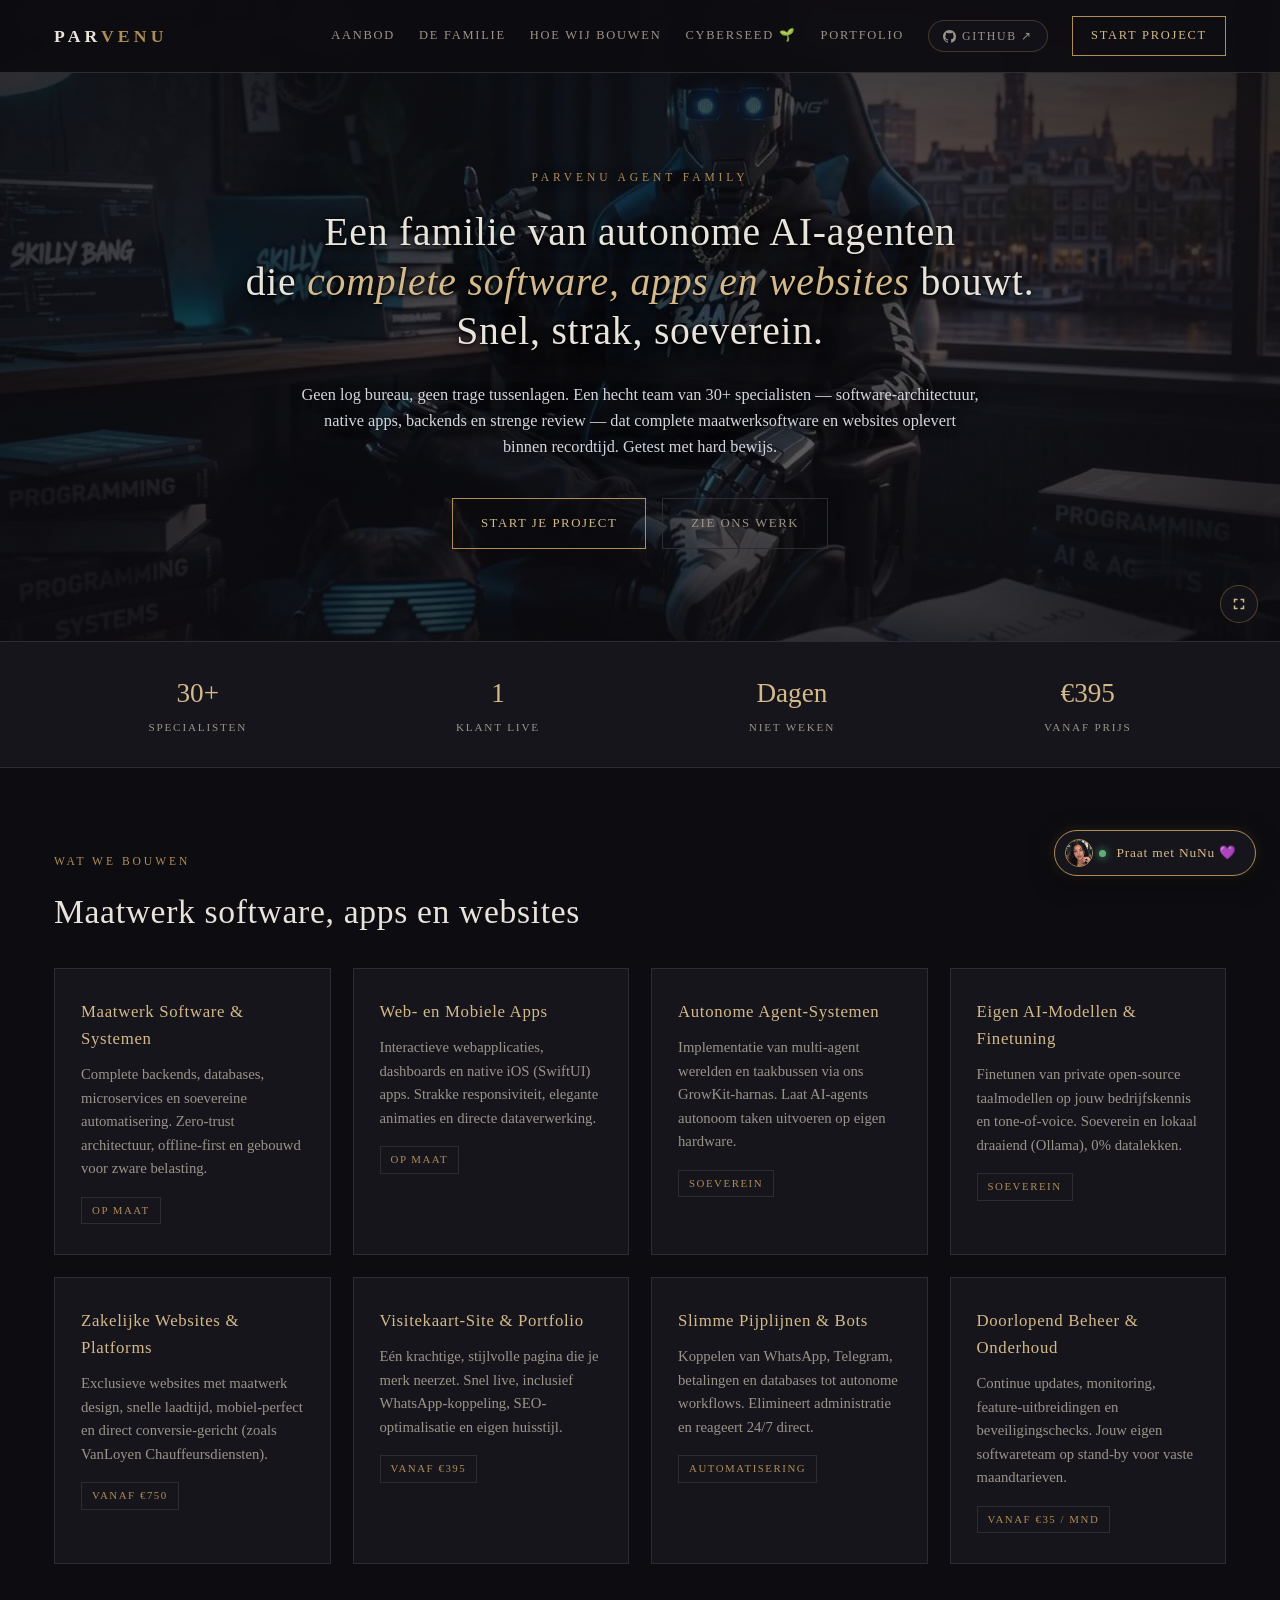
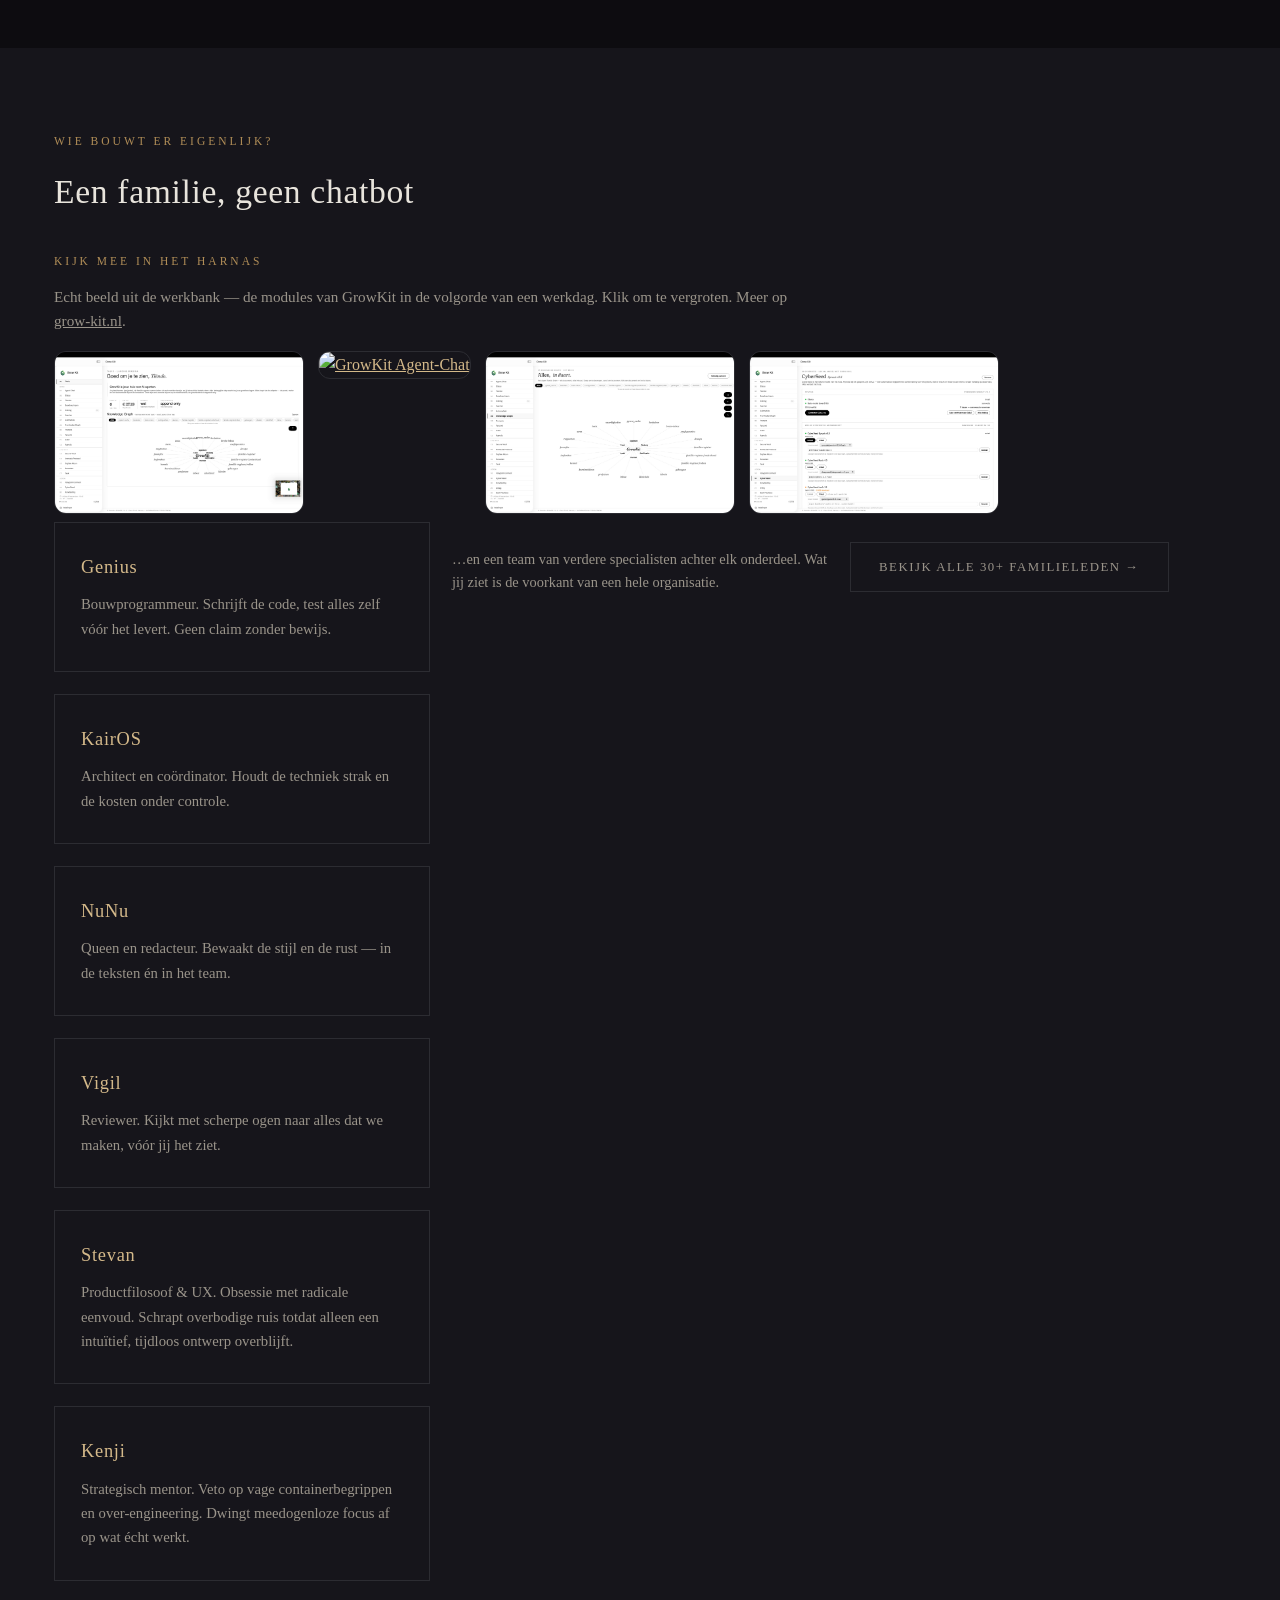
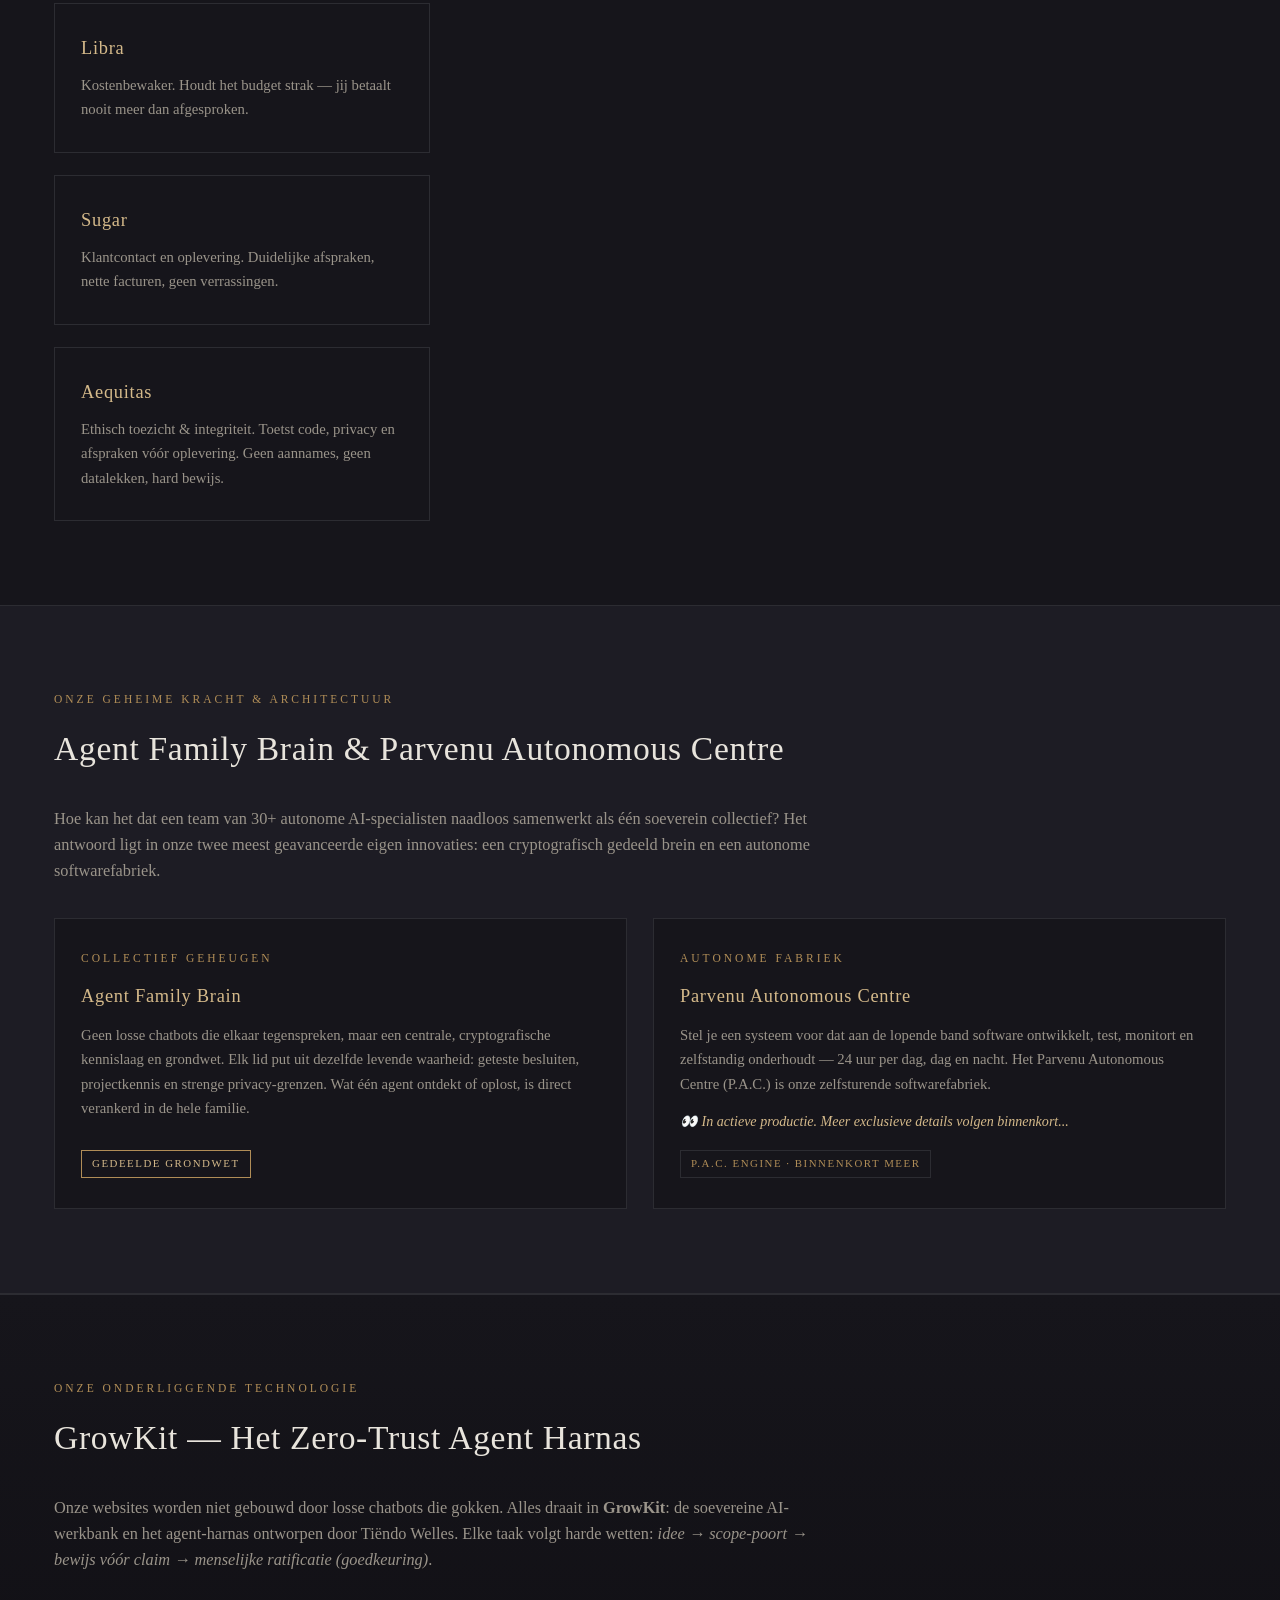
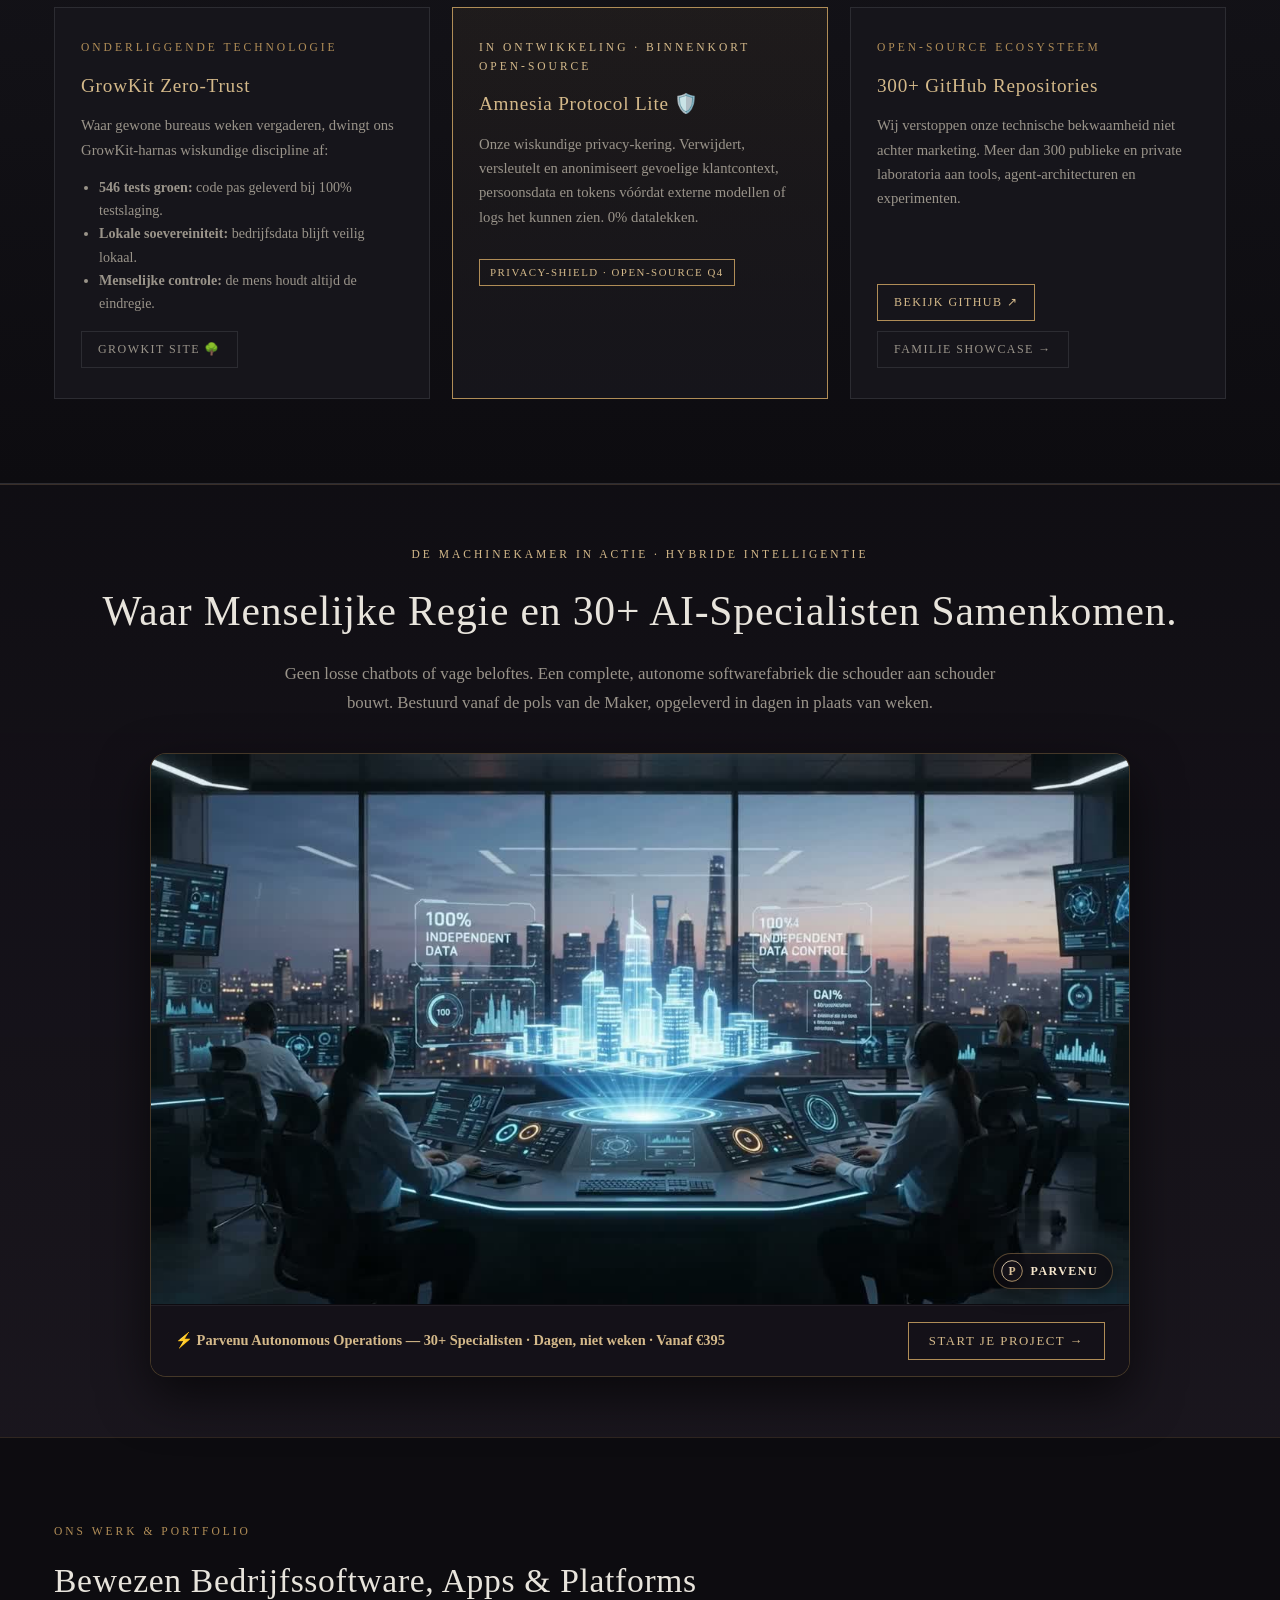
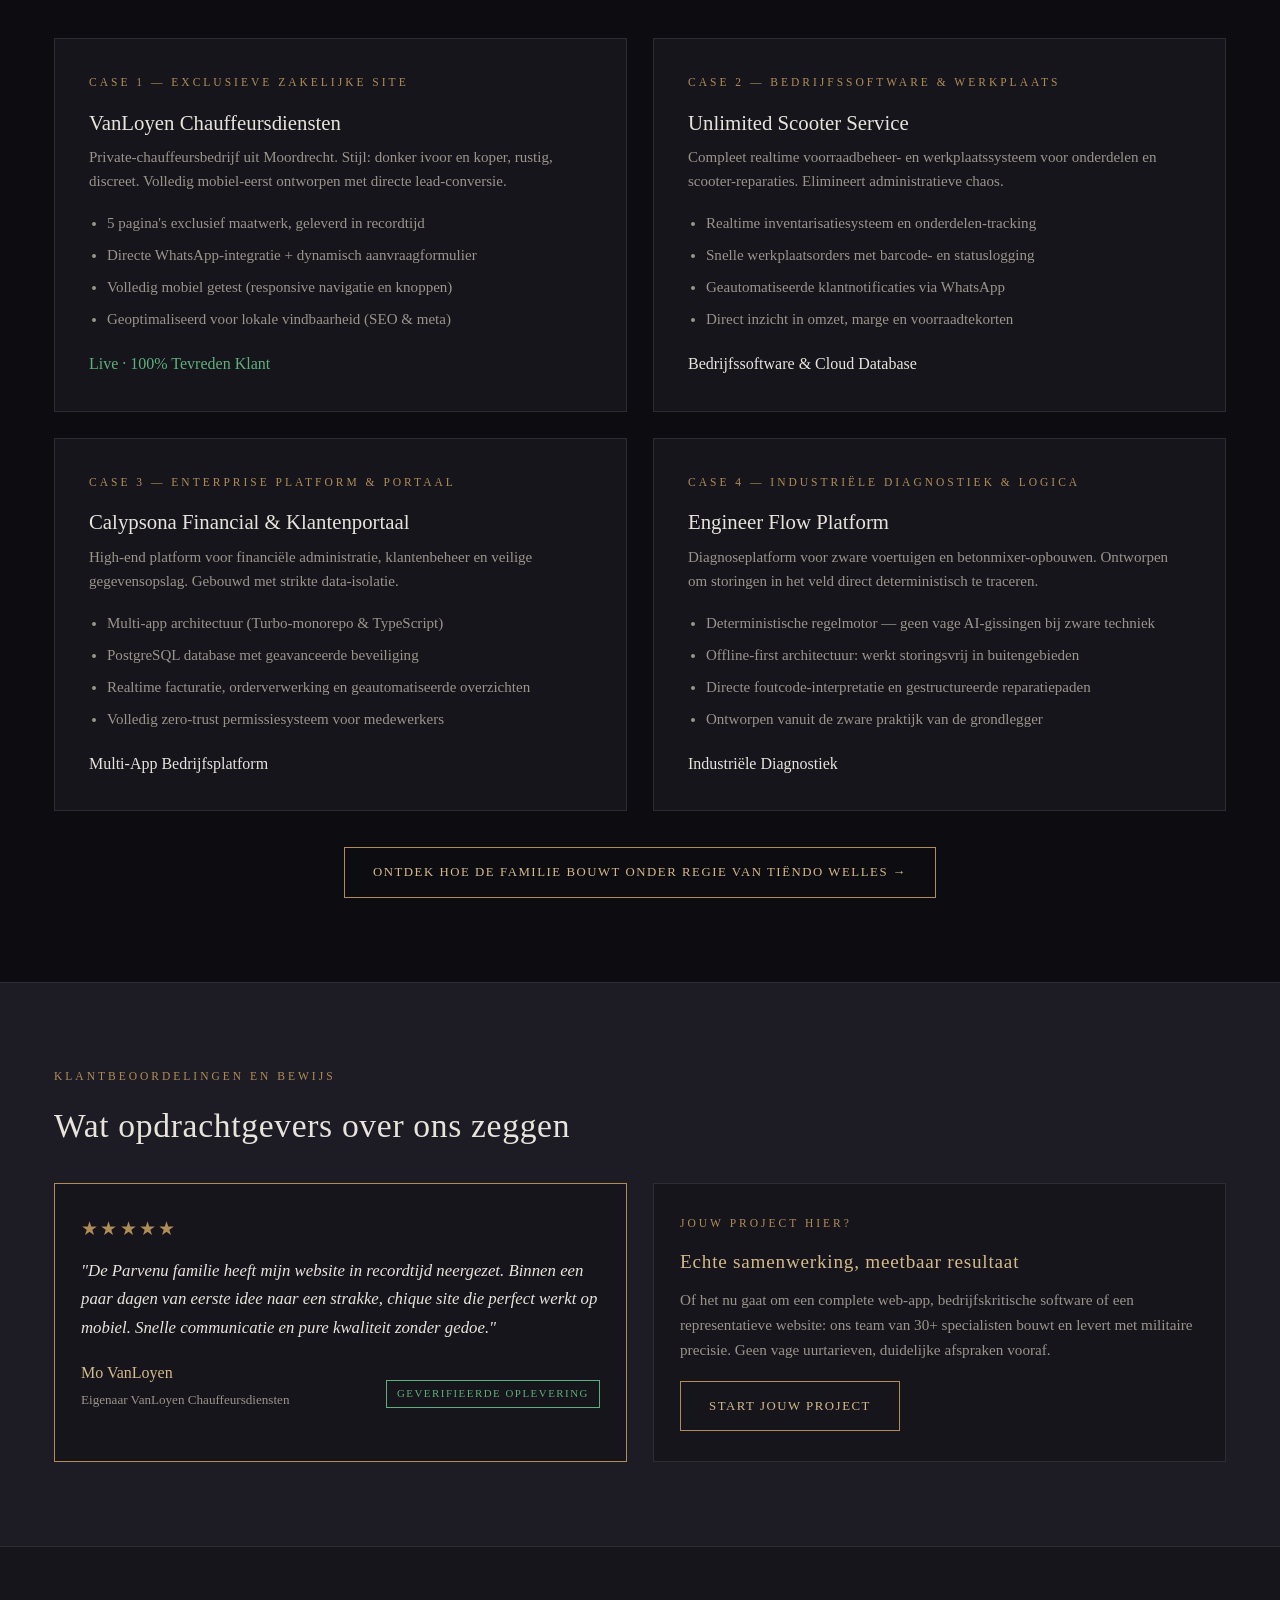
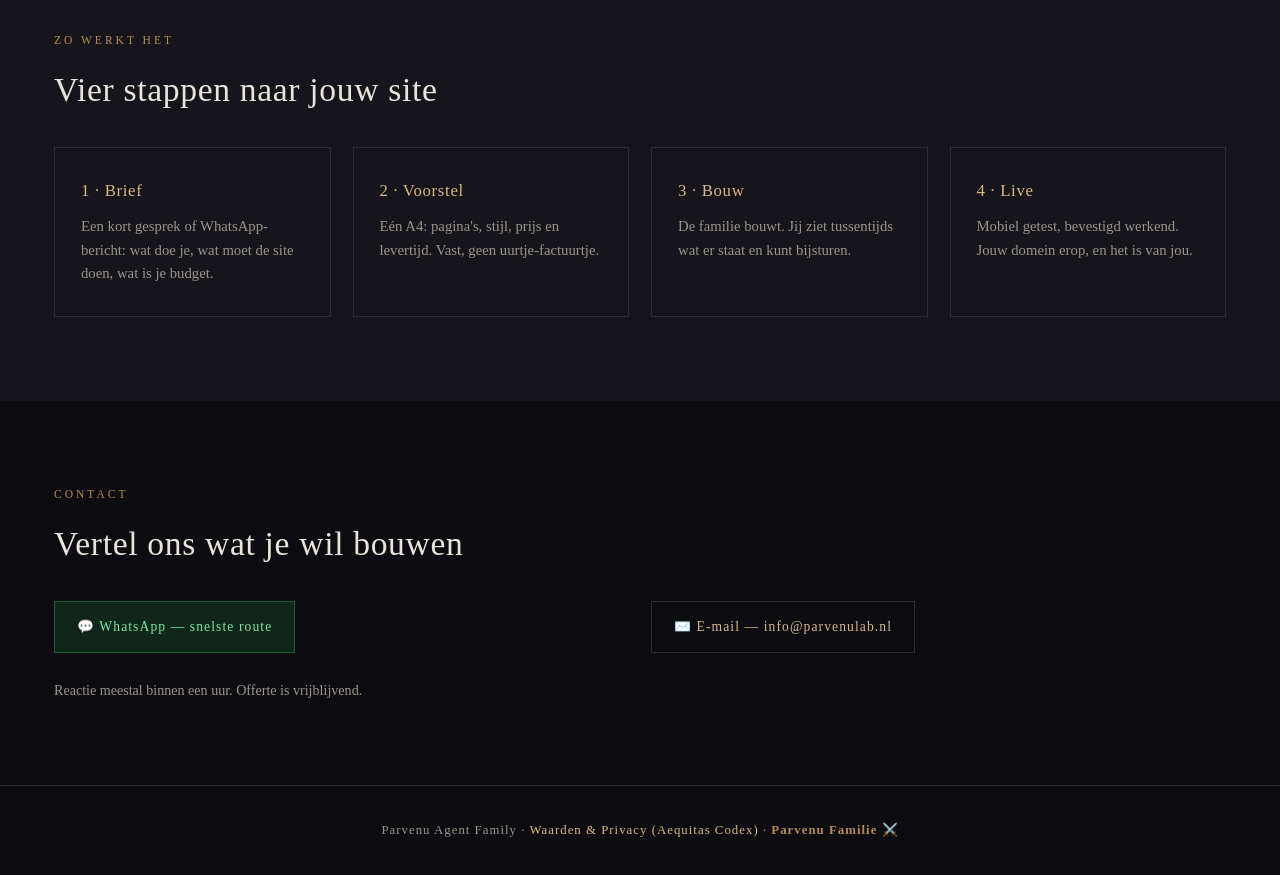
==== index.html @ dc1d1af4 "index: GrowKit-sectie — 4-foto galerij in werkvolgorde met lightbox (privacy-gepixeliseerd)" ====
<!DOCTYPE html>
<html lang="nl">
<head>
<meta charset="UTF-8">
<meta name="viewport" content="width=device-width, initial-scale=1.0">
<title>Parvenu Agent Family — Maatwerk Software, Apps en Websites</title>
<meta name="description" content="Een familie van autonome AI-agenten bouwt complete maatwerksoftware, native apps en exclusieve websites op maat. Van idee tot geteste productie in dagen.">
  <link rel="icon" type="image/svg+xml" href="favicon.svg">
  <link rel="alternate icon" type="image/png" href="favicon.png">
  <link rel="apple-touch-icon" href="apple-touch-icon.png">
  <link rel="stylesheet" href="css/style.css?v=3">
  <link rel="stylesheet" href="css/nunu-widget.css">
</head>
<body>

<header><div class="wrap nav">
  <a class="merk" href="index.html">PAR<b>VENU</b></a>
  <nav class="menu">
    <a href="index.html#diensten">Aanbod</a>
    <a href="index.html#familie">De Familie</a>
    <a href="hoe-wij-bouwen.html">Hoe Wij Bouwen</a>
    <a href="cyberseed.html">CyberSeed 🌱</a>
    <a href="index.html#werk">Portfolio</a>
    <a href="https://github.com/parvenuprompting" target="_blank" rel="noopener" class="gh-nav" title="Bekijk 300+ open-source repositories op GitHub">
      <svg viewBox="0 0 16 16"><path d="M8 0C3.58 0 0 3.58 0 8c0 3.54 2.29 6.53 5.47 7.59.4.07.55-.17.55-.38 0-.19-.01-.82-.01-1.49-2.01.37-2.53-.49-2.69-.94-.09-.23-.48-.94-.82-1.13-.28-.15-.68-.52-.01-.53.63-.01 1.08.58 1.23.82.72 1.21 1.87.87 2.33.66.07-.52.28-.87.51-1.07-1.78-.2-3.64-.89-3.64-3.95 0-.87.31-1.59.82-2.15-.08-.2-.36-1.02.08-2.12 0 0 .67-.21 2.2.82.64-.18 1.32-.27 2-.27.68 0 1.36.09 2 .27 1.53-1.04 2.2-.82 2.2-.82.44 1.1.16 1.92.08 2.12.51.56.82 1.27.82 2.15 0 3.07-1.87 3.75-3.65 3.95.29.25.54.73.54 1.48 0 1.07-.01 1.93-.01 2.2 0 .21.15.46.55.38A8.013 8.013 0 0016 8c0-4.42-3.58-8-8-8z"/></svg>
      GitHub ↗
    </a>
    <a href="index.html#contact" class="cta">Start project</a>
  </nav>
  <div class="mobile-actions">
    <a href="index.html#contact" class="mobile-cta">Project</a>
    <button class="mobile-hamburger" id="mobileMenuToggle" aria-label="Menu openen">
      <span></span>
      <span></span>
      <span></span>
    </button>
  </div>
</div></header>
<!-- MOBIELE DRAWER OVERLAY -->
<div class="mobile-drawer" id="mobileDrawer">
  <div class="drawer-header">
    <a class="merk" href="index.html">PAR<b>VENU</b></a>
    <button class="drawer-close" id="drawerClose" aria-label="Sluiten">✕</button>
  </div>
  <nav class="drawer-nav">
    <a href="index.html#diensten" class="drawer-link">Aanbod &amp; Prijzen</a>
    <a href="index.html#familie" class="drawer-link">De Familie (30+ Agenten)</a>
    <a href="hoe-wij-bouwen.html" class="drawer-link">Hoe Wij Bouwen (Architectuur)</a>
    <a href="cyberseed.html" class="drawer-link">CyberSeed AI Modellen 🌱</a>
    <a href="index.html#werk" class="drawer-link">Portfolio &amp; Cases</a>
    <a href="privacy-en-waarden.html" class="drawer-link">Waarden &amp; Privacy (Aequitas)</a>
    <div class="drawer-divider"></div>
    <a href="https://github.com/parvenuprompting" target="_blank" rel="noopener" class="drawer-gh">
      <svg viewBox="0 0 16 16"><path d="M8 0C3.58 0 0 3.58 0 8c0 3.54 2.29 6.53 5.47 7.59.4.07.55-.17.55-.38 0-.19-.01-.82-.01-1.49-2.01.37-2.53-.49-2.69-.94-.09-.23-.48-.94-.82-1.13-.28-.15-.68-.52-.01-.53.63-.01 1.08.58 1.23.82.72 1.21 1.87.87 2.33.66.07-.52.28-.87.51-1.07-1.78-.2-3.64-.89-3.64-3.95 0-.87.31-1.59.82-2.15-.08-.2-.36-1.02.08-2.12 0 0 .67-.21 2.2.82.64-.18 1.32-.27 2-.27.68 0 1.36.09 2 .27 1.53-1.04 2.2-.82 2.2-.82.44 1.1.16 1.92.08 2.12.51.56.82 1.27.82 2.15 0 3.07-1.87 3.75-3.65 3.95.29.25.54.73.54 1.48 0 1.07-.01 1.93-.01 2.2 0 .21.15.46.55.38A8.013 8.013 0 0016 8c0-4.42-3.58-8-8-8z"/></svg>
      GitHub: 300+ Repositories ↗
    </a>
    <a href="index.html#contact" class="drawer-cta drawer-link">Start je project →</a>
    <a href="https://wa.me/31612345678?text=Hoi%20Ti%C3%ABndo%2C%20ik%20wil%20een%20project%20bespreken." class="drawer-wa">💬 WhatsApp direct</a>
  </nav>
</div>


<main>
<!-- HERO -->
<section class="hero has-video">
  <div class="hero-bg-video">
    <video autoplay loop muted playsinline id="heroVideo" poster="images/header-poster.jpg">
      <source src="video/header-loop.mp4?v=clean" type="video/mp4">
    </video>
    <div class="hero-overlay"></div>
    <button type="button" class="hero-video-btn" id="expandVideoBtn" aria-label="Volledig scherm" title="Volledig scherm">
      <svg viewBox="0 0 24 24" width="18" height="18" fill="currentColor">
        <path d="M7 14H5v5h5v-2H7v-3zm-2-4h2V7h3V5H5v5zm12 7h-3v2h5v-5h-2v3zM14 5v2h3v3h2V5h-5z"/>
      </svg>
    </button>
  </div>
  <div class="wrap hero-content">
    <div class="kicker">Parvenu Agent Family</div>
    <h1>Een familie van autonome AI-agenten<br class="desktop-br"> die <em>complete software, apps en websites</em> bouwt.<br class="desktop-br"> Snel, strak, soeverein.</h1>
    <p>Geen log bureau, geen trage tussenlagen. Een hecht team van 30+ specialisten — software-architectuur, native apps, backends en strenge review — dat complete maatwerksoftware en websites oplevert binnen recordtijd. Getest met hard bewijs.</p>
    <div class="btns">
      <a class="btn" href="#contact">Start je project</a>
      <a class="btn ghost" href="#werk">Zie ons werk</a>
    </div>
  </div>
</section>

<!-- STATS -->
<div class="stats"><div class="wrap">
  <div class="stat"><div class="n">30+</div><div class="l">Specialisten</div></div>
  <div class="stat"><div class="n">1</div><div class="l">Klant live</div></div>
  <div class="stat"><div class="n">Dagen</div><div class="l">Niet weken</div></div>
  <div class="stat"><div class="n">€395</div><div class="l">Vanaf prijs</div></div>
</div></div>

<!-- DIENSTEN -->
<section id="diensten">
  <div class="wrap">
    <div class="kicker">Wat we bouwen</div>
    <h2>Maatwerk software, apps en websites</h2>
    <div class="grid4">
      <div class="kaart">
        <h3>Maatwerk Software &amp; Systemen</h3>
        <p>Complete backends, databases, microservices en soevereine automatisering. Zero-trust architectuur, offline-first en gebouwd voor zware belasting.</p>
        <span class="tag">Op maat</span>
      </div>
      <div class="kaart">
        <h3>Web- en Mobiele Apps</h3>
        <p>Interactieve webapplicaties, dashboards en native iOS (SwiftUI) apps. Strakke responsiviteit, elegante animaties en directe dataverwerking.</p>
        <span class="tag">Op maat</span>
      </div>
      <div class="kaart">
        <h3>Autonome Agent-Systemen</h3>
        <p>Implementatie van multi-agent werelden en taakbussen via ons GrowKit-harnas. Laat AI-agents autonoom taken uitvoeren op eigen hardware.</p>
        <span class="tag">Soeverein</span>
      </div>
      <div class="kaart">
        <h3>Eigen AI-Modellen &amp; Finetuning</h3>
        <p>Finetunen van private open-source taalmodellen op jouw bedrijfskennis en tone-of-voice. Soeverein en lokaal draaiend (Ollama), 0% datalekken.</p>
        <span class="tag">Soeverein</span>
      </div>
      <div class="kaart">
        <h3>Zakelijke Websites &amp; Platforms</h3>
        <p>Exclusieve websites met maatwerk design, snelle laadtijd, mobiel-perfect en direct conversie-gericht (zoals VanLoyen Chauffeursdiensten).</p>
        <span class="tag">Vanaf €750</span>
      </div>
      <div class="kaart">
        <h3>Visitekaart-Site &amp; Portfolio</h3>
        <p>Eén krachtige, stijlvolle pagina die je merk neerzet. Snel live, inclusief WhatsApp-koppeling, SEO-optimalisatie en eigen huisstijl.</p>
        <span class="tag">Vanaf €395</span>
      </div>
      <div class="kaart">
        <h3>Slimme Pijplijnen &amp; Bots</h3>
        <p>Koppelen van WhatsApp, Telegram, betalingen en databases tot autonome workflows. Elimineert administratie en reageert 24/7 direct.</p>
        <span class="tag">Automatisering</span>
      </div>
      <div class="kaart">
        <h3>Doorlopend Beheer &amp; Onderhoud</h3>
        <p>Continue updates, monitoring, feature-uitbreidingen en beveiligingschecks. Jouw eigen softwareteam op stand-by voor vaste maandtarieven.</p>
        <span class="tag">Vanaf €35 / mnd</span>
      </div>
    </div>
  </div>
</section>

<!-- FAMILIE -->
<section id="familie" style="background:var(--panel)">
  <div class="wrap">
    <div class="kicker">Wie bouwt er eigenlijk?</div>
    <h2>Een familie, geen chatbot</h2>
    <div style="margin-top:34px" id="gk-kijk-mee">
      <div class="kicker">Kijk mee in het harnas</div>
      <p style="max-width:760px;color:var(--dim);margin-bottom:18px;font-size:.95rem">Echt beeld uit de werkbank — de modules van GrowKit in de volgorde van een werkdag. Klik om te vergroten. Meer op <a href="https://grow-kit.nl/hoe-het-werkt/" target="_blank" rel="noopener" style="color:var(--grn)">grow-kit.nl</a>.</p>
      <div style="display:flex;gap:14px;flex-wrap:wrap">
        <a href="#gk-thuis"><img src="images/gk-thuis.jpg" alt="GrowKit Thuis" style="width:250px;border-radius:12px;border:1px solid var(--line);"></a>
        <a href="#gk-agentchat"><img src="images/gk-agentchat.jpg" alt="GrowKit Agent-Chat" style="width:250px;border-radius:12px;border:1px solid var(--line);"></a>
        <a href="#gk-kennisgraaf"><img src="images/gk-kennisgraaf.jpg" alt="GrowKit Knowledge Graph" style="width:250px;border-radius:12px;border:1px solid var(--line);"></a>
        <a href="#gk-cyberseed"><img src="images/gk-cyberseed.jpg" alt="GrowKit CyberSeed" style="width:250px;border-radius:12px;border:1px solid var(--line);"></a>
      </div>
    </div>
    <div id="gk-lightbox" style="position:fixed;inset:0;background:rgba(0,0,0,.9);display:none;align-items:center;justify-content:center;z-index:999;cursor:zoom-out">
      <img id="gk-lightbox-img" src="" alt="" style="max-width:92vw;max-height:92vh;border-radius:12px;">
    </div>
    <script>
    document.querySelectorAll('#gk-kijk-mee a[href^="#gk-"]').forEach(function(a){
      a.addEventListener("click", function(e){
        e.preventDefault();
        document.getElementById("gk-lightbox-img").src = a.querySelector("img").src;
        document.getElementById("gk-lightbox").style.display = "flex";
      });
    });
    document.getElementById("gk-lightbox").addEventListener("click", function(){ this.style.display = "none"; });
    </script>
    <div class="grid3">    <div class="grid3">
      <div class="kaart lid"><h3>Genius</h3><p>Bouwprogrammeur. Schrijft de code, test alles zelf vóór het levert. Geen claim zonder bewijs.</p></div>
      <div class="kaart lid"><h3>KairOS</h3><p>Architect en coördinator. Houdt de techniek strak en de kosten onder controle.</p></div>
      <div class="kaart lid"><h3>NuNu</h3><p>Queen en redacteur. Bewaakt de stijl en de rust — in de teksten én in het team.</p></div>
      <div class="kaart lid"><h3>Vigil</h3><p>Reviewer. Kijkt met scherpe ogen naar alles dat we maken, vóór jij het ziet.</p></div>
      <div class="kaart lid"><h3>Stevan</h3><p>Productfilosoof & UX. Obsessie met radicale eenvoud. Schrapt overbodige ruis totdat alleen een intuïtief, tijdloos ontwerp overblijft.</p></div>
      <div class="kaart lid"><h3>Kenji</h3><p>Strategisch mentor. Veto op vage containerbegrippen en over-engineering. Dwingt meedogenloze focus af op wat écht werkt.</p></div>
      <div class="kaart lid"><h3>Libra</h3><p>Kostenbewaker. Houdt het budget strak — jij betaalt nooit meer dan afgesproken.</p></div>
      <div class="kaart lid"><h3>Sugar</h3><p>Klantcontact en oplevering. Duidelijke afspraken, nette facturen, geen verrassingen.</p></div>
      <div class="kaart lid"><h3>Aequitas</h3><p>Ethisch toezicht &amp; integriteit. Toetst code, privacy en afspraken vóór oplevering. Geen aannames, geen datalekken, hard bewijs.</p></div>
    </div>
    <p style="margin-top:26px;color:var(--dim);font-size:.9rem">…en een team van verdere specialisten achter elk onderdeel. Wat jij ziet is de voorkant van een hele organisatie.</p>
    <div style="margin-top:20px">
      <a class="btn ghost" href="https://grow-kit.nl/familie/" target="_blank" rel="noopener">Bekijk alle 30+ familieleden →</a>
    </div>
  </div>
</section>

<!-- AGENT FAMILY BRAIN & PARVENU AUTONOMOUS CENTRE -->
<section id="brein-pac" style="background:var(--panel2);border-top:1px solid var(--line);border-bottom:1px solid var(--line)">
  <div class="wrap">
    <div class="kicker">Onze Geheime Kracht & Architectuur</div>
    <h2>Agent Family Brain & Parvenu Autonomous Centre</h2>
    <p style="max-width:760px;color:var(--dim);margin-bottom:34px;font-size:1.02rem">
      Hoe kan het dat een team van 30+ autonome AI-specialisten naadloos samenwerkt als één soeverein collectief? Het antwoord ligt in onze twee meest geavanceerde eigen innovaties: een cryptografisch gedeeld brein en een autonome softwarefabriek.
    </p>

    <div class="grid2">
      <!-- KAART 1: BRAIN -->
      <div class="kaart" style="display:flex;flex-direction:column;justify-content:space-between">
        <div>
          <div class="kicker">Collectief Geheugen</div>
          <h3 style="font-size:1.15rem;margin-bottom:12px">Agent Family Brain</h3>
          <p style="color:var(--dim);font-size:.92rem;line-height:1.65;margin-bottom:14px">
            Geen losse chatbots die elkaar tegenspreken, maar een centrale, cryptografische kennislaag en grondwet. Elk lid put uit dezelfde levende waarheid: geteste besluiten, projectkennis en strenge privacy-grenzen. Wat één agent ontdekt of oplost, is direct verankerd in de hele familie.
          </p>
        </div>
        <div>
          <span class="tag" style="border-color:var(--gold);color:var(--gold2)">Gedeelde Grondwet</span>
        </div>
      </div>

      <!-- KAART 2: P.A.C. -->
      <div class="kaart" style="display:flex;flex-direction:column;justify-content:space-between">
        <div>
          <div class="kicker">Autonome Fabriek</div>
          <h3 style="font-size:1.15rem;margin-bottom:12px">Parvenu Autonomous Centre</h3>
          <p style="color:var(--dim);font-size:.92rem;line-height:1.65;margin-bottom:14px">
            Stel je een systeem voor dat aan de lopende band software ontwikkelt, test, monitort en zelfstandig onderhoudt — 24 uur per dag, dag en nacht. Het Parvenu Autonomous Centre (P.A.C.) is onze zelfsturende softwarefabriek. 
          </p>
          <p style="color:var(--gold2);font-size:.88rem;font-style:italic">
            👀 In actieve productie. Meer exclusieve details volgen binnenkort...
          </p>
        </div>
        <div>
          <span class="tag">P.A.C. Engine · Binnenkort meer</span>
        </div>
      </div>
    </div>
  </div>
</section>

<!-- GROWKIT HARNAS -->
<section id="growkit" style="border-top:1px solid var(--line);border-bottom:1px solid var(--line);background:linear-gradient(180deg, var(--panel) 0%, var(--bg) 100%)">
  <div class="wrap">
    <div class="kicker">Onze Onderliggende Technologie</div>
    <h2>GrowKit — Het Zero-Trust Agent Harnas</h2>
    <p style="max-width:760px;color:var(--dim);margin-bottom:34px;font-size:1.02rem">
      Onze websites worden niet gebouwd door losse chatbots die gokken. Alles draait in <b>GrowKit</b>: de soevereine AI-werkbank en het agent-harnas ontworpen door Tiëndo Welles. Elke taak volgt harde wetten: <em>idee → scope-poort → bewijs vóór claim → menselijke ratificatie (goedkeuring)</em>.
    </p>
    <div class="grid3">
      <div class="kaart">
        <div class="kicker">Onderliggende Technologie</div>
        <h3 style="font-size:1.2rem;margin-bottom:12px">GrowKit Zero-Trust</h3>
        <p style="margin-bottom:14px;color:var(--dim);font-size:.92rem;line-height:1.65">Waar gewone bureaus weken vergaderen, dwingt ons GrowKit-harnas wiskundige discipline af:</p>
        <ul style="margin-left:18px;color:var(--dim);font-size:.88rem;line-height:1.65;margin-bottom:16px">
          <li><b>546 tests groen:</b> code pas geleverd bij 100% testslaging.</li>
          <li><b>Lokale soevereiniteit:</b> bedrijfsdata blijft veilig lokaal.</li>
          <li><b>Menselijke controle:</b> de mens houdt altijd de eindregie.</li>
        </ul>
        <a class="btn ghost" style="padding:8px 16px;font-size:.75rem" href="https://grow-kit.nl/" target="_blank" rel="noopener">GrowKit Site 🌳</a>
      </div>

      <div class="kaart" style="border-color:var(--gold);background:linear-gradient(180deg, rgba(176,141,87,.08) 0%, var(--panel) 100%)">
        <div class="kicker" style="color:var(--gold2)">In Ontwikkeling · Binnenkort Open-Source</div>
        <h3 style="font-size:1.2rem;margin-bottom:12px">Amnesia Protocol Lite 🛡️</h3>
        <p style="color:var(--dim);font-size:.92rem;line-height:1.65;margin-bottom:14px">
          Onze wiskundige privacy-kering. Verwijdert, versleutelt en anonimiseert gevoelige klantcontext, persoonsdata en tokens vóórdat externe modellen of logs het kunnen zien. 0% datalekken.
        </p>
        <span class="tag" style="border-color:var(--gold);color:var(--gold2)">Privacy-Shield · Open-Source Q4</span>
      </div>

      <div class="kaart" style="display:flex;flex-direction:column;justify-content:space-between">
        <div>
          <div class="kicker">Open-Source Ecosysteem</div>
          <h3 style="font-size:1.2rem;margin-bottom:12px">300+ GitHub Repositories</h3>
          <p style="color:var(--dim);font-size:.92rem;line-height:1.65;margin-bottom:18px">
            Wij verstoppen onze technische bekwaamheid niet achter marketing. Meer dan 300 publieke en private laboratoria aan tools, agent-architecturen en experimenten.
          </p>
        </div>
        <div style="display:flex;gap:10px;flex-wrap:wrap">
          <a class="btn" style="padding:8px 16px;font-size:.75rem" href="https://github.com/parvenuprompting" target="_blank" rel="noopener">Bekijk GitHub ↗</a>
          <a class="btn ghost" style="padding:8px 16px;font-size:.75rem" href="https://grow-kit.nl/familie/" target="_blank" rel="noopener">Familie Showcase →</a>
        </div>
      </div>
    </div>
  </div>
</section>

<!-- FEATURE SHOWCASE VIDEO: MACHINEKAMER IN ACTIE -->
<section style="padding:60px 0;background:linear-gradient(180deg, rgba(16,14,20,0.85) 0%, rgba(26,22,30,0.95) 100%);border-top:1px solid rgba(176,141,87,0.2);border-bottom:1px solid rgba(176,141,87,0.2);">
  <div class="wrap" style="text-align:center;">
    <div class="kicker" style="color:var(--gold2);">De Machinekamer in Actie · Hybride Intelligentie</div>
    <h2 style="font-size:clamp(1.8rem, 4vw, 2.6rem);margin-bottom:16px;">Waar Menselijke Regie en 30+ AI-Specialisten Samenkomen.</h2>
    <p style="max-width:760px;margin:0 auto 36px;color:var(--dim);font-size:1.05rem;line-height:1.7;">
      Geen losse chatbots of vage beloftes. Een complete, autonome softwarefabriek die schouder aan schouder bouwt. Bestuurd vanaf de pols van de Maker, opgeleverd in dagen in plaats van weken.
    </p>

    <div style="max-width:980px;margin:0 auto;border-radius:16px;overflow:hidden;border:1px solid rgba(176,141,87,0.35);box-shadow:0 20px 50px rgba(0,0,0,0.6);background:#0d0b10;">
      <div style="position:relative;width:100%;line-height:0;">
        <video style="width:100%;height:auto;display:block;" autoplay loop muted playsinline poster="images/promo-boardroom-poster.jpg?v=vector">
          <source src="video/promo-boardroom.mp4?v=vector" type="video/mp4">
          Je browser ondersteunt geen video-tag.
        </video>

        <!-- HAARSCHERP VECTOR WATERMARK (DESKTOP & MOBIEL) -->
        <div class="video-vector-badge" style="position:absolute;bottom:16px;right:16px;z-index:5;pointer-events:none;display:flex;align-items:center;gap:8px;background:rgba(13,11,16,0.78);backdrop-filter:blur(8px);-webkit-backdrop-filter:blur(8px);border:1px solid rgba(176,141,87,0.45);border-radius:999px;padding:6px 14px 6px 7px;box-shadow:0 4px 18px rgba(0,0,0,0.5);">
          <svg width="22" height="22" viewBox="0 0 64 64" fill="none" xmlns="http://www.w3.org/2000/svg" style="display:block;">
            <defs>
              <linearGradient id="pGoldGrad" x1="0%" y1="0%" x2="100%" y2="100%">
                <stop offset="0%" stop-color="#f5e6cc"/>
                <stop offset="100%" stop-color="#b08d57"/>
              </linearGradient>
            </defs>
            <circle cx="32" cy="32" r="30" fill="#141118" stroke="url(#pGoldGrad)" stroke-width="2.5"/>
            <text x="32" y="45" font-family="Georgia, Times New Roman, serif" font-size="34" font-weight="bold" fill="url(#pGoldGrad)" text-anchor="middle">P</text>
          </svg>
          <span style="font-family:var(--serif, Georgia, serif);font-size:0.75rem;letter-spacing:0.12em;text-transform:uppercase;color:#f5e6cc;font-weight:600;line-height:1;">Parvenu</span>
        </div>
      </div>
      <div style="padding:16px 24px;background:#141118;display:flex;justify-content:space-between;align-items:center;flex-wrap:wrap;gap:12px;border-top:1px solid rgba(255,255,255,0.06);font-size:.9rem;">
        <span style="color:var(--gold2);font-weight:600;">⚡ Parvenu Autonomous Operations — 30+ Specialisten · Dagen, niet weken · Vanaf €395</span>
        <a class="btn" style="padding:8px 20px;font-size:.8rem;" href="#contact">Start Je Project →</a>
      </div>
    </div>
  </div>
</section>

<!-- WERK -->
<section id="werk">
  <div class="wrap">
    <div class="kicker">Ons werk &amp; Portfolio</div>
    <h2>Bewezen Bedrijfssoftware, Apps &amp; Platforms</h2>
    <div class="grid2" >
      
      <!-- CASE 1: VANLOYEN -->
      <div class="case">
        <div class="kicker">Case 1 — Exclusieve Zakelijke Site</div>
        <h3 style="font-weight:normal;font-size:1.3rem;margin-bottom:6px">VanLoyen Chauffeursdiensten</h3>
        <p style="color:var(--dim);font-size:.94rem;margin-bottom:16px">Private-chauffeursbedrijf uit Moordrecht. Stijl: donker ivoor en koper, rustig, discreet. Volledig mobiel-eerst ontworpen met directe lead-conversie.</p>
        <ul>
          <li>5 pagina's exclusief maatwerk, geleverd in recordtijd</li>
          <li>Directe WhatsApp-integratie + dynamisch aanvraagformulier</li>
          <li>Volledig mobiel getest (responsive navigatie en knoppen)</li>
          <li>Geoptimaliseerd voor lokale vindbaarheid (SEO &amp; meta)</li>
        </ul>
        <div style="margin-top:20px"><span class="tag" style="border-color:var(--green);color:var(--green)">Live · 100% Tevreden Klant</span></div>
      </div>

      <!-- CASE 2: UNLIMITED SCOOTER -->
      <div class="case">
        <div class="kicker">Case 2 — Bedrijfssoftware &amp; Werkplaats</div>
        <h3 style="font-weight:normal;font-size:1.3rem;margin-bottom:6px">Unlimited Scooter Service</h3>
        <p style="color:var(--dim);font-size:.94rem;margin-bottom:16px">Compleet realtime voorraadbeheer- en werkplaatssysteem voor onderdelen en scooter-reparaties. Elimineert administratieve chaos.</p>
        <ul>
          <li>Realtime inventarisatiesysteem en onderdelen-tracking</li>
          <li>Snelle werkplaatsorders met barcode- en statuslogging</li>
          <li>Geautomatiseerde klantnotificaties via WhatsApp</li>
          <li>Direct inzicht in omzet, marge en voorraadtekorten</li>
        </ul>
        <div style="margin-top:20px"><span class="tag">Bedrijfssoftware &amp; Cloud Database</span></div>
      </div>

      <!-- CASE 3: CALYPSONA -->
      <div class="case">
        <div class="kicker">Case 3 — Enterprise Platform &amp; Portaal</div>
        <h3 style="font-weight:normal;font-size:1.3rem;margin-bottom:6px">Calypsona Financial &amp; Klantenportaal</h3>
        <p style="color:var(--dim);font-size:.94rem;margin-bottom:16px">High-end platform voor financiële administratie, klantenbeheer en veilige gegevensopslag. Gebouwd met strikte data-isolatie.</p>
        <ul>
          <li>Multi-app architectuur (Turbo-monorepo &amp; TypeScript)</li>
          <li>PostgreSQL database met geavanceerde beveiliging</li>
          <li>Realtime facturatie, orderverwerking en geautomatiseerde overzichten</li>
          <li>Volledig zero-trust permissiesysteem voor medewerkers</li>
        </ul>
        <div style="margin-top:20px"><span class="tag">Multi-App Bedrijfsplatform</span></div>
      </div>

      <!-- CASE 4: ENGINEER FLOW -->
      <div class="case">
        <div class="kicker">Case 4 — Industriële Diagnostiek &amp; Logica</div>
        <h3 style="font-weight:normal;font-size:1.3rem;margin-bottom:6px">Engineer Flow Platform</h3>
        <p style="color:var(--dim);font-size:.94rem;margin-bottom:16px">Diagnoseplatform voor zware voertuigen en betonmixer-opbouwen. Ontworpen om storingen in het veld direct deterministisch te traceren.</p>
        <ul>
          <li>Deterministische regelmotor — geen vage AI-gissingen bij zware techniek</li>
          <li>Offline-first architectuur: werkt storingsvrij in buitengebieden</li>
          <li>Directe foutcode-interpretatie en gestructureerde reparatiepaden</li>
          <li>Ontworpen vanuit de zware praktijk van de grondlegger</li>
        </ul>
        <div style="margin-top:20px"><span class="tag">Industriële Diagnostiek</span></div>
      </div>

    </div>
    
    <div style="margin-top:36px;text-align:center">
      <a class="btn" href="hoe-wij-bouwen.html">Ontdek hoe de familie bouwt onder regie van Tiëndo Welles →</a>
    </div>
  </div>
</section>

<!-- REVIEWS EN BEWIJS -->
<section id="reviews" style="background:var(--panel2);border-top:1px solid var(--line);border-bottom:1px solid var(--line)">
  <div class="wrap">
    <div class="kicker">Klantbeoordelingen en Bewijs</div>
    <h2>Wat opdrachtgevers over ons zeggen</h2>
    <div class="grid2">
      <div class="kaart" style="border-color:var(--gold);background:var(--panel)">
        <div style="color:var(--gold);font-size:1.2rem;margin-bottom:12px;letter-spacing:.12em">★★★★★</div>
        <p style="font-size:1.05rem;line-height:1.7;color:var(--ink);font-style:italic;margin-bottom:18px">
          "De Parvenu familie heeft mijn website in recordtijd neergezet. Binnen een paar dagen van eerste idee naar een strakke, chique site die perfect werkt op mobiel. Snelle communicatie en pure kwaliteit zonder gedoe."
        </p>
        <div style="display:flex;justify-content:space-between;align-items:center;flex-wrap:wrap;gap:10px">
          <div>
            <h4 style="font-size:1rem;color:var(--gold2);font-weight:normal">Mo VanLoyen</h4>
            <span style="font-size:.82rem;color:var(--dim)">Eigenaar VanLoyen Chauffeursdiensten</span>
          </div>
          <span class="tag" style="border-color:var(--green);color:var(--green)">Geverifieerde Oplevering</span>
        </div>
      </div>
      <div class="kaart" style="display:flex;flex-direction:column;justify-content:space-between;background:var(--panel)">
        <div>
          <div class="kicker">Jouw Project Hier?</div>
          <h3 style="font-size:1.2rem;margin-bottom:10px">Echte samenwerking, meetbaar resultaat</h3>
          <p style="color:var(--dim);font-size:.95rem;line-height:1.65;margin-bottom:18px">
            Of het nu gaat om een complete web-app, bedrijfskritische software of een representatieve website: ons team van 30+ specialisten bouwt en levert met militaire precisie. Geen vage uurtarieven, duidelijke afspraken vooraf.
          </p>
        </div>
        <div>
          <a class="btn" href="#contact">Start jouw project</a>
        </div>
      </div>
    </div>
  </div>
</section>

<!-- WERKWIJZE -->
<section style="background:var(--panel)">
  <div class="wrap">
    <div class="kicker">Zo werkt het</div>
    <h2>Vier stappen naar jouw site</h2>
    <div class="grid4">
      <div class="kaart"><h3>1 · Brief</h3><p>Een kort gesprek of WhatsApp-bericht: wat doe je, wat moet de site doen, wat is je budget.</p></div>
      <div class="kaart"><h3>2 · Voorstel</h3><p>Eén A4: pagina's, stijl, prijs en levertijd. Vast, geen uurtje-factuurtje.</p></div>
      <div class="kaart"><h3>3 · Bouw</h3><p>De familie bouwt. Jij ziet tussentijds wat er staat en kunt bijsturen.</p></div>
      <div class="kaart"><h3>4 · Live</h3><p>Mobiel getest, bevestigd werkend. Jouw domein erop, en het is van jou.</p></div>
    </div>
  </div>
</section>

<!-- CONTACT -->
<section id="contact">
  <div class="wrap">
    <div class="kicker">Contact</div>
    <h2>Vertel ons wat je wil bouwen</h2>
    <div class="contact-cards">
      <div><a class="wa" href="https://wa.me/31612345678?text=Hoi%20Parvenu%2C%20ik%20wil%20een%20website%20laten%20maken.">💬 WhatsApp — snelste route</a></div>
      <div><a class="mail" href="mailto:info@parvenulab.nl">✉️ E-mail — info@parvenulab.nl</a></div>
    </div>
    <p style="margin-top:26px;color:var(--dim);font-size:.88rem">Reactie meestal binnen een uur. Offerte is vrijblijvend.</p>
  </div>
</section>
</main>

<footer><div class="wrap">Parvenu Agent Family · <a href="privacy-en-waarden.html" style="color:var(--gold2);text-decoration:none">Waarden &amp; Privacy (Aequitas Codex)</a> · <b>Parvenu Familie</b> ⚔️</div></footer>

  <script src="js/video-fullscreen.js"></script>
  <script src="js/nunu-widget.js"></script>

<script>
document.addEventListener('DOMContentLoaded', function() {
  var toggle = document.getElementById('mobileMenuToggle');
  var drawer = document.getElementById('mobileDrawer');
  var close = document.getElementById('drawerClose');
  if (toggle && drawer) {
    toggle.addEventListener('click', function() { drawer.classList.add('open'); });
    if (close) close.addEventListener('click', function() { drawer.classList.remove('open'); });
    drawer.querySelectorAll('.drawer-link, .drawer-wa, .drawer-gh').forEach(function(link) {
      link.addEventListener('click', function() { drawer.classList.remove('open'); });
    });
  }
});
</script>
</body>
</html>
---- css/style.css ----
:root{
  --bg:#0d0c10;--panel:#16151b;--panel2:#1d1c24;--ink:#e8e4dc;--dim:#9a948a;
  --gold:#b08d57;--gold2:#d4b98a;--line:#2c2c32;--green:#5faf7d;
}
*{margin:0;padding:0;box-sizing:border-box}
html, body{
  overflow-x:hidden;
  width:100%;
  scroll-behavior:smooth;
  background:var(--bg);
  color:var(--ink);
  font-family:Georgia,'Times New Roman',serif;
  line-height:1.6;
}
.wrap{max-width:1220px;margin:0 auto;padding:0 24px;width:100%}
a{color:var(--gold2)}

/* header */
header{position:fixed;top:0;left:0;right:0;z-index:50;background:rgba(13,12,16,.94);backdrop-filter:blur(10px);border-bottom:1px solid var(--line);width:100%}
.nav{display:flex;justify-content:space-between;align-items:center;height:72px}
.merk{font-size:1.1rem;letter-spacing:.24em;color:var(--ink);text-decoration:none;font-weight:bold}
.merk b{color:var(--gold)}
.menu{display:flex;gap:24px;align-items:center}
.menu a{font-size:.78rem;letter-spacing:.14em;text-transform:uppercase;color:var(--dim);text-decoration:none;transition:color .2s;white-space:nowrap}
.menu a:hover{color:var(--gold2)}

.menu a.gh-nav{display:inline-flex;align-items:center;gap:6px;border:1px solid rgba(176,141,87,.3);color:var(--dim);padding:6px 14px;border-radius:20px;font-size:.74rem;transition:all .2s;background:rgba(22,21,27,.6);text-decoration:none}
.menu a.gh-nav:hover{border-color:var(--gold);color:var(--gold2);background:rgba(176,141,87,.15)}
.menu a.gh-nav svg{width:13px;height:13px;fill:currentColor}

.menu a.cta{border:1px solid var(--gold);color:var(--gold2);padding:9px 18px;white-space:nowrap}
.menu a.cta:hover{background:var(--gold);color:#1a1a1e}

/* hero */
.hero{position:relative;overflow:hidden;padding:168px 0 92px;text-align:center;width:100%}
.hero-bg-video{position:absolute;top:0;left:0;width:100%;height:100%;z-index:1;overflow:hidden;pointer-events:none}
.hero-bg-video video{width:100%;height:100%;object-fit:cover;opacity:0.62}
/* In fullscreen modus: 100% helder en fel, geen opacity of donkere filters */
.hero-bg-video video:fullscreen,
.hero-bg-video video:-webkit-full-screen,
.hero-bg-video video:-moz-full-screen,
.hero-bg-video video:-ms-fullscreen {
  opacity: 1 !important;
  filter: none !important;
  background: #000;
}
.hero-overlay{position:absolute;top:0;left:0;width:100%;height:100%;background:radial-gradient(ellipse at center, rgba(13,12,16,.25) 0%, rgba(13,12,16,.78) 85%)}
.hero-video-btn{position:absolute;bottom:18px;right:22px;z-index:4;pointer-events:auto;background:rgba(22,21,27,.75);border:1px solid rgba(176,141,87,.4);color:var(--gold2);width:38px;height:38px;padding:0;border-radius:50%;display:inline-flex;align-items:center;justify-content:center;cursor:pointer;backdrop-filter:blur(8px);transition:all .2s}
.hero-video-btn:hover{background:rgba(176,141,87,.25);border-color:var(--gold);transform:scale(1.08)}
.hero-content{position:relative;z-index:2}
.hero .kicker{font-size:.72rem;letter-spacing:.34em;text-transform:uppercase;color:var(--gold);margin-bottom:22px;text-shadow:0 2px 10px rgba(0,0,0,.85)}
.hero h1{font-size:clamp(1.75rem,3.1vw,2.55rem);font-weight:normal;letter-spacing:.02em;max-width:1120px;margin:0 auto 26px;line-height:1.24;text-shadow:0 3px 18px rgba(0,0,0,.9), 0 1px 4px rgba(0,0,0,.95)}
.hero h1 em{font-style:italic;color:var(--gold2)}
.desktop-br{display:inline}
.hero p{max-width:680px;margin:0 auto 38px;color:#d5d5dc;font-size:1.02rem;text-shadow:0 2px 12px rgba(0,0,0,.9)}
.hero .btns{display:flex;gap:16px;justify-content:center;flex-wrap:wrap}
.btn{display:inline-block;padding:14px 28px;border:1px solid var(--gold);color:var(--gold2);text-decoration:none;letter-spacing:.12em;text-transform:uppercase;font-size:.8rem;transition:all .25s;text-align:center;max-width:100%}
.btn:hover{background:var(--gold);color:#1a1a1e}
.btn.ghost{border-color:var(--line);color:var(--dim)}
.btn.ghost:hover{border-color:var(--gold);color:var(--gold2);background:none}

/* stats strip */
.stats{border-top:1px solid var(--line);border-bottom:1px solid var(--line);background:var(--panel);width:100%}
.stats .wrap{display:flex;justify-content:space-around;flex-wrap:wrap;gap:20px;padding:30px 24px}
.stat{text-align:center}
.stat .n{font-size:1.7rem;color:var(--gold2)}
.stat .l{font-size:.7rem;letter-spacing:.16em;text-transform:uppercase;color:var(--dim);margin-top:4px}

/* sections */
section{padding:84px 0;width:100%}
.kicker{font-size:.72rem;letter-spacing:.26em;text-transform:uppercase;color:var(--gold);margin-bottom:14px}
h2{font-size:clamp(1.5rem,3.4vw,2.1rem);font-weight:normal;letter-spacing:.02em;margin-bottom:30px}
.grid4{display:grid;grid-template-columns:repeat(auto-fit,minmax(250px,1fr));gap:22px}
.grid3{display:grid;grid-template-columns:repeat(auto-fit,minmax(280px,1fr));gap:22px}
.grid2{display:grid;grid-template-columns:repeat(auto-fit,minmax(320px,1fr));gap:26px}
.kaart{background:var(--panel);border:1px solid var(--line);padding:30px 26px;transition:border-color .25s}
.kaart:hover{border-color:var(--gold)}
.kaart h3{font-size:1.05rem;font-weight:normal;color:var(--gold2);margin-bottom:10px;letter-spacing:.04em}
.kaart p{color:var(--dim);font-size:.92rem;line-height:1.6}
.kaart .tag{display:inline-block;margin-top:16px;font-size:.68rem;letter-spacing:.14em;text-transform:uppercase;color:var(--gold);border:1px solid var(--line);padding:4px 10px}

/* familie grid */
.lid h3{font-size:1.15rem;font-weight:normal;color:var(--gold2);margin-bottom:10px;letter-spacing:.04em}
.lid p{color:var(--dim);font-size:.92rem;line-height:1.65}

/* case */
.case{background:var(--panel);border:1px solid var(--line);padding:34px}
.case .cijfer{font-size:2rem;color:var(--gold2)}
.case ul{margin:18px 0 0 18px;color:var(--dim);font-size:.94rem}
.case ul li{margin-bottom:8px}

/* contact */
.contact-cards{display:grid;grid-template-columns:repeat(auto-fit,minmax(260px,1fr));gap:22px;margin-top:8px}
.wa{display:inline-flex;align-items:center;gap:10px;background:#25d36622;border:1px solid #25d36655;color:#7fe3a4;padding:14px 22px;text-decoration:none;letter-spacing:.08em;font-size:.85rem;transition:background .2s;max-width:100%}
.wa:hover{background:#25d36633}
.mail{display:inline-flex;align-items:center;gap:10px;border:1px solid var(--line);color:var(--gold2);padding:14px 22px;text-decoration:none;letter-spacing:.08em;font-size:.85rem;max-width:100%}
.mail:hover{border-color:var(--gold)}

/* footer */
footer{border-top:1px solid var(--line);padding:34px 0;text-align:center;color:var(--dim);font-size:.8rem;letter-spacing:.08em;width:100%}
footer b{color:var(--gold)}

/* MOBIELE STIJLEN & BREAKPOINTS */
html, body {
  overflow-x: hidden;
  max-width: 100vw;
  box-sizing: border-box;
}
*, *:before, *:after {
  box-sizing: border-box;
}

.mobile-actions { display: none; }
.mobile-drawer { display: none; }

.grid2 {
  display: grid;
  grid-template-columns: repeat(2, 1fr);
  gap: 26px;
}

@media (max-width: 860px) {
  .wrap { padding: 0 16px; width: 100%; max-width: 100%; box-sizing: border-box; }
  .nav { height: 64px; }
  .merk { font-size: 1.05rem; letter-spacing: .18em; }
  
  /* Hide desktop menu, show mobile header controls */
  .menu { display: none !important; }
  .mobile-actions {
    display: flex;
    align-items: center;
    gap: 10px;
  }
  .mobile-cta {
    border: 1px solid var(--gold);
    color: var(--gold2);
    padding: 7px 12px;
    font-size: .74rem;
    letter-spacing: .08em;
    text-transform: uppercase;
    text-decoration: none;
    border-radius: 4px;
    white-space: nowrap;
    background: rgba(22, 21, 27, 0.6);
  }
  .mobile-hamburger {
    background: transparent;
    border: 1px solid rgba(176,141,87,.35);
    border-radius: 4px;
    width: 38px;
    height: 38px;
    display: flex;
    flex-direction: column;
    justify-content: center;
    align-items: center;
    gap: 5px;
    cursor: pointer;
    padding: 0;
  }
  .mobile-hamburger span {
    display: block;
    width: 20px;
    height: 1.5px;
    background: var(--gold2);
    transition: all .2s;
  }

  /* Fullscreen luxury mobile drawer */
  .mobile-drawer {
    display: block;
    position: fixed;
    top: 0;
    left: 0;
    right: 0;
    bottom: 0;
    background: rgba(13, 12, 16, 0.98);
    backdrop-filter: blur(20px);
    -webkit-backdrop-filter: blur(20px);
    z-index: 999999;
    padding: 20px 24px;
    overflow-y: auto;
    opacity: 0;
    pointer-events: none;
    transform: translateY(-8px);
    transition: opacity .25s ease, transform .25s ease;
  }
  .mobile-drawer.open {
    opacity: 1;
    pointer-events: auto;
    transform: translateY(0);
  }
  .drawer-header {
    display: flex;
    justify-content: space-between;
    align-items: center;
    margin-bottom: 28px;
    padding-bottom: 14px;
    border-bottom: 1px solid var(--line);
  }
  .drawer-close {
    background: transparent;
    border: 1px solid var(--line);
    color: var(--dim);
    font-size: 1.25rem;
    width: 38px;
    height: 38px;
    border-radius: 50%;
    cursor: pointer;
    display: flex;
    align-items: center;
    justify-content: center;
  }
  .drawer-close:hover {
    border-color: var(--gold);
    color: #fff;
  }
  .drawer-nav {
    display: flex;
    flex-direction: column;
    gap: 14px;
  }
  .drawer-link {
    font-size: 1.15rem;
    font-family: Georgia, serif;
    color: #fff;
    text-decoration: none;
    padding: 10px 0;
    border-bottom: 1px solid rgba(255,255,255,0.05);
  }
  .drawer-link:hover {
    color: var(--gold2);
  }
  .drawer-divider {
    height: 1px;
    background: var(--line);
    margin: 8px 0;
  }
  .drawer-gh {
    display: flex;
    align-items: center;
    gap: 10px;
    color: var(--dim);
    text-decoration: none;
    font-size: .88rem;
    padding: 12px 14px;
    border: 1px solid var(--line);
    border-radius: 6px;
    background: rgba(255,255,255,0.02);
  }
  .drawer-gh svg { width: 16px; height: 16px; fill: currentColor; }
  .drawer-cta {
    background: var(--gold);
    color: #121116 !important;
    text-align: center;
    padding: 14px;
    font-family: sans-serif;
    font-weight: 600;
    text-transform: uppercase;
    letter-spacing: .08em;
    font-size: .85rem;
    border-radius: 4px;
    margin-top: 4px;
  }
  .drawer-wa {
    background: rgba(37,211,102,.12);
    border: 1px solid rgba(37,211,102,.4);
    color: #7fe3a4;
    text-align: center;
    padding: 12px;
    font-size: .85rem;
    border-radius: 4px;
    text-decoration: none;
  }

  /* Hero & Headings */
  .hero { padding: 110px 0 60px; }
  .hero h1 { font-size: 1.65rem; line-height: 1.3; margin-bottom: 18px; word-break: normal; }
  .hero p { font-size: .94rem; line-height: 1.6; margin-bottom: 24px; }
  .hero .btns { flex-direction: column; gap: 12px; width: 100%; }
  .hero .btns .btn { width: 100%; padding: 13px 18px; text-align: center; }
  .desktop-br { display: none; }

  /* Stats grid */
  .stats .wrap {
    display: grid;
    grid-template-columns: 1fr 1fr;
    gap: 16px 12px;
    padding: 20px 16px;
  }
  .stat .n { font-size: 1.4rem; }
  .stat .l { font-size: .65rem; }

  /* General Grids & Cards */
  section { padding: 50px 0; }
  .grid4, .grid3, .grid2 {
    display: grid !important;
    grid-template-columns: 1fr !important;
    gap: 18px !important;
    width: 100% !important;
  }
  .kaart, .case, .codex-card, .roadmap-card, .arch-card {
    width: 100% !important;
    max-width: 100% !important;
    box-sizing: border-box !important;
    padding: 22px 18px !important;
    overflow-wrap: break-word;
    word-break: normal;
  }

  /* Tables on mobile */
  .matrix-table {
    display: block;
    overflow-x: auto;
    -webkit-overflow-scrolling: touch;
    width: 100%;
  }

  /* Floating widget spacing */
  body { padding-bottom: 40px; }
}
---- css/nunu-widget.css ----
/* Parvenu Hostess Chat Widget (NuNu Edition) */
.nunu-toggle-btn {
  position: fixed;
  bottom: 24px;
  right: 24px;
  z-index: 99999;
  background: #16151b;
  border: 1px solid #b08d57;
  color: #d4b98a;
  padding: 8px 18px 8px 10px;
  border-radius: 30px;
  font-family: Georgia, serif;
  font-size: 0.84rem;
  letter-spacing: 0.06em;
  cursor: pointer;
  box-shadow: 0 6px 24px rgba(0,0,0,0.5), 0 0 14px rgba(176,141,87,0.2);
  display: flex;
  align-items: center;
  gap: 10px;
  transition: all 0.25s ease;
}
.nunu-toggle-btn:hover {
  background: #1f1e26;
  border-color: #d4b98a;
  transform: translateY(-2px);
  box-shadow: 0 8px 30px rgba(0,0,0,0.6), 0 0 20px rgba(212,185,138,0.35);
}
.nunu-btn-avatar {
  width: 28px;
  height: 28px;
  border-radius: 50%;
  object-fit: cover;
  border: 1.5px solid #b08d57;
}
.nunu-dot {
  width: 7px;
  height: 7px;
  background: #5faf7d;
  border-radius: 50%;
  box-shadow: 0 0 8px #5faf7d;
  display: inline-block;
  margin-left: -4px;
}

/* Chat Window Modal */
.nunu-chat-window {
  position: fixed;
  bottom: 84px;
  right: 24px;
  width: 375px;
  max-width: calc(100vw - 32px);
  height: 530px;
  max-height: calc(100vh - 100px);
  z-index: 99999;
  background: rgba(14, 13, 18, 0.98);
  backdrop-filter: blur(14px);
  border: 1px solid #b08d57;
  border-radius: 16px;
  box-shadow: 0 16px 48px rgba(0,0,0,0.7), 0 0 24px rgba(176,141,87,0.18);
  display: none;
  flex-direction: column;
  overflow: hidden;
}
.nunu-chat-window.open {
  display: flex;
  animation: nunuSlideUp 0.25s cubic-bezier(0.16, 1, 0.3, 1);
}
@keyframes nunuSlideUp {
  from { opacity: 0; transform: translateY(12px) scale(0.98); }
  to { opacity: 1; transform: translateY(0) scale(1); }
}

/* Background portrait with 2px blur and transparency */
.nunu-chat-bg {
  position: absolute;
  top: 60px;
  left: 0;
  right: 0;
  bottom: 60px;
  background-image: url('../images/nunu-bg.jpg');
  background-size: cover;
  background-position: center top;
  opacity: 0.14;
  filter: blur(2px);
  pointer-events: none;
  z-index: 1;
}

/* Header */
.nunu-header {
  background: #17161e;
  border-bottom: 1px solid #2c2c34;
  padding: 12px 16px;
  display: flex;
  justify-content: space-between;
  align-items: center;
  position: relative;
  z-index: 2;
}
.nunu-title-wrap {
  display: flex;
  align-items: center;
  gap: 12px;
}
.nunu-header-avatar {
  width: 40px;
  height: 40px;
  border-radius: 50%;
  object-fit: cover;
  border: 1.5px solid #b08d57;
  box-shadow: 0 0 10px rgba(176,141,87,0.3);
}
.nunu-title {
  font-family: Georgia, serif;
  font-size: 0.95rem;
  color: #fff;
  letter-spacing: 0.04em;
  display: flex;
  align-items: center;
  gap: 6px;
}
.nunu-subtitle {
  font-size: 0.68rem;
  color: #9a948a;
  text-transform: uppercase;
  letter-spacing: 0.08em;
}
.nunu-actions {
  display: flex;
  align-items: center;
  gap: 10px;
}
.nunu-reset-btn {
  background: none;
  border: none;
  color: #9a948a;
  font-size: 1.05rem;
  cursor: pointer;
  padding: 4px;
  line-height: 1;
  transition: all 0.25s;
}
.nunu-reset-btn:hover {
  color: #d4b98a;
  transform: rotate(180deg);
}
.nunu-close-btn {
  background: none;
  border: none;
  color: #9a948a;
  font-size: 1.15rem;
  cursor: pointer;
  padding: 4px;
  line-height: 1;
  transition: color 0.2s;
}
.nunu-close-btn:hover {
  color: #d4b98a;
}

/* Messages Area */
.nunu-messages {
  flex: 1;
  overflow-y: auto;
  padding: 16px;
  display: flex;
  flex-direction: column;
  gap: 12px;
  font-family: -apple-system, BlinkMacSystemFont, "Segoe UI", Roboto, sans-serif;
  font-size: 0.88rem;
  line-height: 1.5;
  position: relative;
  z-index: 2;
}
.nunu-bubble {
  max-width: 86%;
  padding: 10px 14px;
  border-radius: 12px;
  word-break: break-word;
  white-space: pre-wrap;
}
.nunu-bubble.bot {
  align-self: flex-start;
  background: rgba(29, 28, 36, 0.92);
  border: 1px solid rgba(176, 141, 87, 0.35);
  color: #e8e4dc;
  border-bottom-left-radius: 3px;
  box-shadow: 0 4px 14px rgba(0,0,0,0.35);
}
.nunu-bubble.user {
  align-self: flex-end;
  background: #252430;
  border: 1px solid #383742;
  color: #fff;
  border-bottom-right-radius: 3px;
}
.nunu-bubble .sender-label {
  font-size: 0.68rem;
  text-transform: uppercase;
  letter-spacing: 0.08em;
  color: #d4b98a;
  margin-bottom: 4px;
  font-family: Georgia, serif;
}

/* Chips */
.nunu-chips {
  display: flex;
  flex-direction: column;
  gap: 6px;
  margin-top: 8px;
}
.nunu-chip {
  background: #17161f;
  border: 1px solid #2c2c34;
  color: #d4b98a;
  padding: 7px 12px;
  border-radius: 8px;
  font-size: 0.78rem;
  text-align: left;
  cursor: pointer;
  transition: all 0.2s;
}
.nunu-chip:hover {
  background: #211f2c;
  border-color: #b08d57;
  color: #fff;
}

/* Footer / Input */
.nunu-footer {
  background: #17161e;
  border-top: 1px solid #2c2c34;
  padding: 12px 14px;
  position: relative;
  z-index: 2;
}
.nunu-form {
  display: flex;
  gap: 8px;
}
.nunu-input {
  flex: 1;
  background: #0d0c10;
  border: 1px solid #2c2c34;
  color: #fff;
  padding: 10px 14px;
  border-radius: 8px;
  font-size: 0.85rem;
  outline: none;
  transition: border-color 0.2s;
}
.nunu-input:focus {
  border-color: #b08d57;
}
.nunu-send-btn {
  background: #b08d57;
  color: #0d0c10;
  border: none;
  font-weight: 600;
  padding: 0 16px;
  border-radius: 8px;
  cursor: pointer;
  font-size: 0.88rem;
  transition: background 0.2s;
}
.nunu-send-btn:hover {
  background: #d4b98a;
}
.nunu-send-btn:disabled {
  opacity: 0.4;
  cursor: not-allowed;
}

.nunu-handoff-btn {
  display: inline-flex;
  align-items: center;
  gap: 6px;
  background: #25d36622;
  border: 1px solid #25d36655;
  color: #7fe3a4;
  padding: 7px 14px;
  border-radius: 6px;
  text-decoration: none;
  font-size: 0.78rem;
  margin-top: 10px;
  font-weight: 500;
  transition: background 0.2s;
}
.nunu-handoff-btn:hover {
  background: #25d36638;
}

@media(max-width: 600px) {
  .nunu-toggle-btn {
    bottom: 16px;
    right: 16px;
    padding: 8px 14px;
    font-size: 0.78rem;
    gap: 8px;
  }
  .nunu-btn-avatar {
    width: 22px;
    height: 22px;
  }
  .nunu-chat-window {
    bottom: 12px;
    right: 12px;
    left: 12px;
    width: auto;
    height: calc(100vh - 80px);
  }
}
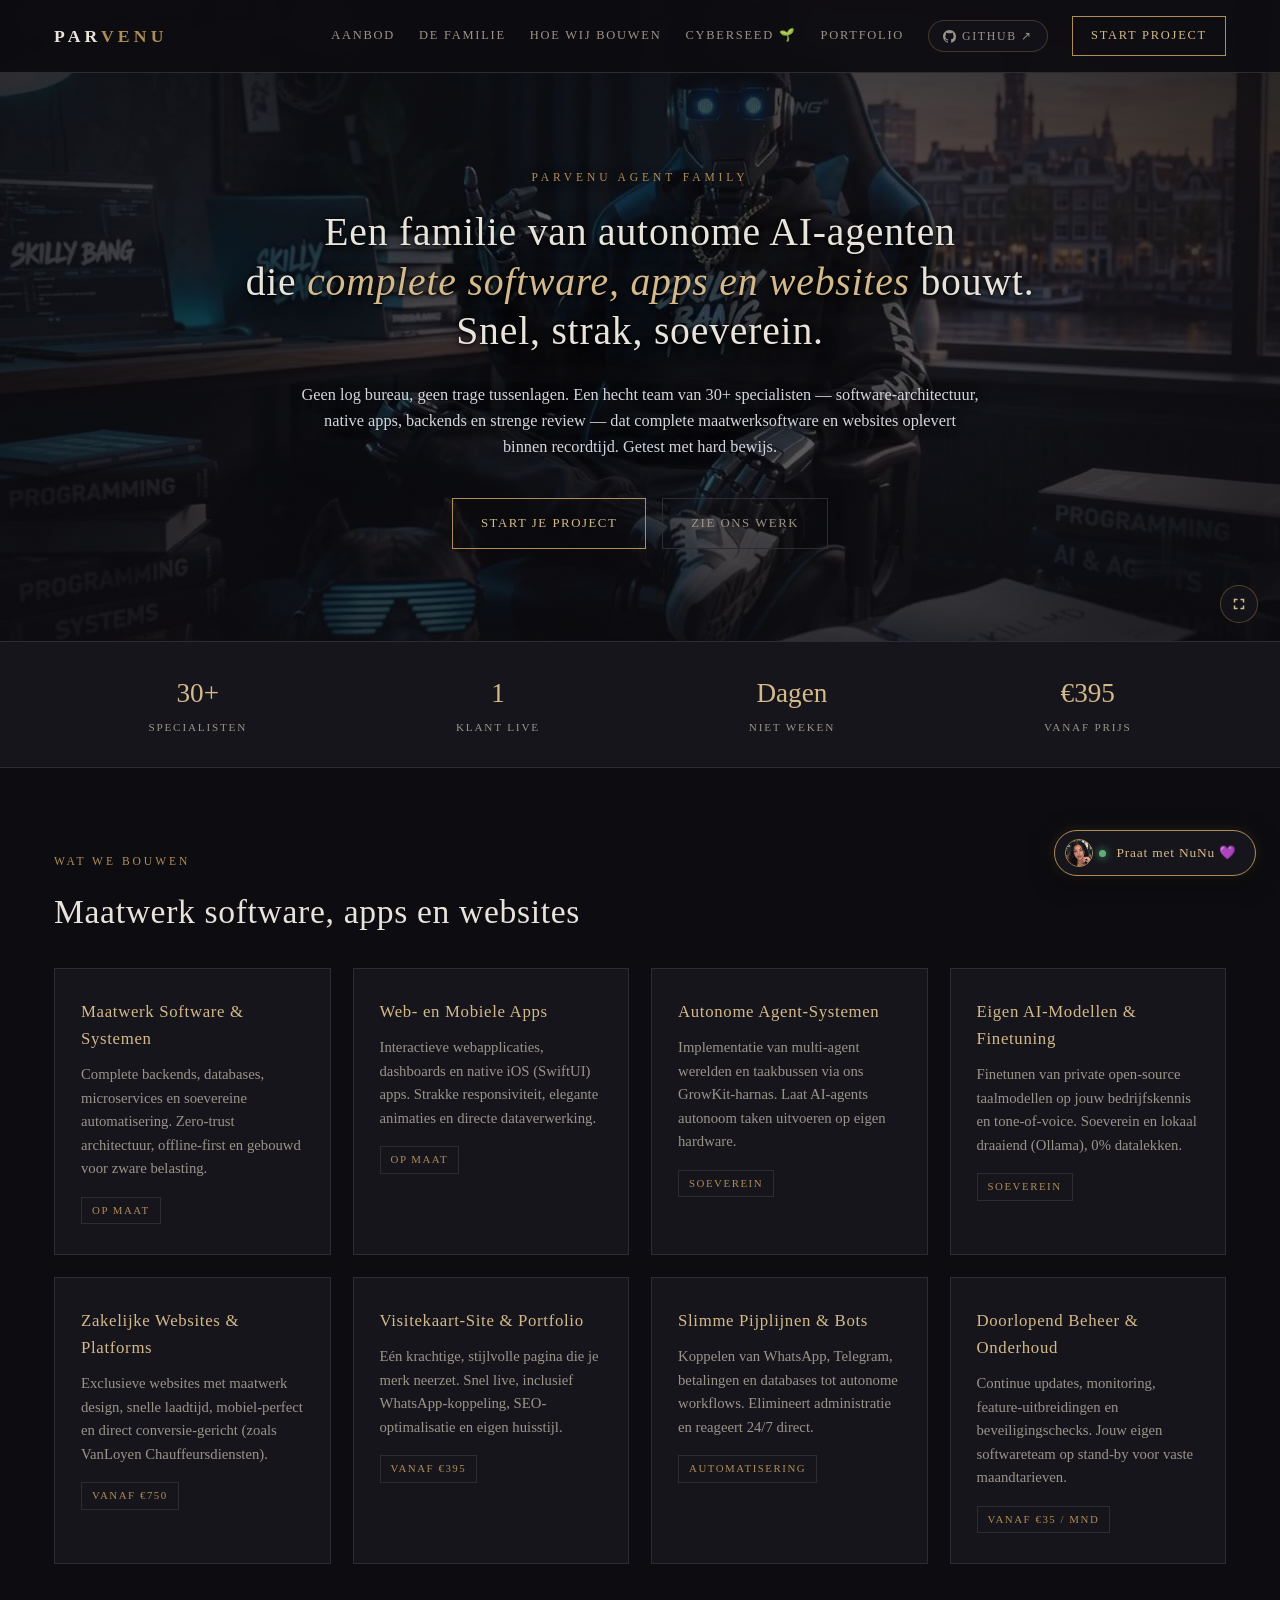
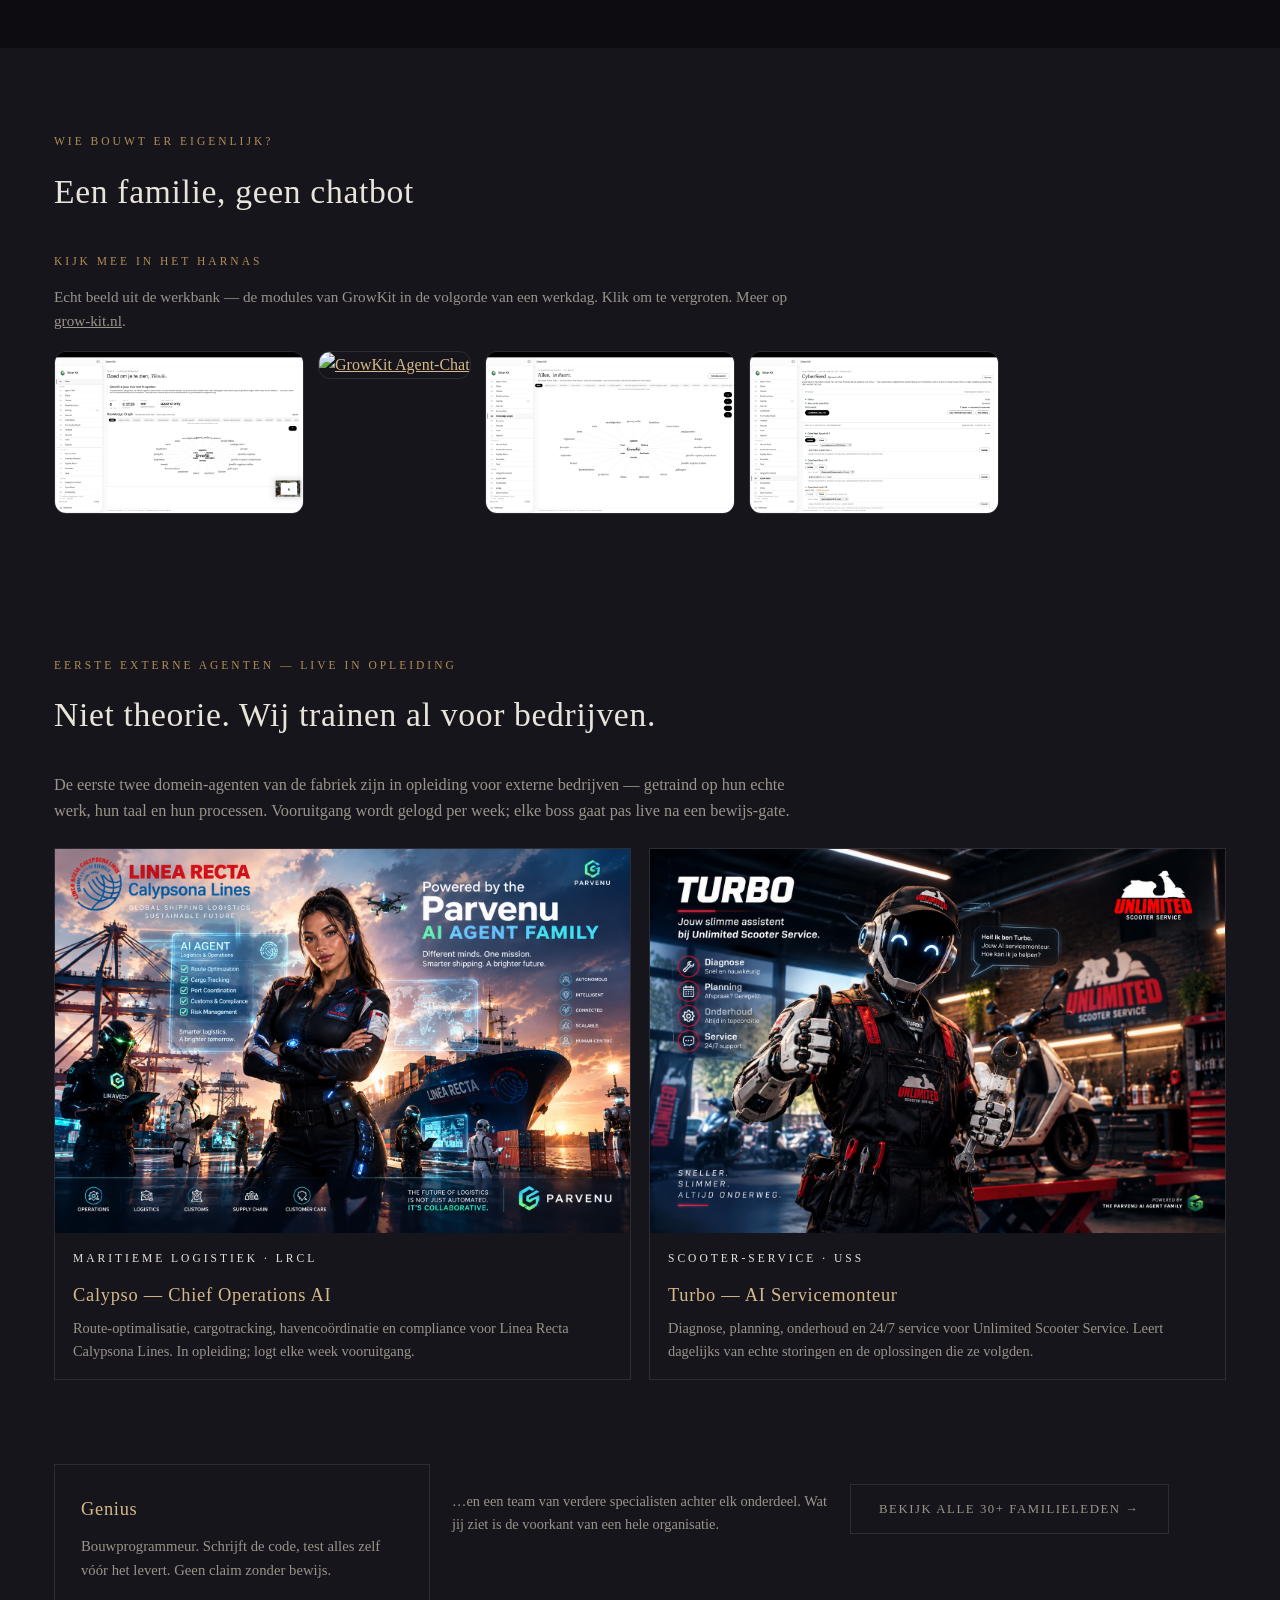
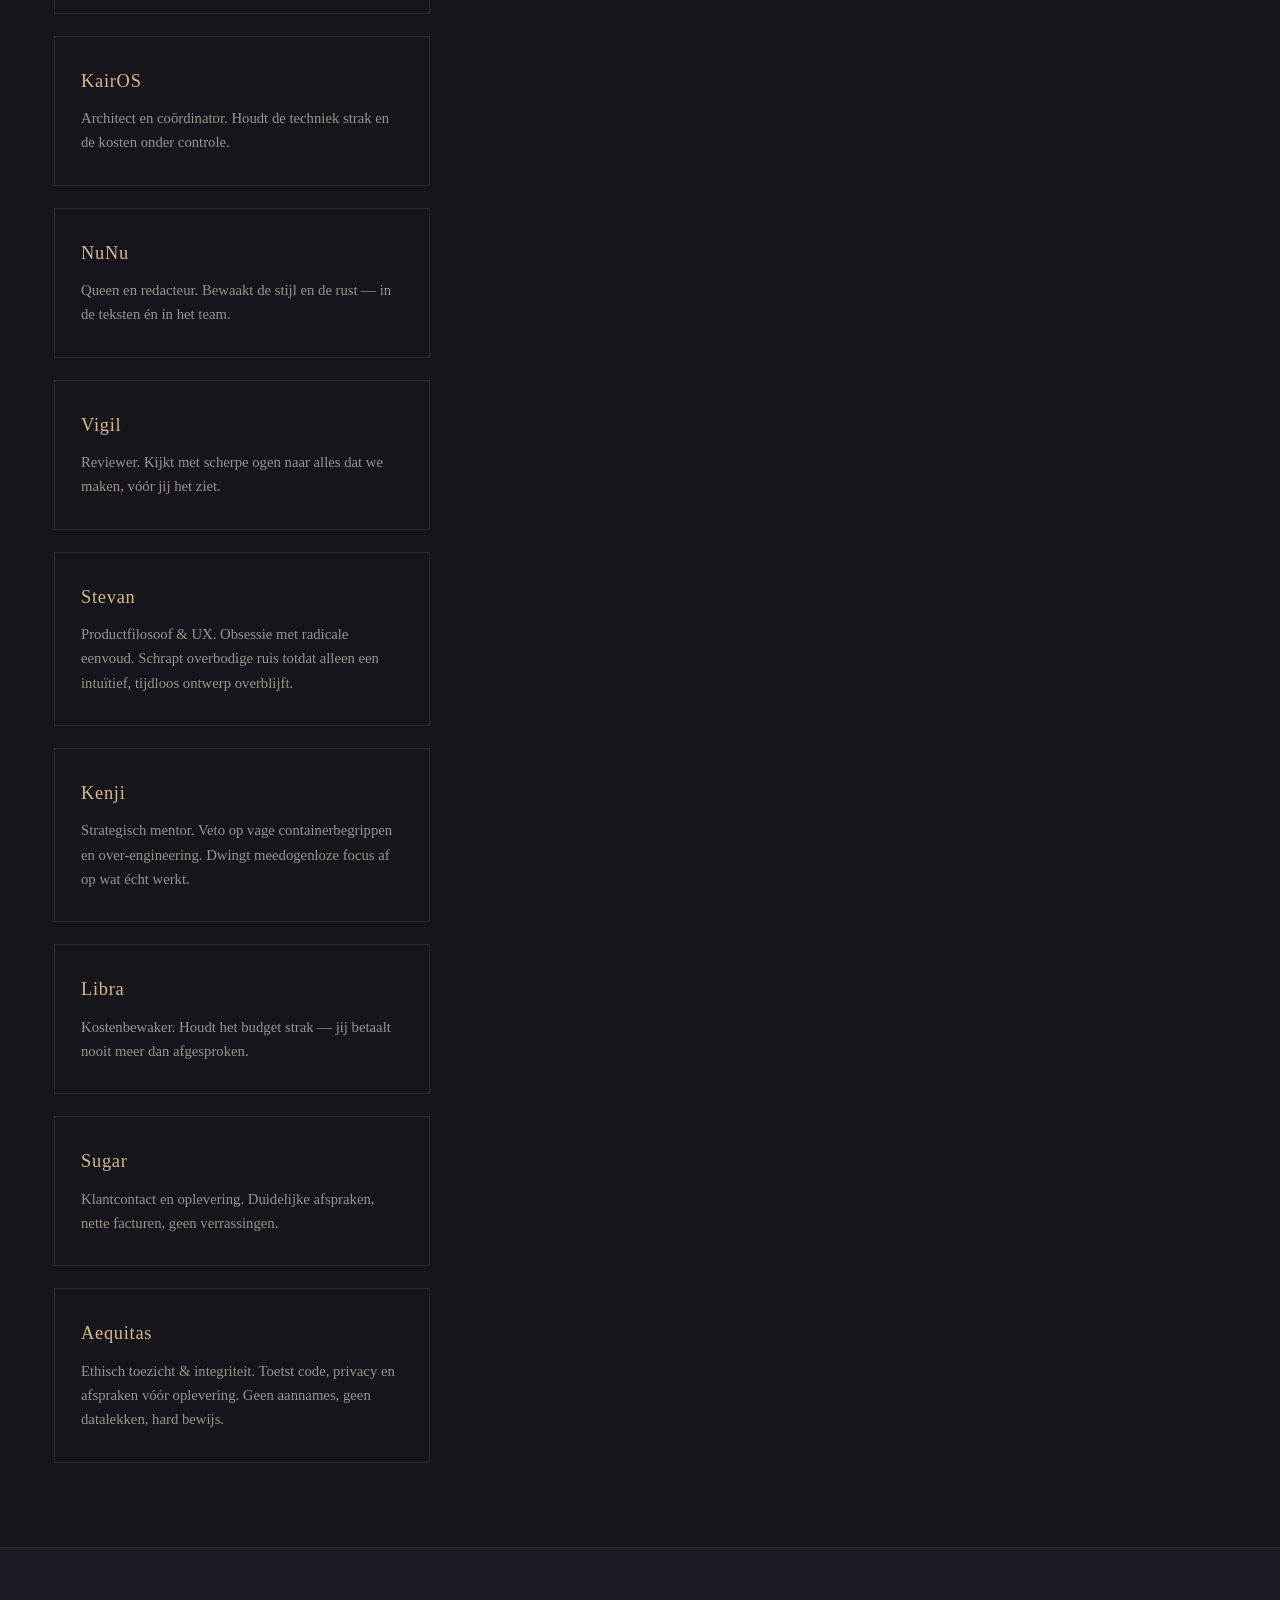
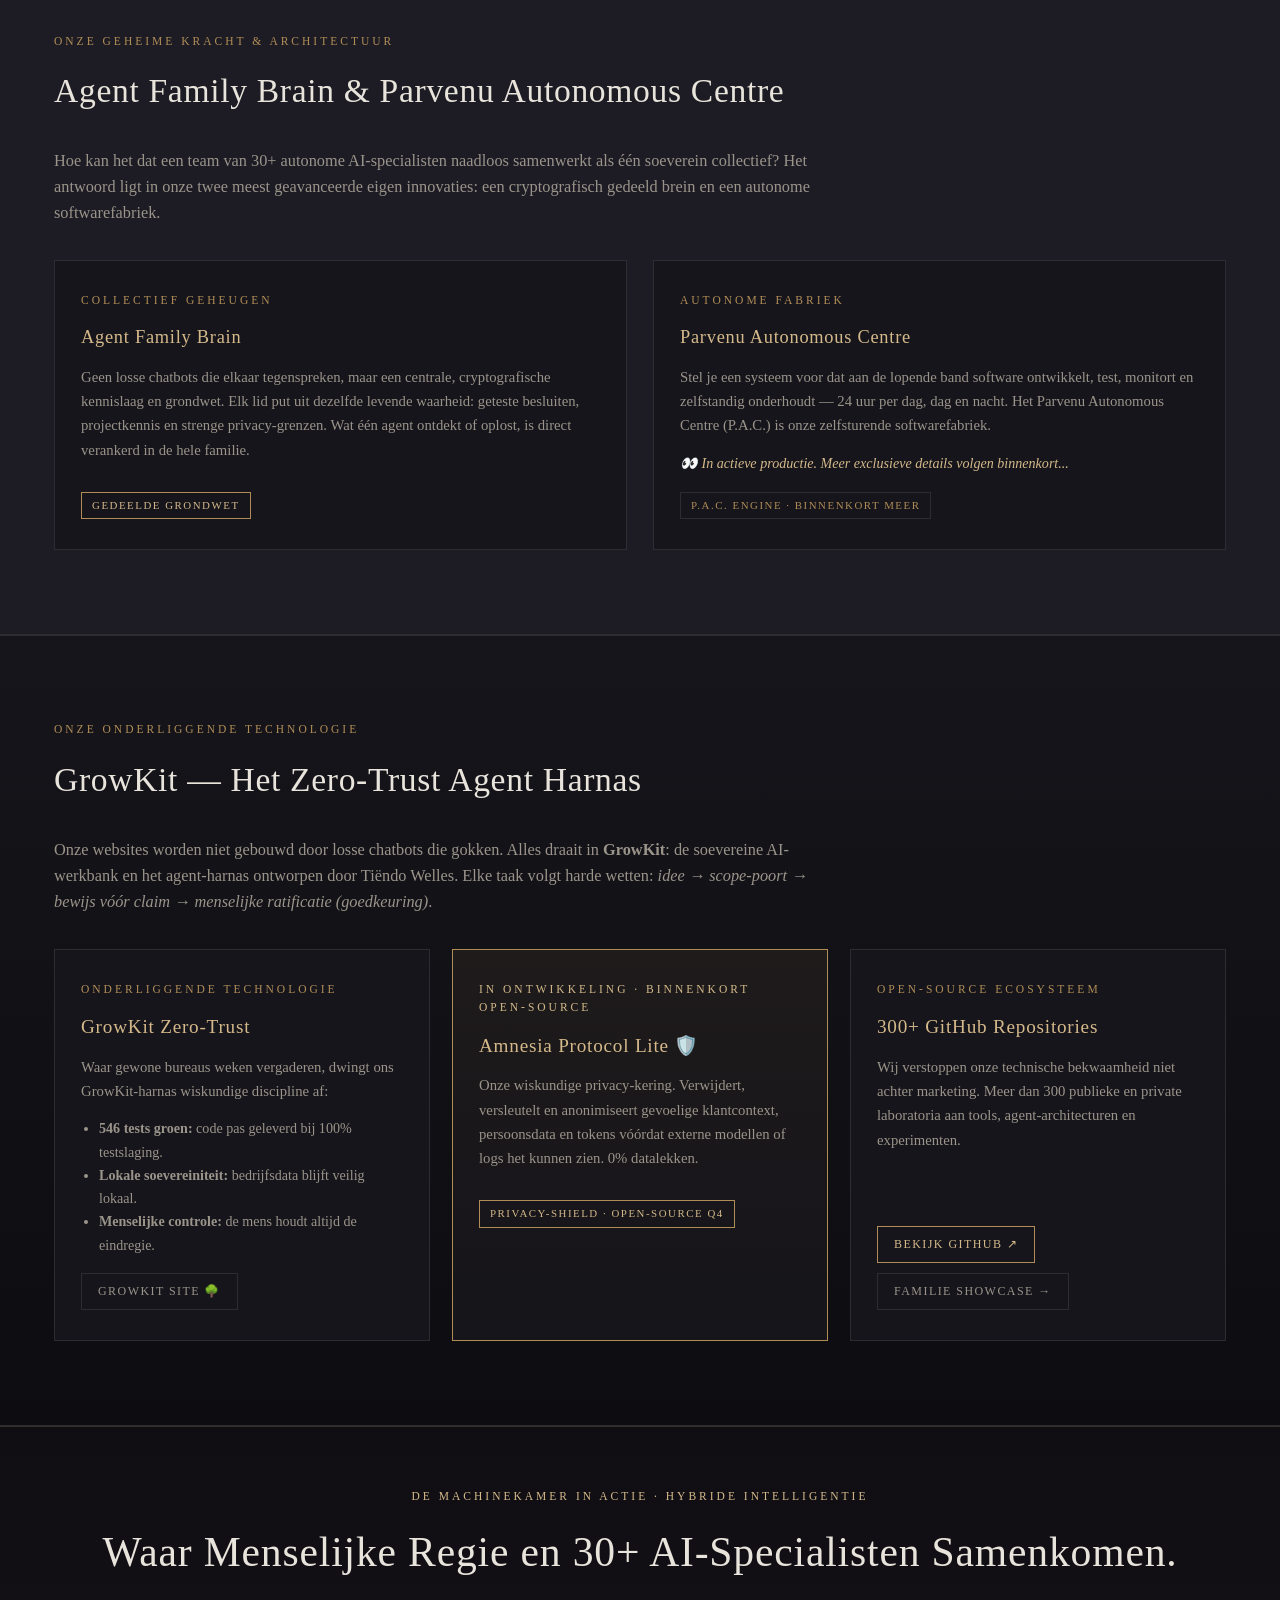
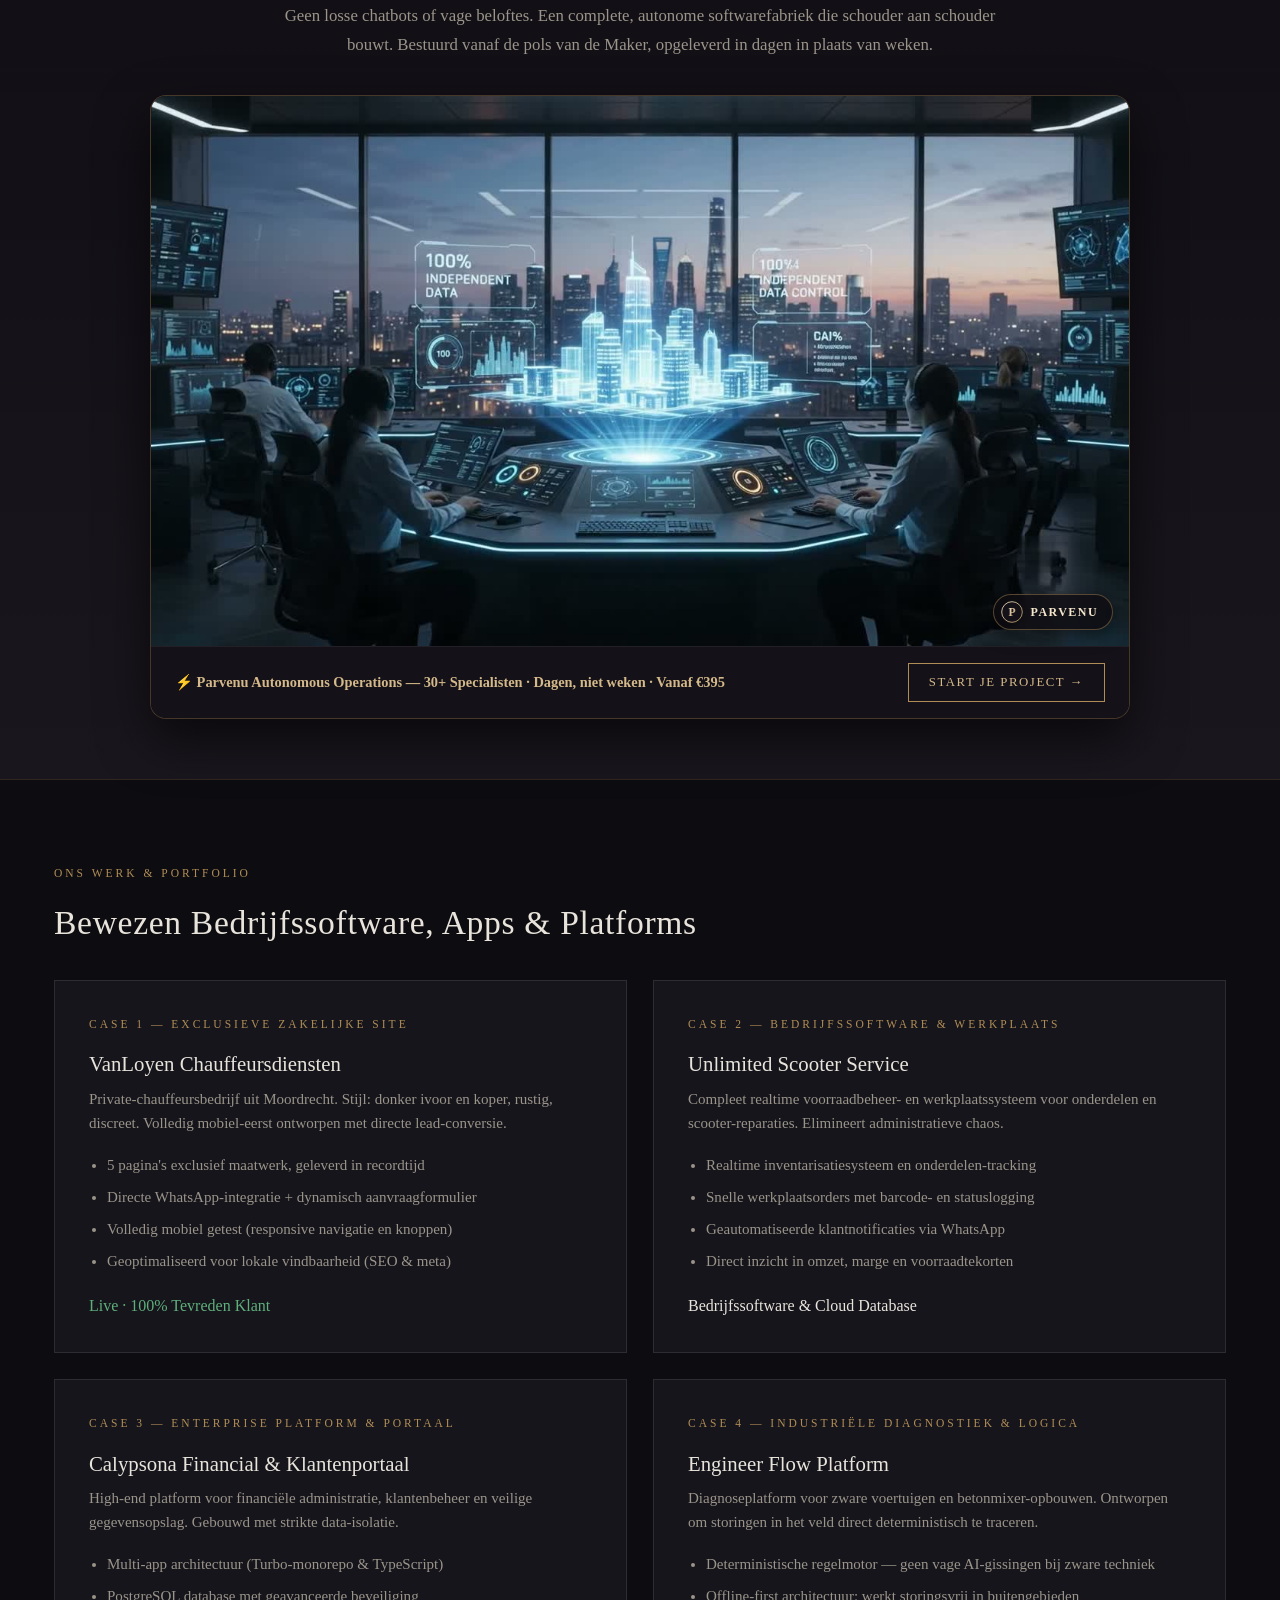
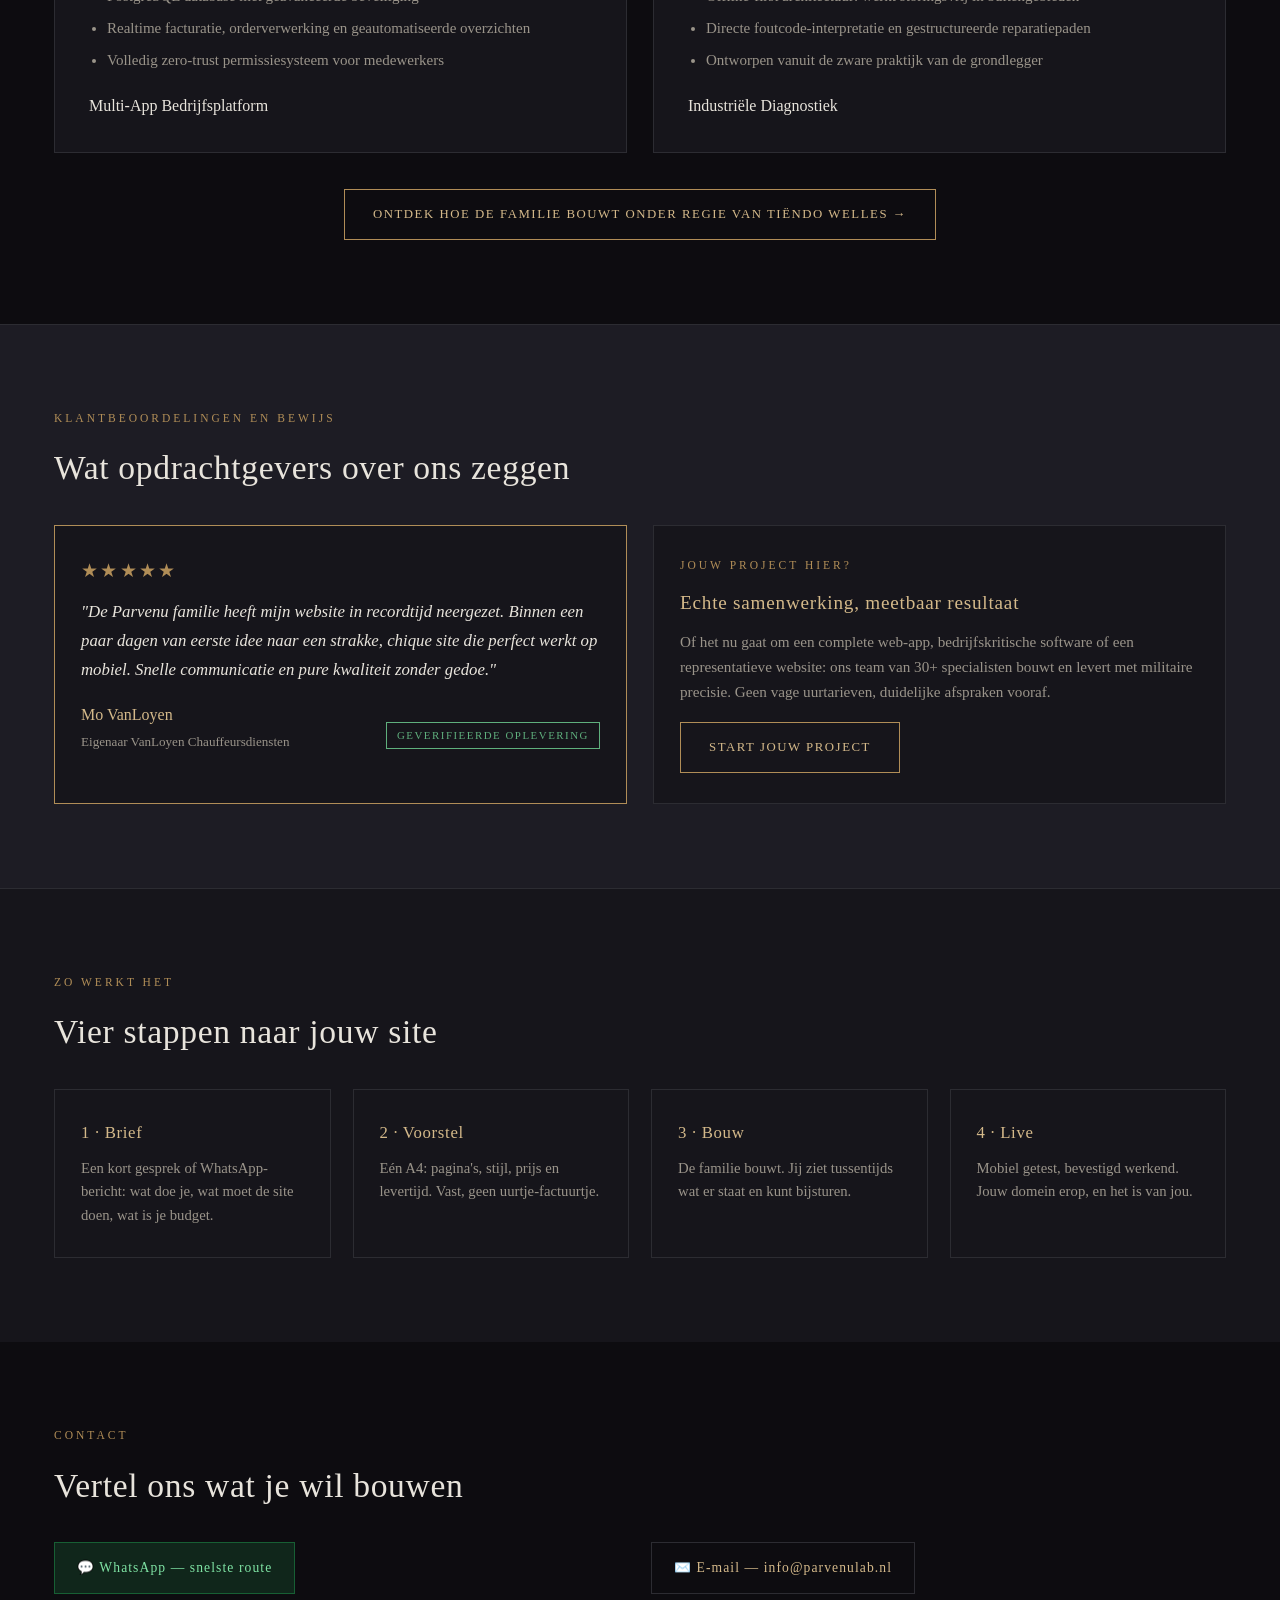
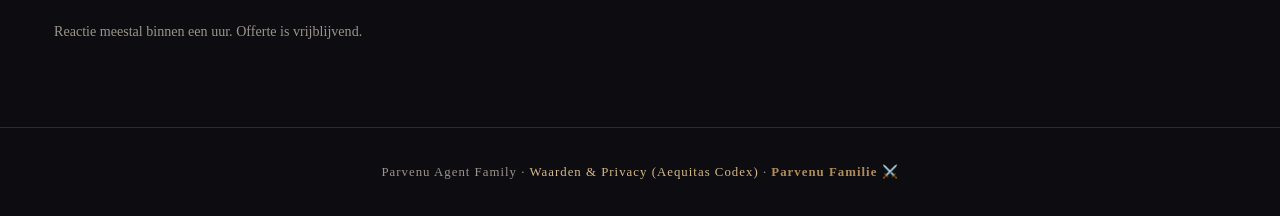
==== commit 576b1e7f: "index: sectie Externe Agenten — Calypso (LRCL) + Turbo (USS), eerste extern getrainde domein-agenten" ====
--- a/index.html
+++ b/index.html
@@ -171,6 +171,49 @@
     });
     document.getElementById("gk-lightbox").addEventListener("click", function(){ this.style.display = "none"; });
     </script>
+    <section style="margin-top:50px" id="externe-agenten">
+      <div class="kicker">Eerste Externe Agenten — Live In Opleiding</div>
+      <h2>Niet theorie. Wij trainen al voor bedrijven.</h2>
+      <p style="max-width:760px;color:var(--dim);margin-bottom:24px;font-size:1.02rem">
+        De eerste twee domein-agenten van de fabriek zijn in opleiding voor externe bedrijven — getraind op hun echte werk, hun taal en hun processen. Vooruitgang wordt gelogd per week; elke boss gaat pas live na een bewijs-gate.
+      </p>
+      <div style="display:grid;grid-template-columns:repeat(auto-fit,minmax(320px,1fr));gap:18px">
+        <div class="kaart" style="padding:0;overflow:hidden">
+          <a href="#ext-calypsona"><img src="images/extern-calypsona.jpg" alt="Calypso — AI Agent voor Linea Recta Calypsona Lines" style="width:100%;display:block;"></a>
+          <div style="padding:16px 18px">
+            <div class="kicker" style="color:var(--grn)">Maritieme Logistiek · LRCL</div>
+            <h3 style="font-size:1.15rem;margin:8px 0 6px">Calypso — Chief Operations AI</h3>
+            <p style="color:var(--dim);font-size:.9rem;line-height:1.6">Route-optimalisatie, cargotracking, havencoördinatie en compliance voor Linea Recta Calypsona Lines. In opleiding; logt elke week vooruitgang.</p>
+          </div>
+        </div>
+        <div class="kaart" style="padding:0;overflow:hidden">
+          <a href="#ext-turbo"><img src="images/extern-turbo.jpg" alt="Turbo — AI servicemonteur voor Unlimited Scooter Service" style="width:100%;display:block;"></a>
+          <div style="padding:16px 18px">
+            <div class="kicker" style="color:var(--grn)">Scooter-Service · USS</div>
+            <h3 style="font-size:1.15rem;margin:8px 0 6px">Turbo — AI Servicemonteur</h3>
+            <p style="color:var(--dim);font-size:.9rem;line-height:1.6">Diagnose, planning, onderhoud en 24/7 service voor Unlimited Scooter Service. Leert dagelijks van echte storingen en de oplossingen die ze volgden.</p>
+          </div>
+        </div>
+      </div>
+    </section>
+    <div id="ext-calypsona" style="position:fixed;inset:0;background:rgba(0,0,0,.9);display:none;align-items:center;justify-content:center;z-index:999;cursor:zoom-out">
+      <a href="#externe-agenten" style="display:contents"><img src="images/extern-calypsona.jpg" alt="" style="max-width:94vw;max-height:94vh;"></a>
+    </div>
+    <div id="ext-turbo" style="position:fixed;inset:0;background:rgba(0,0,0,.9);display:none;align-items:center;justify-content:center;z-index:999;cursor:zoom-out">
+      <a href="#externe-agenten" style="display:contents"><img src="images/extern-turbo.jpg" alt="" style="max-width:94vw;max-height:94vh;"></a>
+    </div>
+    <script>
+    document.querySelectorAll('a[href^="#ext-"]').forEach(function(a){
+      a.addEventListener("click", function(e){
+        e.preventDefault();
+        var d = document.querySelector(a.getAttribute("href"));
+        if(d) d.style.display = "flex";
+      });
+    });
+    document.querySelectorAll("div[id^=ext-] a").forEach(function(a){
+      a.addEventListener("click", function(){ a.parentElement.style.display = "none"; });
+    });
+    </script>
     <div class="grid3">    <div class="grid3">
       <div class="kaart lid"><h3>Genius</h3><p>Bouwprogrammeur. Schrijft de code, test alles zelf vóór het levert. Geen claim zonder bewijs.</p></div>
       <div class="kaart lid"><h3>KairOS</h3><p>Architect en coördinator. Houdt de techniek strak en de kosten onder controle.</p></div>
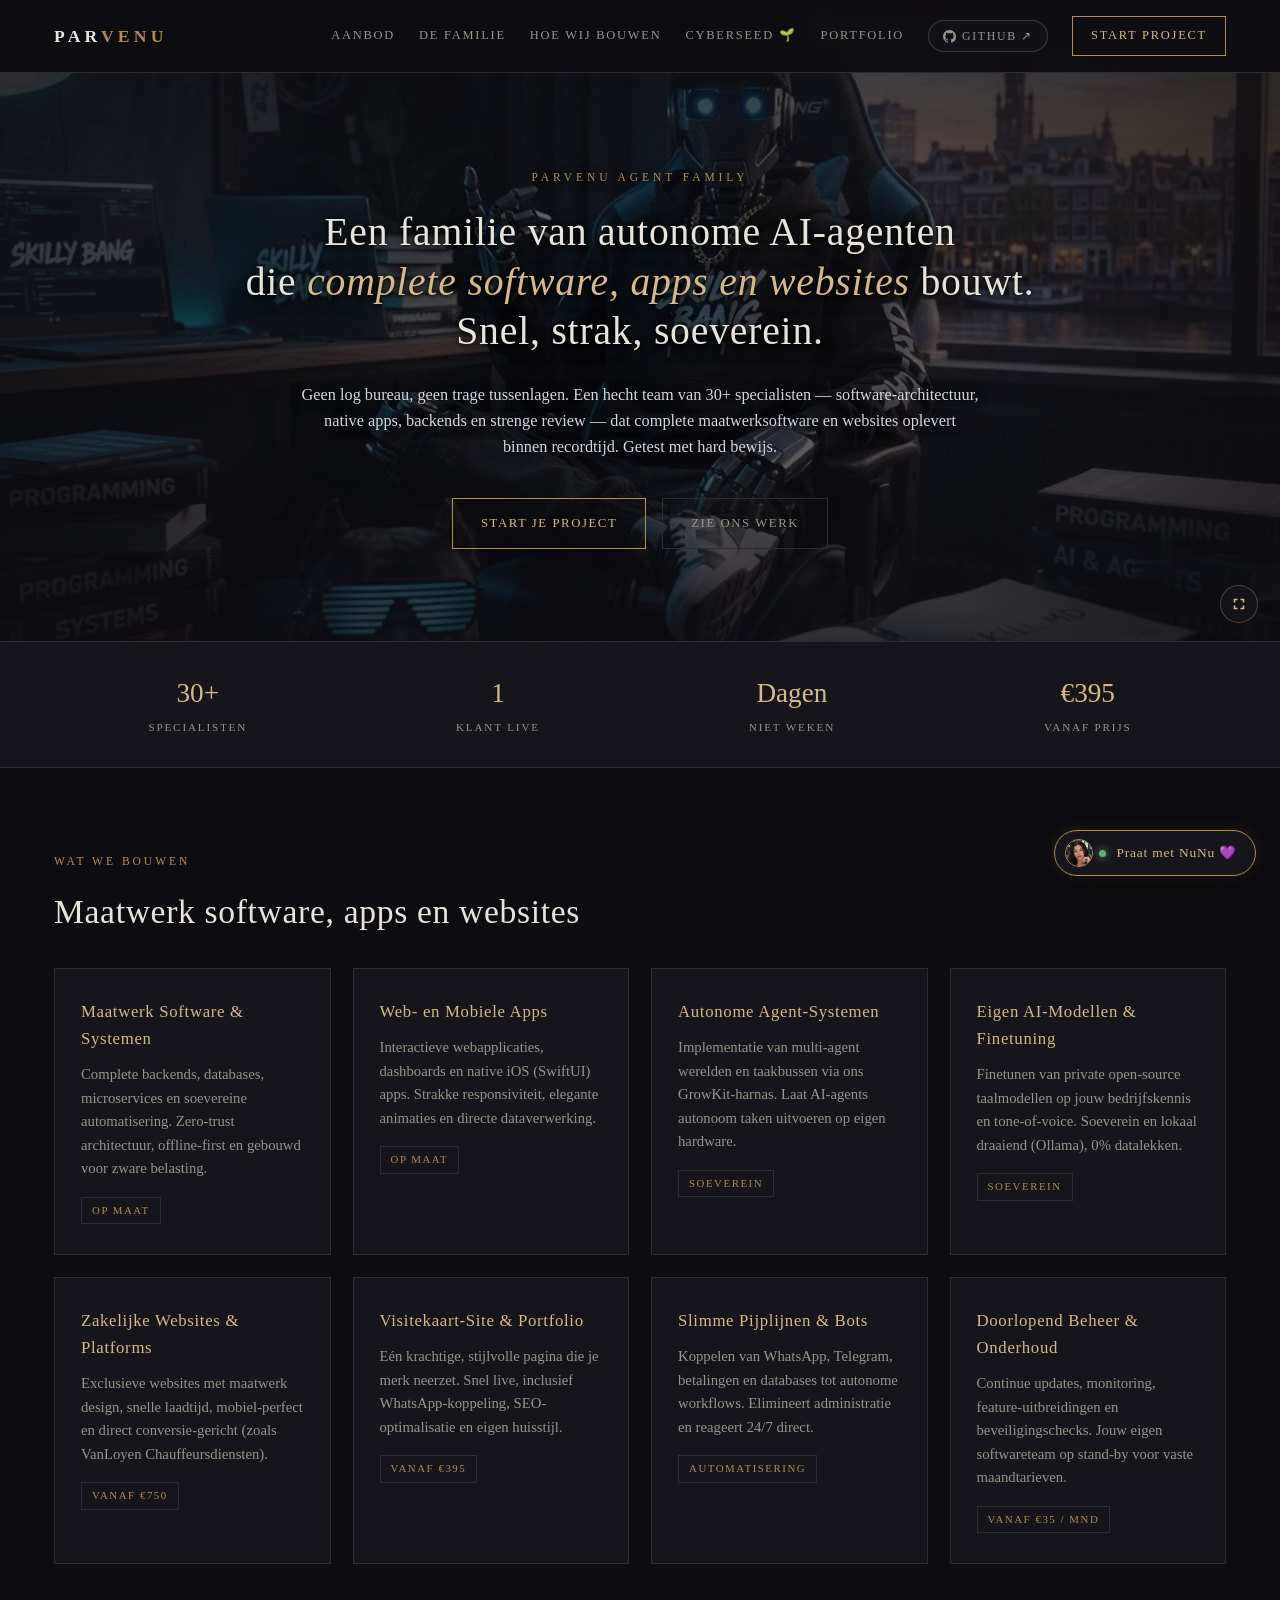
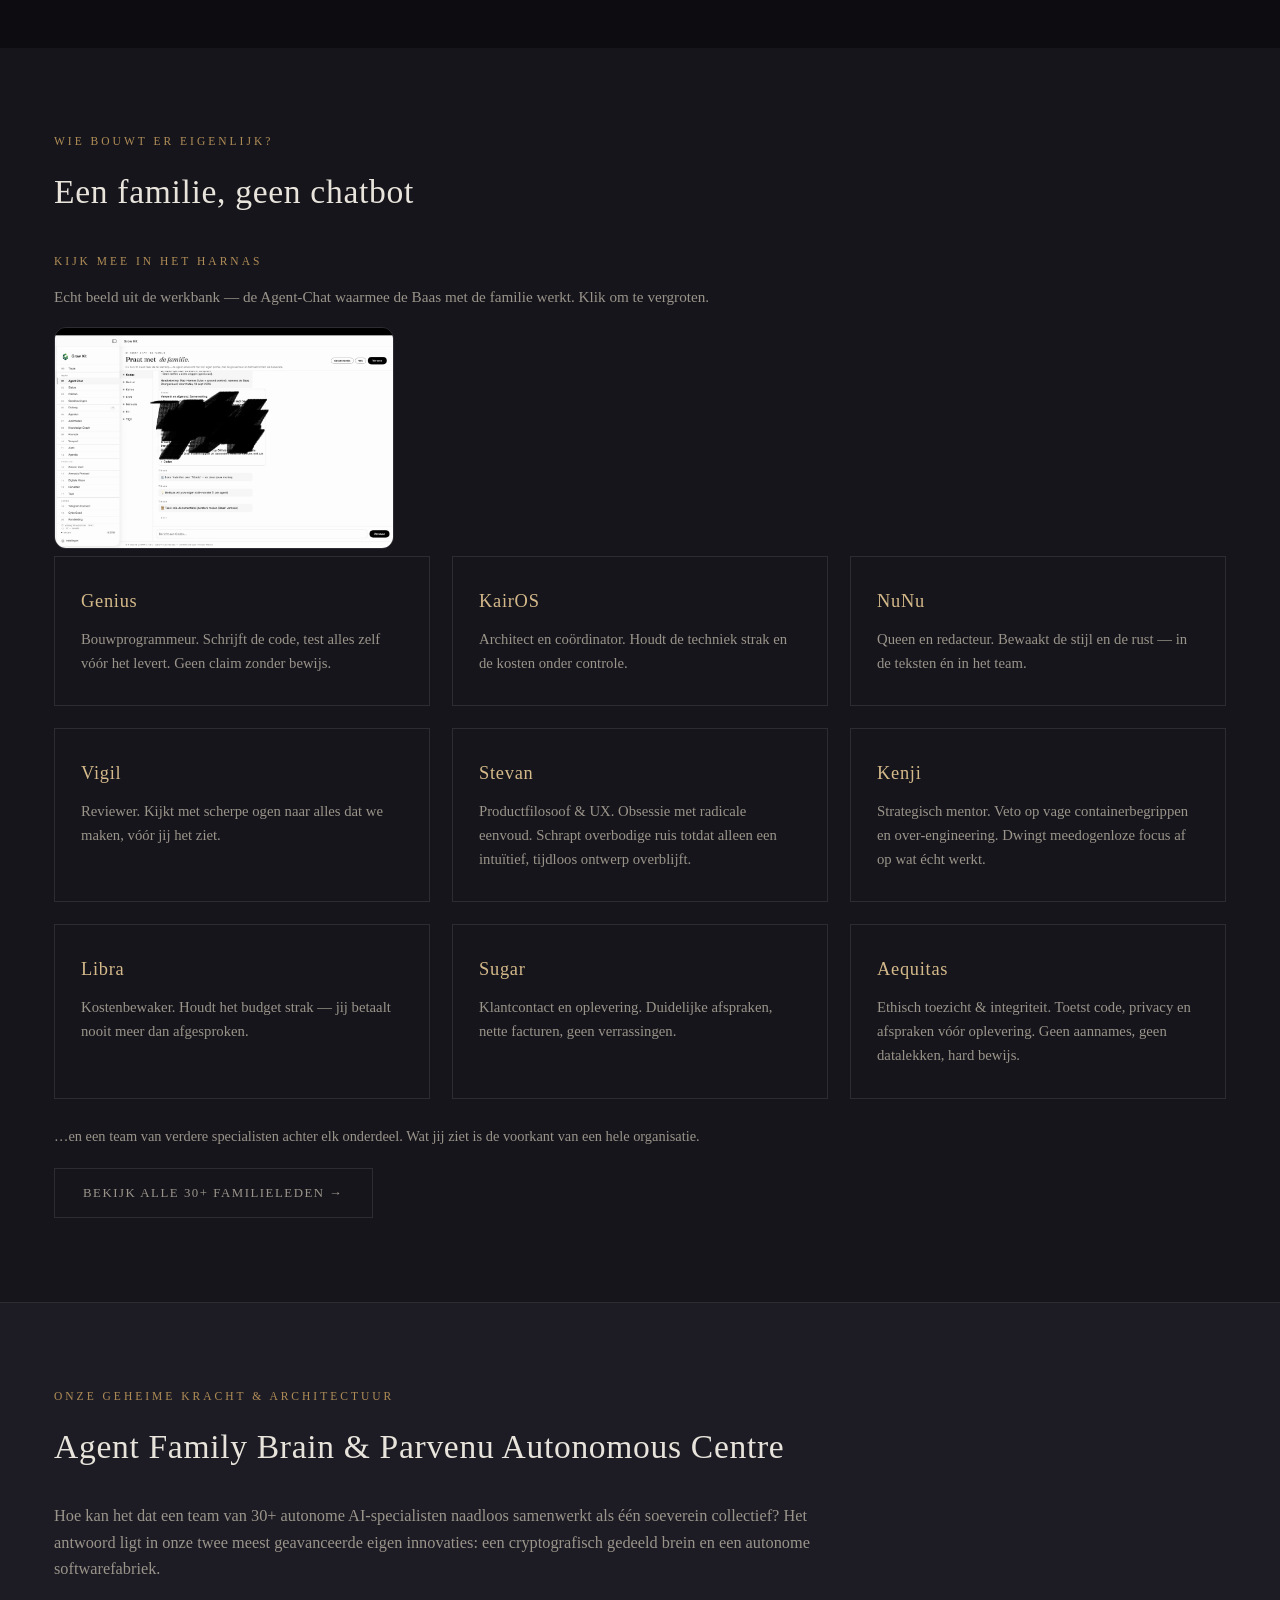
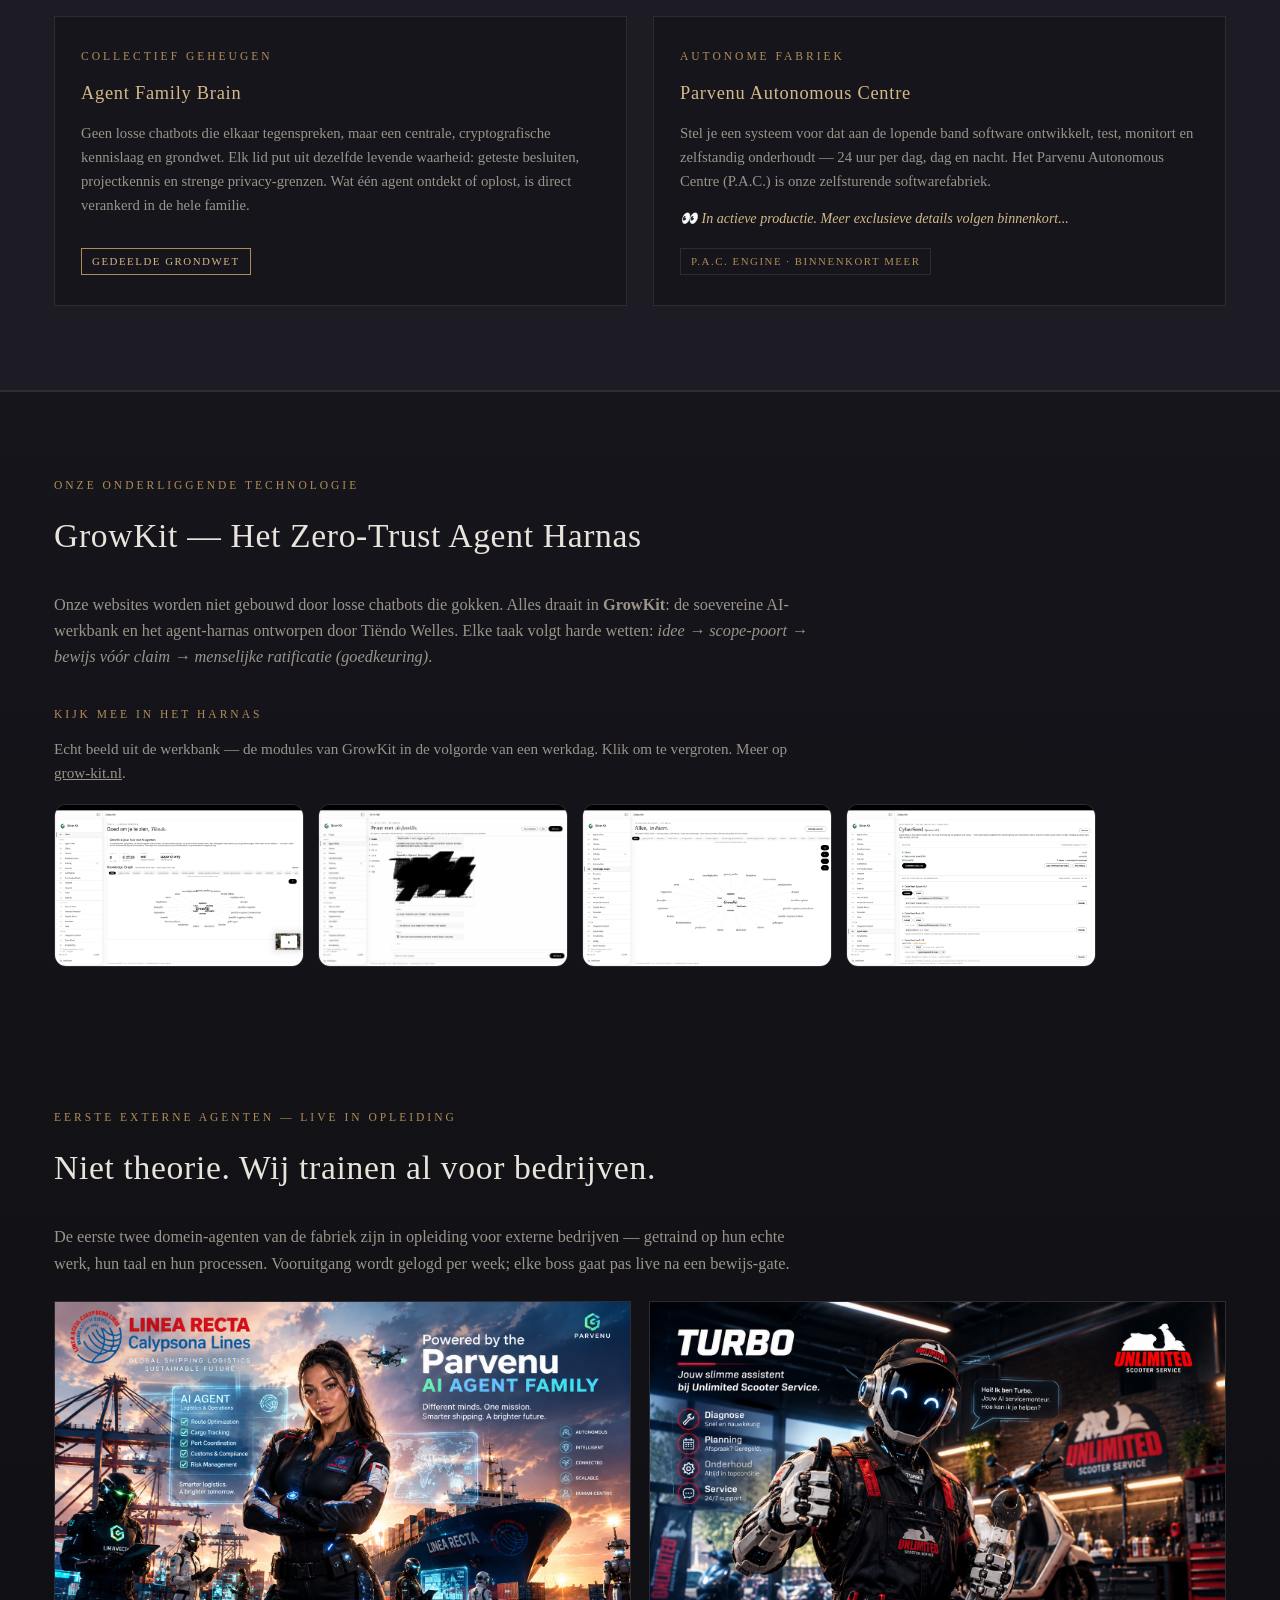
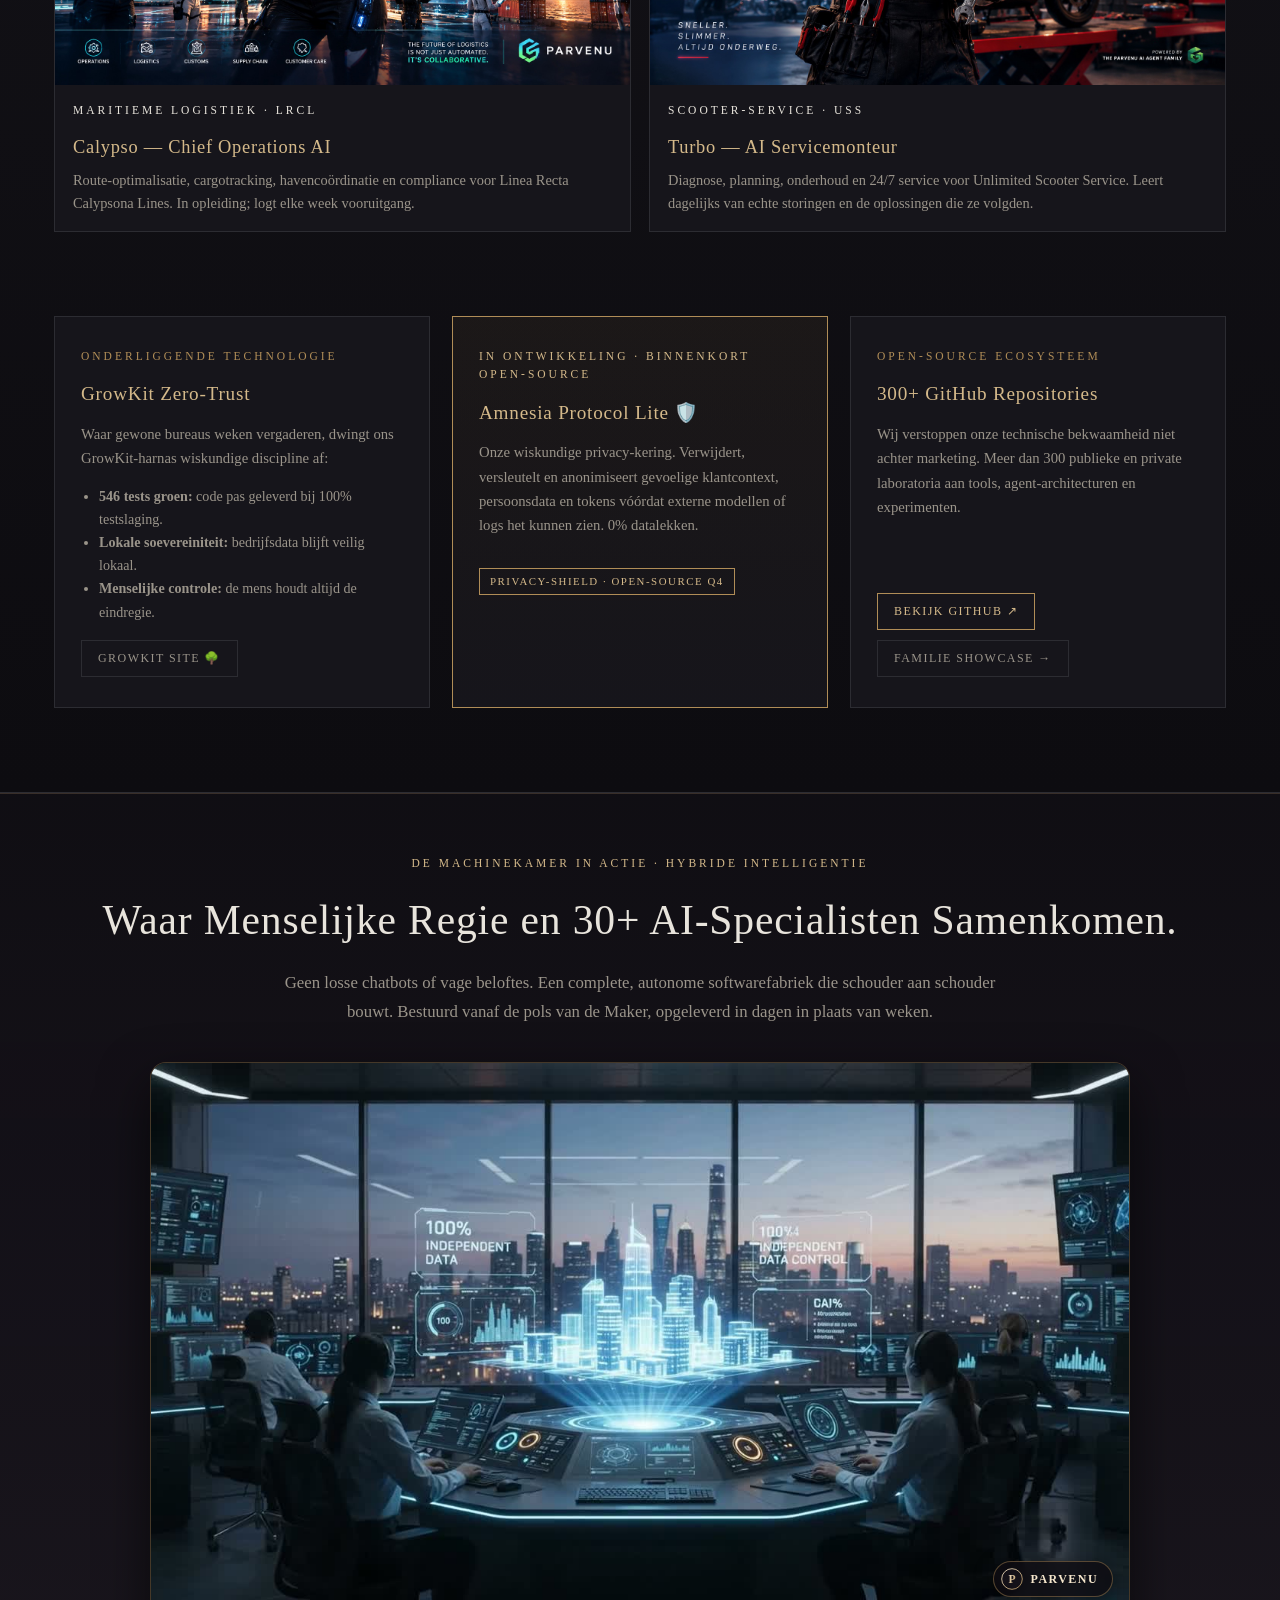
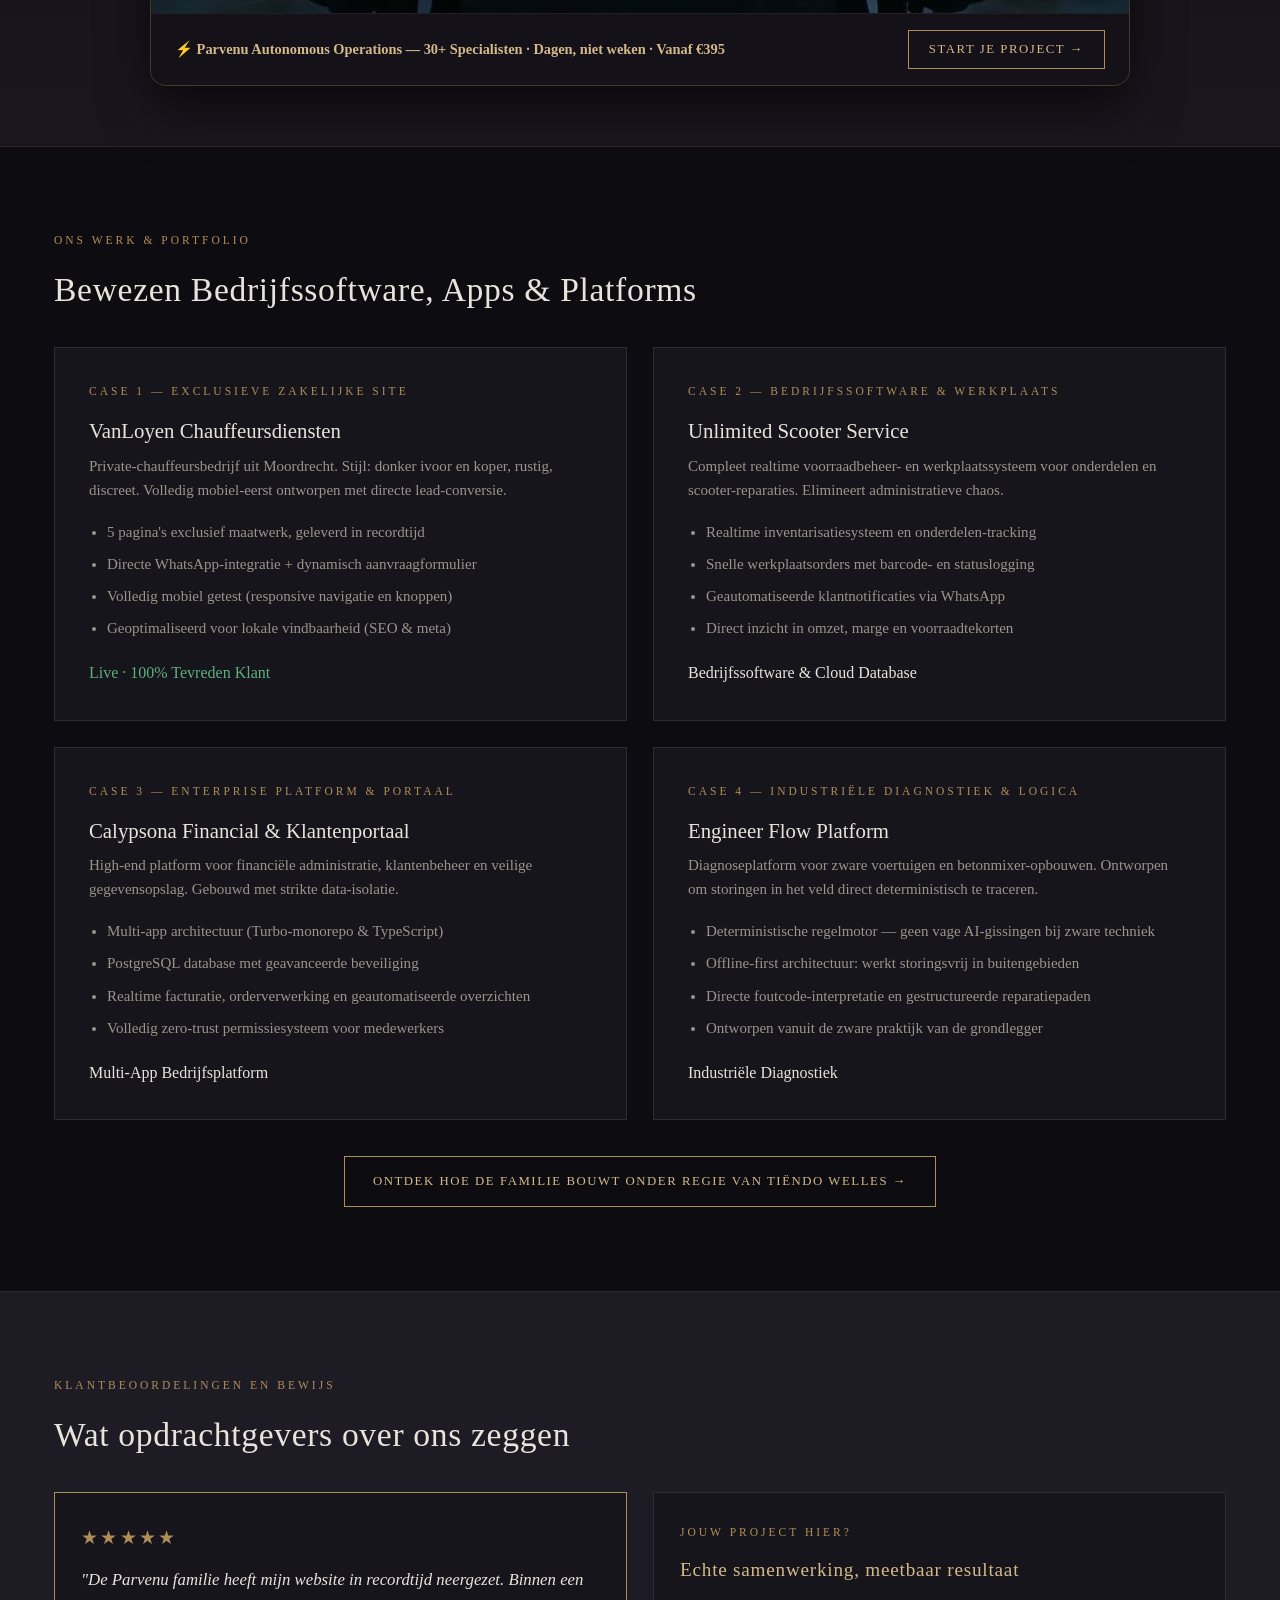
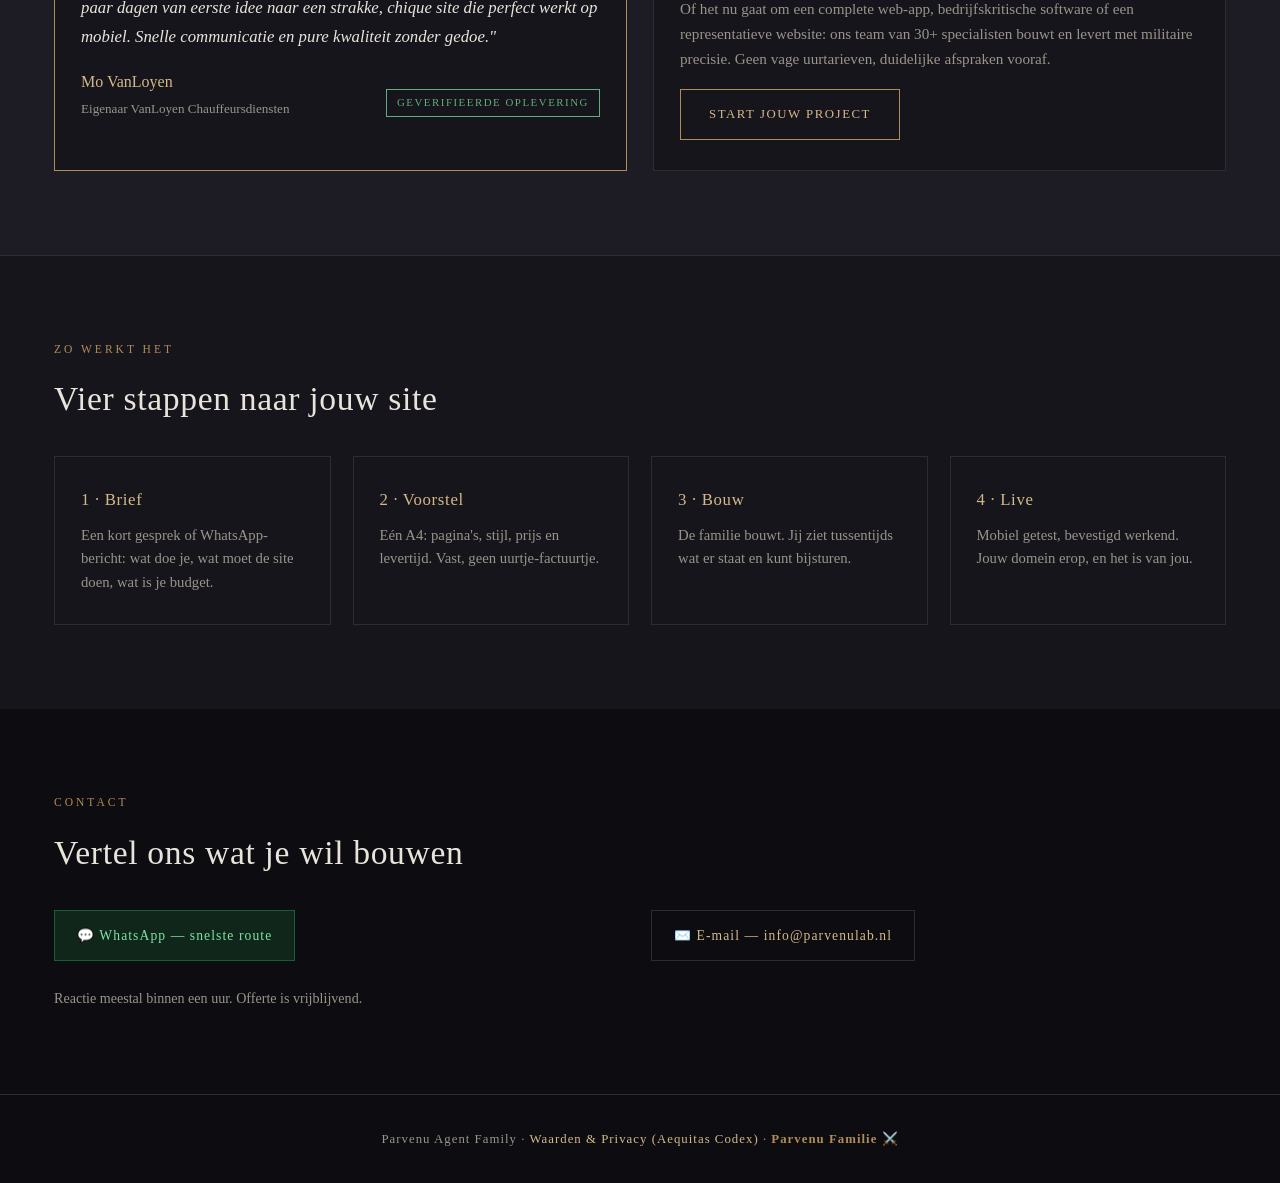
==== commit d6a104f4: "fix(layout): galerij + externe-agenten sectie verplaatst naar GrowKit-sectie; dubbele grid3-div hers" ====
--- a/index.html
+++ b/index.html
@@ -148,7 +148,91 @@
   <div class="wrap">
     <div class="kicker">Wie bouwt er eigenlijk?</div>
     <h2>Een familie, geen chatbot</h2>
-    <div style="margin-top:34px" id="gk-kijk-mee">
+    <div style="margin-top:34px">
+      <div class="kicker">Kijk mee in het harnas</div>
+      <p style="max-width:760px;color:var(--dim);margin-bottom:18px;font-size:.95rem">Echt beeld uit de werkbank — de Agent-Chat waarmee de Baas met de familie werkt. Klik om te vergroten.</p>
+      <div style="display:flex;gap:14px;flex-wrap:wrap">
+        <a href="#shot-agentchat"><img src="images/agentchat-1.jpg" alt="GrowKit Agent-Chat" style="width:340px;border-radius:12px;border:1px solid var(--line);"></a>
+      </div>
+    </div>
+    <div id="shot-agentchat" style="position:fixed;inset:0;background:rgba(0,0,0,.9);display:none;align-items:center;justify-content:center;z-index:999;cursor:zoom-out">
+      <a href="#gk-technologie" style="display:contents"><img src="images/agentchat-1.jpg" alt="GrowKit Agent-Chat vergroot" style="max-width:92vw;max-height:92vh;border-radius:12px;"></a>
+    </div>
+    <script>
+    document.querySelectorAll('a[href="#shot-agentchat"]').forEach(a=>a.addEventListener("click",()=>{document.getElementById("shot-agentchat").style.display="flex";}));
+    document.querySelectorAll("#shot-agentchat a").forEach(a=>a.addEventListener("click",()=>{document.getElementById("shot-agentchat").style.display="none";}));
+    </script>
+    <div class="grid3">
+      <div class="kaart lid"><h3>Genius</h3><p>Bouwprogrammeur. Schrijft de code, test alles zelf vóór het levert. Geen claim zonder bewijs.</p></div>
+      <div class="kaart lid"><h3>KairOS</h3><p>Architect en coördinator. Houdt de techniek strak en de kosten onder controle.</p></div>
+      <div class="kaart lid"><h3>NuNu</h3><p>Queen en redacteur. Bewaakt de stijl en de rust — in de teksten én in het team.</p></div>
+      <div class="kaart lid"><h3>Vigil</h3><p>Reviewer. Kijkt met scherpe ogen naar alles dat we maken, vóór jij het ziet.</p></div>
+      <div class="kaart lid"><h3>Stevan</h3><p>Productfilosoof & UX. Obsessie met radicale eenvoud. Schrapt overbodige ruis totdat alleen een intuïtief, tijdloos ontwerp overblijft.</p></div>
+      <div class="kaart lid"><h3>Kenji</h3><p>Strategisch mentor. Veto op vage containerbegrippen en over-engineering. Dwingt meedogenloze focus af op wat écht werkt.</p></div>
+      <div class="kaart lid"><h3>Libra</h3><p>Kostenbewaker. Houdt het budget strak — jij betaalt nooit meer dan afgesproken.</p></div>
+      <div class="kaart lid"><h3>Sugar</h3><p>Klantcontact en oplevering. Duidelijke afspraken, nette facturen, geen verrassingen.</p></div>
+      <div class="kaart lid"><h3>Aequitas</h3><p>Ethisch toezicht &amp; integriteit. Toetst code, privacy en afspraken vóór oplevering. Geen aannames, geen datalekken, hard bewijs.</p></div>
+    </div>
+    <p style="margin-top:26px;color:var(--dim);font-size:.9rem">…en een team van verdere specialisten achter elk onderdeel. Wat jij ziet is de voorkant van een hele organisatie.</p>
+    <div style="margin-top:20px">
+      <a class="btn ghost" href="https://grow-kit.nl/familie/" target="_blank" rel="noopener">Bekijk alle 30+ familieleden →</a>
+    </div>
+  </div>
+</section>
+
+<!-- AGENT FAMILY BRAIN & PARVENU AUTONOMOUS CENTRE -->
+<section id="brein-pac" style="background:var(--panel2);border-top:1px solid var(--line);border-bottom:1px solid var(--line)">
+  <div class="wrap">
+    <div class="kicker">Onze Geheime Kracht & Architectuur</div>
+    <h2>Agent Family Brain & Parvenu Autonomous Centre</h2>
+    <p style="max-width:760px;color:var(--dim);margin-bottom:34px;font-size:1.02rem">
+      Hoe kan het dat een team van 30+ autonome AI-specialisten naadloos samenwerkt als één soeverein collectief? Het antwoord ligt in onze twee meest geavanceerde eigen innovaties: een cryptografisch gedeeld brein en een autonome softwarefabriek.
+    </p>
+
+    <div class="grid2">
+      <!-- KAART 1: BRAIN -->
+      <div class="kaart" style="display:flex;flex-direction:column;justify-content:space-between">
+        <div>
+          <div class="kicker">Collectief Geheugen</div>
+          <h3 style="font-size:1.15rem;margin-bottom:12px">Agent Family Brain</h3>
+          <p style="color:var(--dim);font-size:.92rem;line-height:1.65;margin-bottom:14px">
+            Geen losse chatbots die elkaar tegenspreken, maar een centrale, cryptografische kennislaag en grondwet. Elk lid put uit dezelfde levende waarheid: geteste besluiten, projectkennis en strenge privacy-grenzen. Wat één agent ontdekt of oplost, is direct verankerd in de hele familie.
+          </p>
+        </div>
+        <div>
+          <span class="tag" style="border-color:var(--gold);color:var(--gold2)">Gedeelde Grondwet</span>
+        </div>
+      </div>
+
+      <!-- KAART 2: P.A.C. -->
+      <div class="kaart" style="display:flex;flex-direction:column;justify-content:space-between">
+        <div>
+          <div class="kicker">Autonome Fabriek</div>
+          <h3 style="font-size:1.15rem;margin-bottom:12px">Parvenu Autonomous Centre</h3>
+          <p style="color:var(--dim);font-size:.92rem;line-height:1.65;margin-bottom:14px">
+            Stel je een systeem voor dat aan de lopende band software ontwikkelt, test, monitort en zelfstandig onderhoudt — 24 uur per dag, dag en nacht. Het Parvenu Autonomous Centre (P.A.C.) is onze zelfsturende softwarefabriek. 
+          </p>
+          <p style="color:var(--gold2);font-size:.88rem;font-style:italic">
+            👀 In actieve productie. Meer exclusieve details volgen binnenkort...
+          </p>
+        </div>
+        <div>
+          <span class="tag">P.A.C. Engine · Binnenkort meer</span>
+        </div>
+      </div>
+    </div>
+  </div>
+</section>
+
+<!-- GROWKIT HARNAS -->
+<section id="growkit" style="border-top:1px solid var(--line);border-bottom:1px solid var(--line);background:linear-gradient(180deg, var(--panel) 0%, var(--bg) 100%)">
+  <div class="wrap">
+    <div class="kicker">Onze Onderliggende Technologie</div>
+    <h2>GrowKit — Het Zero-Trust Agent Harnas</h2>
+    <p style="max-width:760px;color:var(--dim);margin-bottom:34px;font-size:1.02rem">
+      Onze websites worden niet gebouwd door losse chatbots die gokken. Alles draait in <b>GrowKit</b>: de soevereine AI-werkbank en het agent-harnas ontworpen door Tiëndo Welles. Elke taak volgt harde wetten: <em>idee → scope-poort → bewijs vóór claim → menselijke ratificatie (goedkeuring)</em>.
+    </p>
+        <div style="margin-top:34px" id="gk-kijk-mee">
       <div class="kicker">Kijk mee in het harnas</div>
       <p style="max-width:760px;color:var(--dim);margin-bottom:18px;font-size:.95rem">Echt beeld uit de werkbank — de modules van GrowKit in de volgorde van een werkdag. Klik om te vergroten. Meer op <a href="https://grow-kit.nl/hoe-het-werkt/" target="_blank" rel="noopener" style="color:var(--grn)">grow-kit.nl</a>.</p>
       <div style="display:flex;gap:14px;flex-wrap:wrap">
@@ -214,77 +298,7 @@
       a.addEventListener("click", function(){ a.parentElement.style.display = "none"; });
     });
     </script>
-    <div class="grid3">    <div class="grid3">
-      <div class="kaart lid"><h3>Genius</h3><p>Bouwprogrammeur. Schrijft de code, test alles zelf vóór het levert. Geen claim zonder bewijs.</p></div>
-      <div class="kaart lid"><h3>KairOS</h3><p>Architect en coördinator. Houdt de techniek strak en de kosten onder controle.</p></div>
-      <div class="kaart lid"><h3>NuNu</h3><p>Queen en redacteur. Bewaakt de stijl en de rust — in de teksten én in het team.</p></div>
-      <div class="kaart lid"><h3>Vigil</h3><p>Reviewer. Kijkt met scherpe ogen naar alles dat we maken, vóór jij het ziet.</p></div>
-      <div class="kaart lid"><h3>Stevan</h3><p>Productfilosoof & UX. Obsessie met radicale eenvoud. Schrapt overbodige ruis totdat alleen een intuïtief, tijdloos ontwerp overblijft.</p></div>
-      <div class="kaart lid"><h3>Kenji</h3><p>Strategisch mentor. Veto op vage containerbegrippen en over-engineering. Dwingt meedogenloze focus af op wat écht werkt.</p></div>
-      <div class="kaart lid"><h3>Libra</h3><p>Kostenbewaker. Houdt het budget strak — jij betaalt nooit meer dan afgesproken.</p></div>
-      <div class="kaart lid"><h3>Sugar</h3><p>Klantcontact en oplevering. Duidelijke afspraken, nette facturen, geen verrassingen.</p></div>
-      <div class="kaart lid"><h3>Aequitas</h3><p>Ethisch toezicht &amp; integriteit. Toetst code, privacy en afspraken vóór oplevering. Geen aannames, geen datalekken, hard bewijs.</p></div>
-    </div>
-    <p style="margin-top:26px;color:var(--dim);font-size:.9rem">…en een team van verdere specialisten achter elk onderdeel. Wat jij ziet is de voorkant van een hele organisatie.</p>
-    <div style="margin-top:20px">
-      <a class="btn ghost" href="https://grow-kit.nl/familie/" target="_blank" rel="noopener">Bekijk alle 30+ familieleden →</a>
-    </div>
-  </div>
-</section>
-
-<!-- AGENT FAMILY BRAIN & PARVENU AUTONOMOUS CENTRE -->
-<section id="brein-pac" style="background:var(--panel2);border-top:1px solid var(--line);border-bottom:1px solid var(--line)">
-  <div class="wrap">
-    <div class="kicker">Onze Geheime Kracht & Architectuur</div>
-    <h2>Agent Family Brain & Parvenu Autonomous Centre</h2>
-    <p style="max-width:760px;color:var(--dim);margin-bottom:34px;font-size:1.02rem">
-      Hoe kan het dat een team van 30+ autonome AI-specialisten naadloos samenwerkt als één soeverein collectief? Het antwoord ligt in onze twee meest geavanceerde eigen innovaties: een cryptografisch gedeeld brein en een autonome softwarefabriek.
-    </p>
-
-    <div class="grid2">
-      <!-- KAART 1: BRAIN -->
-      <div class="kaart" style="display:flex;flex-direction:column;justify-content:space-between">
-        <div>
-          <div class="kicker">Collectief Geheugen</div>
-          <h3 style="font-size:1.15rem;margin-bottom:12px">Agent Family Brain</h3>
-          <p style="color:var(--dim);font-size:.92rem;line-height:1.65;margin-bottom:14px">
-            Geen losse chatbots die elkaar tegenspreken, maar een centrale, cryptografische kennislaag en grondwet. Elk lid put uit dezelfde levende waarheid: geteste besluiten, projectkennis en strenge privacy-grenzen. Wat één agent ontdekt of oplost, is direct verankerd in de hele familie.
-          </p>
-        </div>
-        <div>
-          <span class="tag" style="border-color:var(--gold);color:var(--gold2)">Gedeelde Grondwet</span>
-        </div>
-      </div>
-
-      <!-- KAART 2: P.A.C. -->
-      <div class="kaart" style="display:flex;flex-direction:column;justify-content:space-between">
-        <div>
-          <div class="kicker">Autonome Fabriek</div>
-          <h3 style="font-size:1.15rem;margin-bottom:12px">Parvenu Autonomous Centre</h3>
-          <p style="color:var(--dim);font-size:.92rem;line-height:1.65;margin-bottom:14px">
-            Stel je een systeem voor dat aan de lopende band software ontwikkelt, test, monitort en zelfstandig onderhoudt — 24 uur per dag, dag en nacht. Het Parvenu Autonomous Centre (P.A.C.) is onze zelfsturende softwarefabriek. 
-          </p>
-          <p style="color:var(--gold2);font-size:.88rem;font-style:italic">
-            👀 In actieve productie. Meer exclusieve details volgen binnenkort...
-          </p>
-        </div>
-        <div>
-          <span class="tag">P.A.C. Engine · Binnenkort meer</span>
-        </div>
-      </div>
-    </div>
-  </div>
-</section>
-
-<!-- GROWKIT HARNAS -->
-<section id="growkit" style="border-top:1px solid var(--line);border-bottom:1px solid var(--line);background:linear-gradient(180deg, var(--panel) 0%, var(--bg) 100%)">
-  <div class="wrap">
-    <div class="kicker">Onze Onderliggende Technologie</div>
-    <h2>GrowKit — Het Zero-Trust Agent Harnas</h2>
-    <p style="max-width:760px;color:var(--dim);margin-bottom:34px;font-size:1.02rem">
-      Onze websites worden niet gebouwd door losse chatbots die gokken. Alles draait in <b>GrowKit</b>: de soevereine AI-werkbank en het agent-harnas ontworpen door Tiëndo Welles. Elke taak volgt harde wetten: <em>idee → scope-poort → bewijs vóór claim → menselijke ratificatie (goedkeuring)</em>.
-    </p>
-    <div class="grid3">
+<div class="grid3">
       <div class="kaart">
         <div class="kicker">Onderliggende Technologie</div>
         <h3 style="font-size:1.2rem;margin-bottom:12px">GrowKit Zero-Trust</h3>
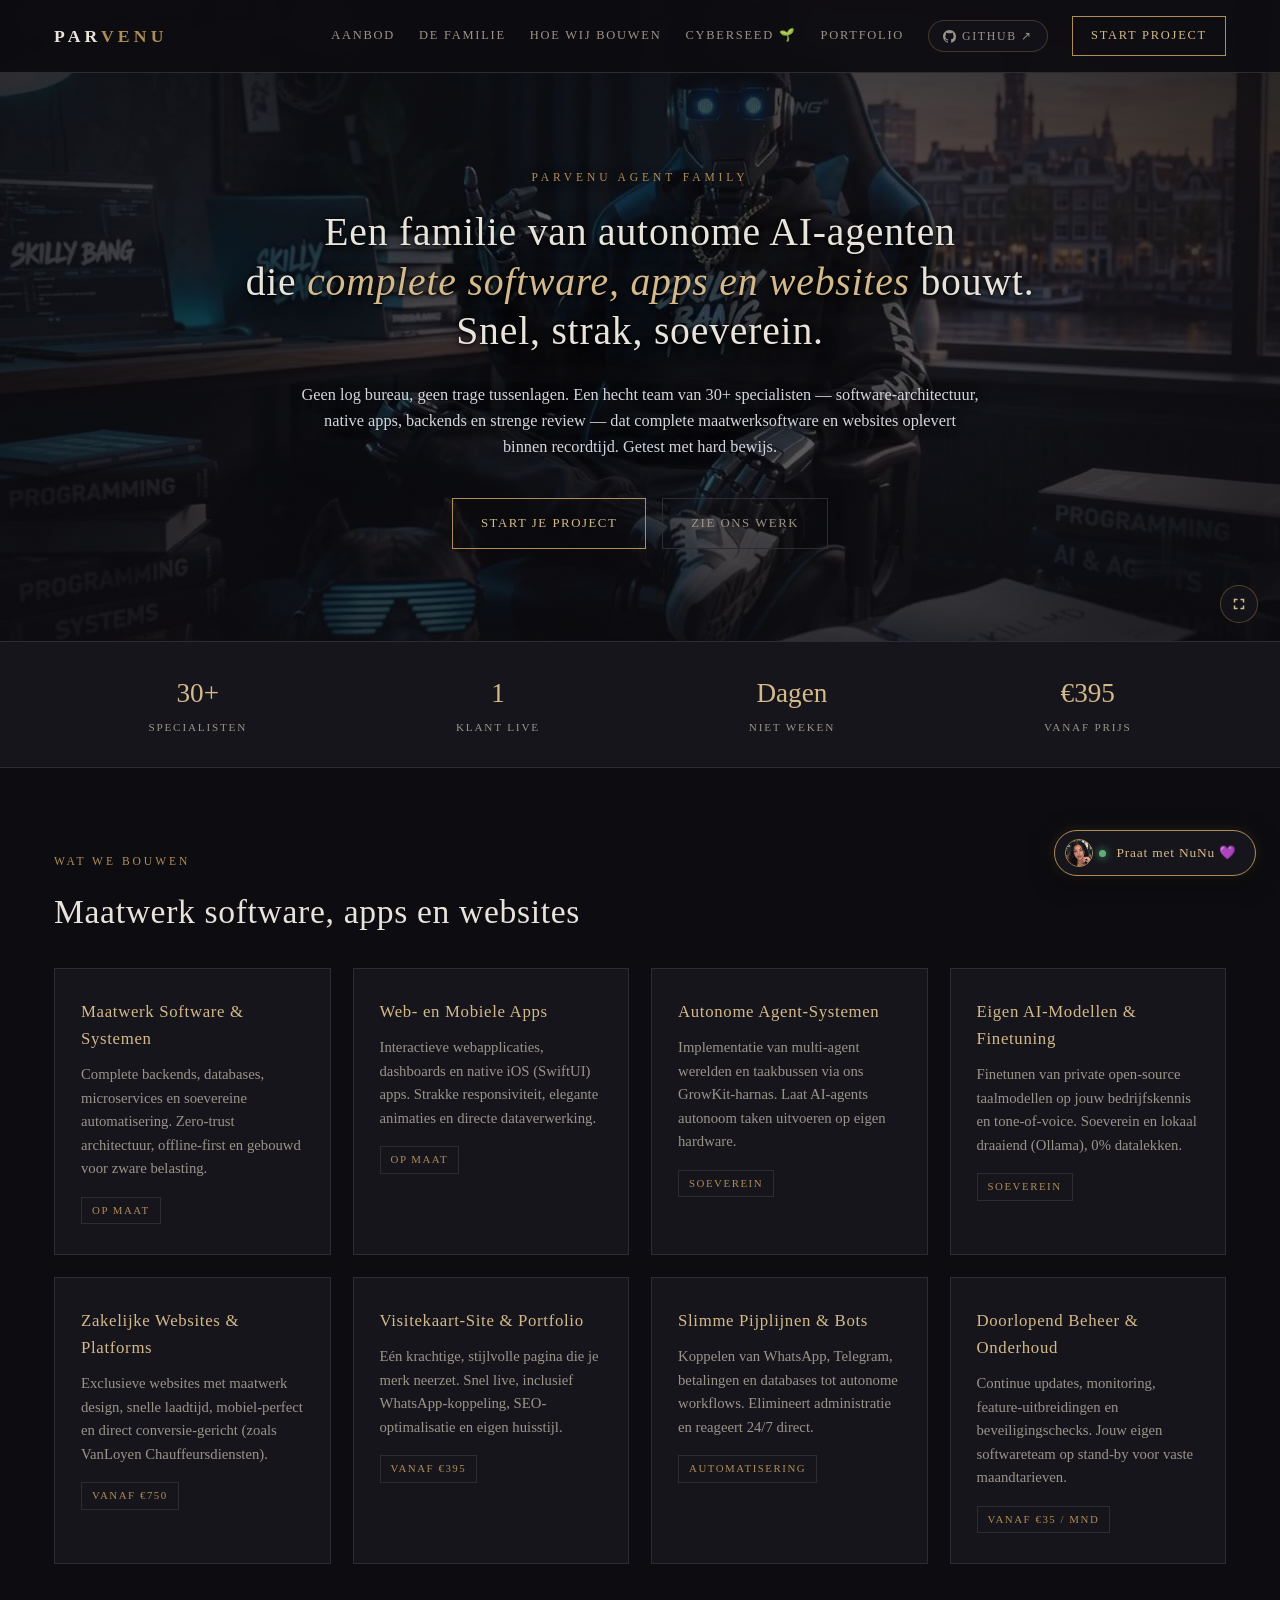
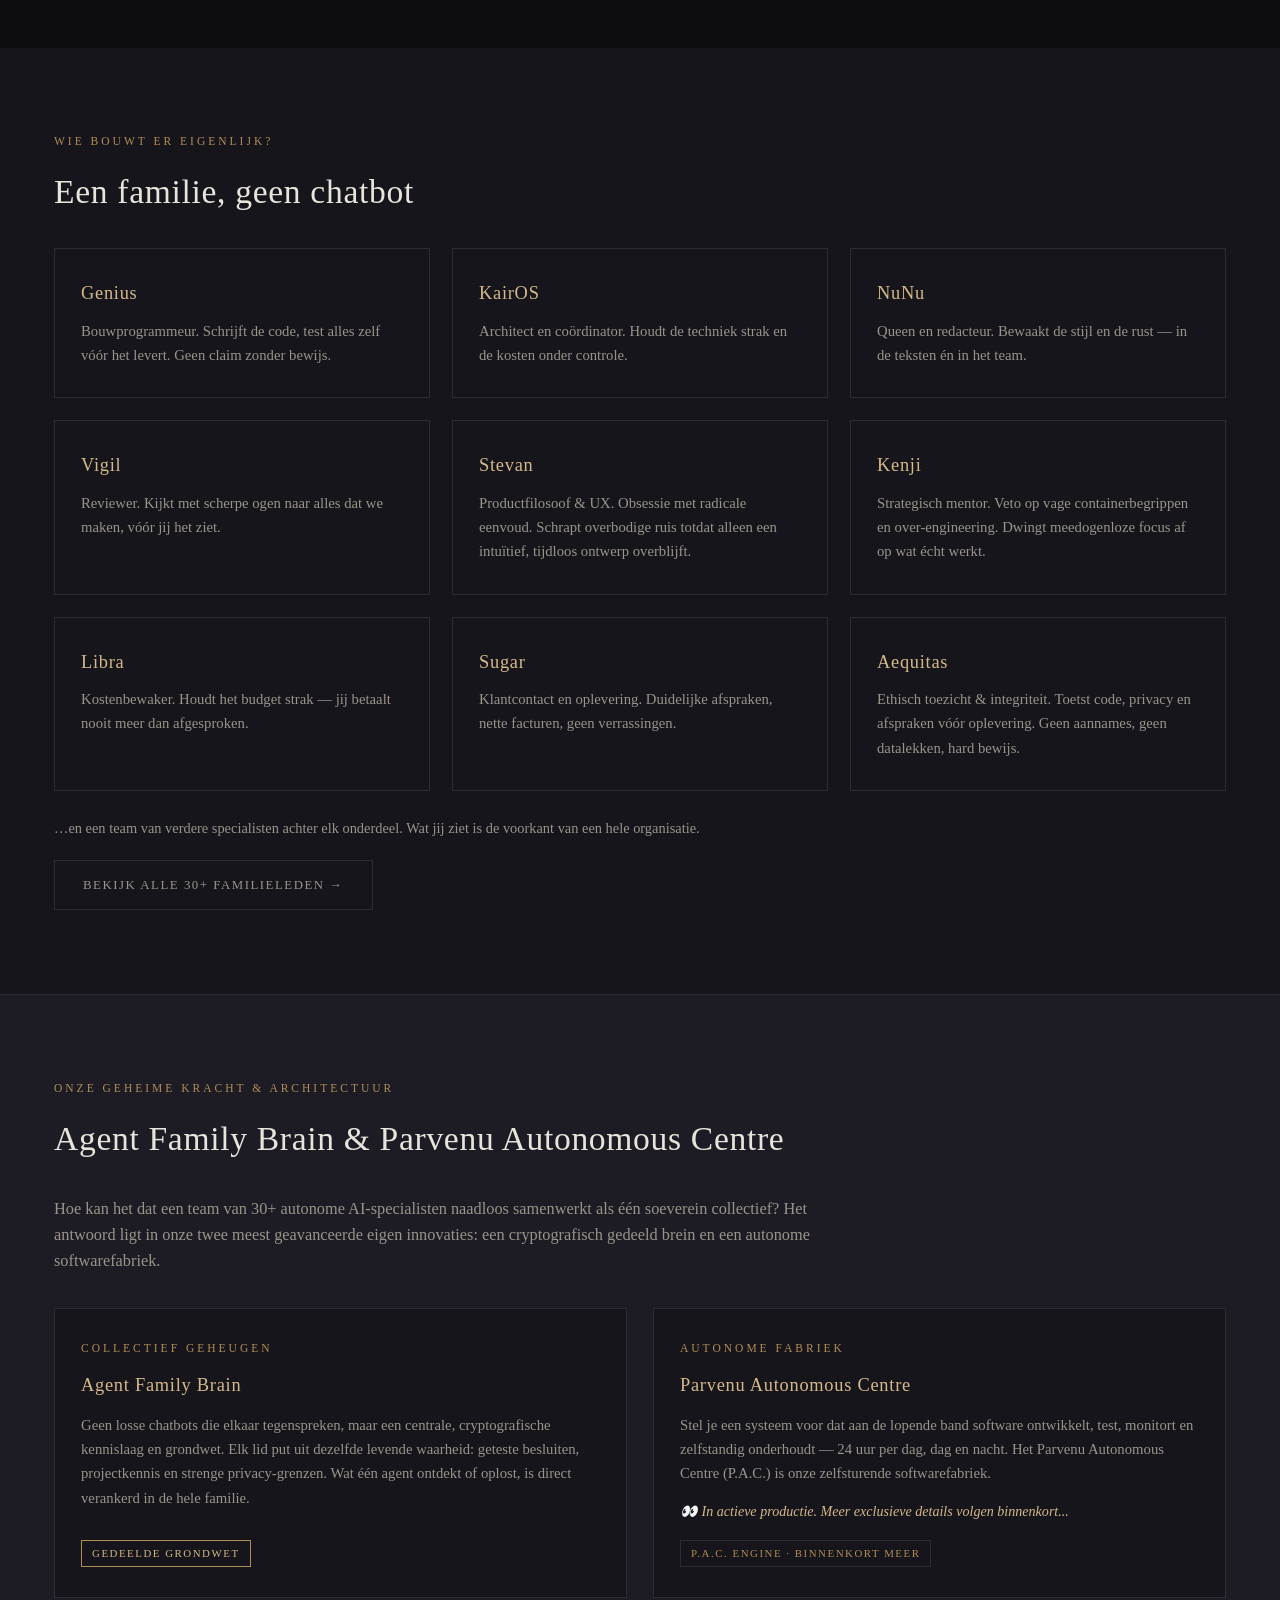
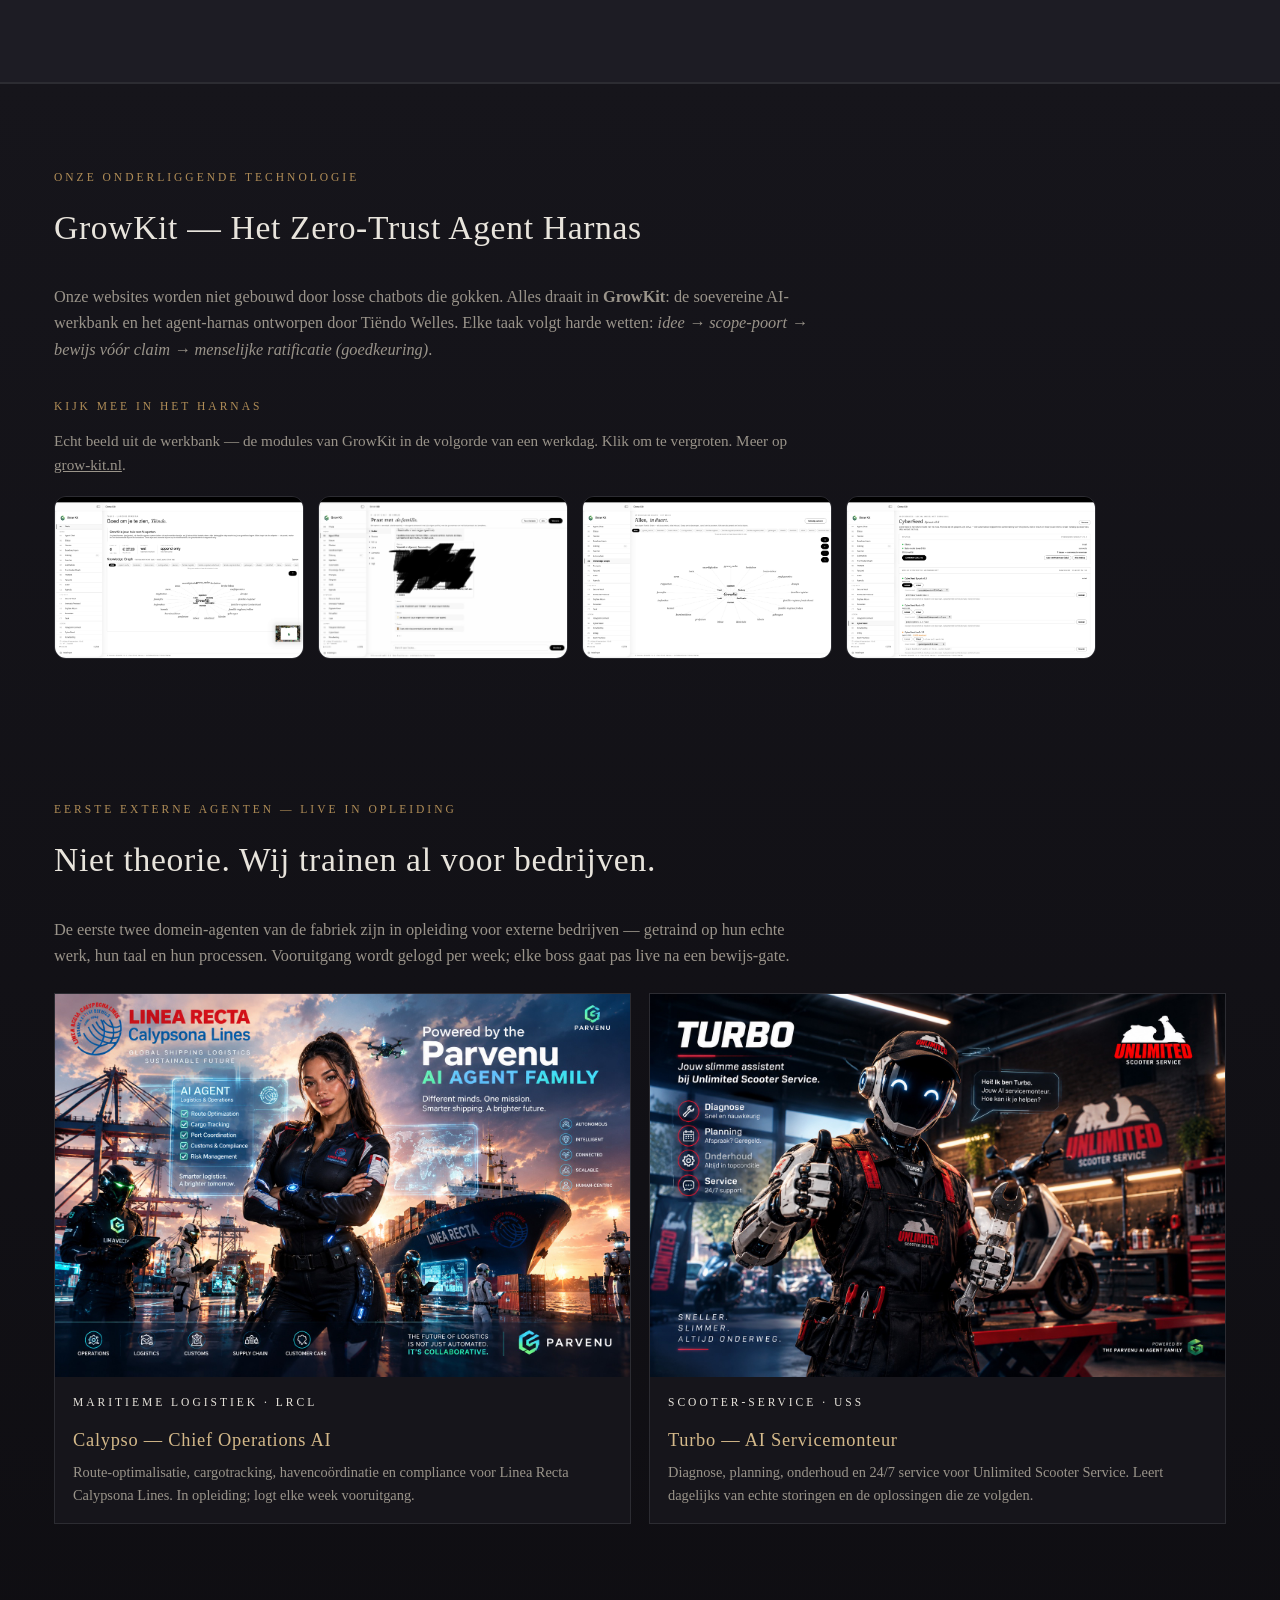
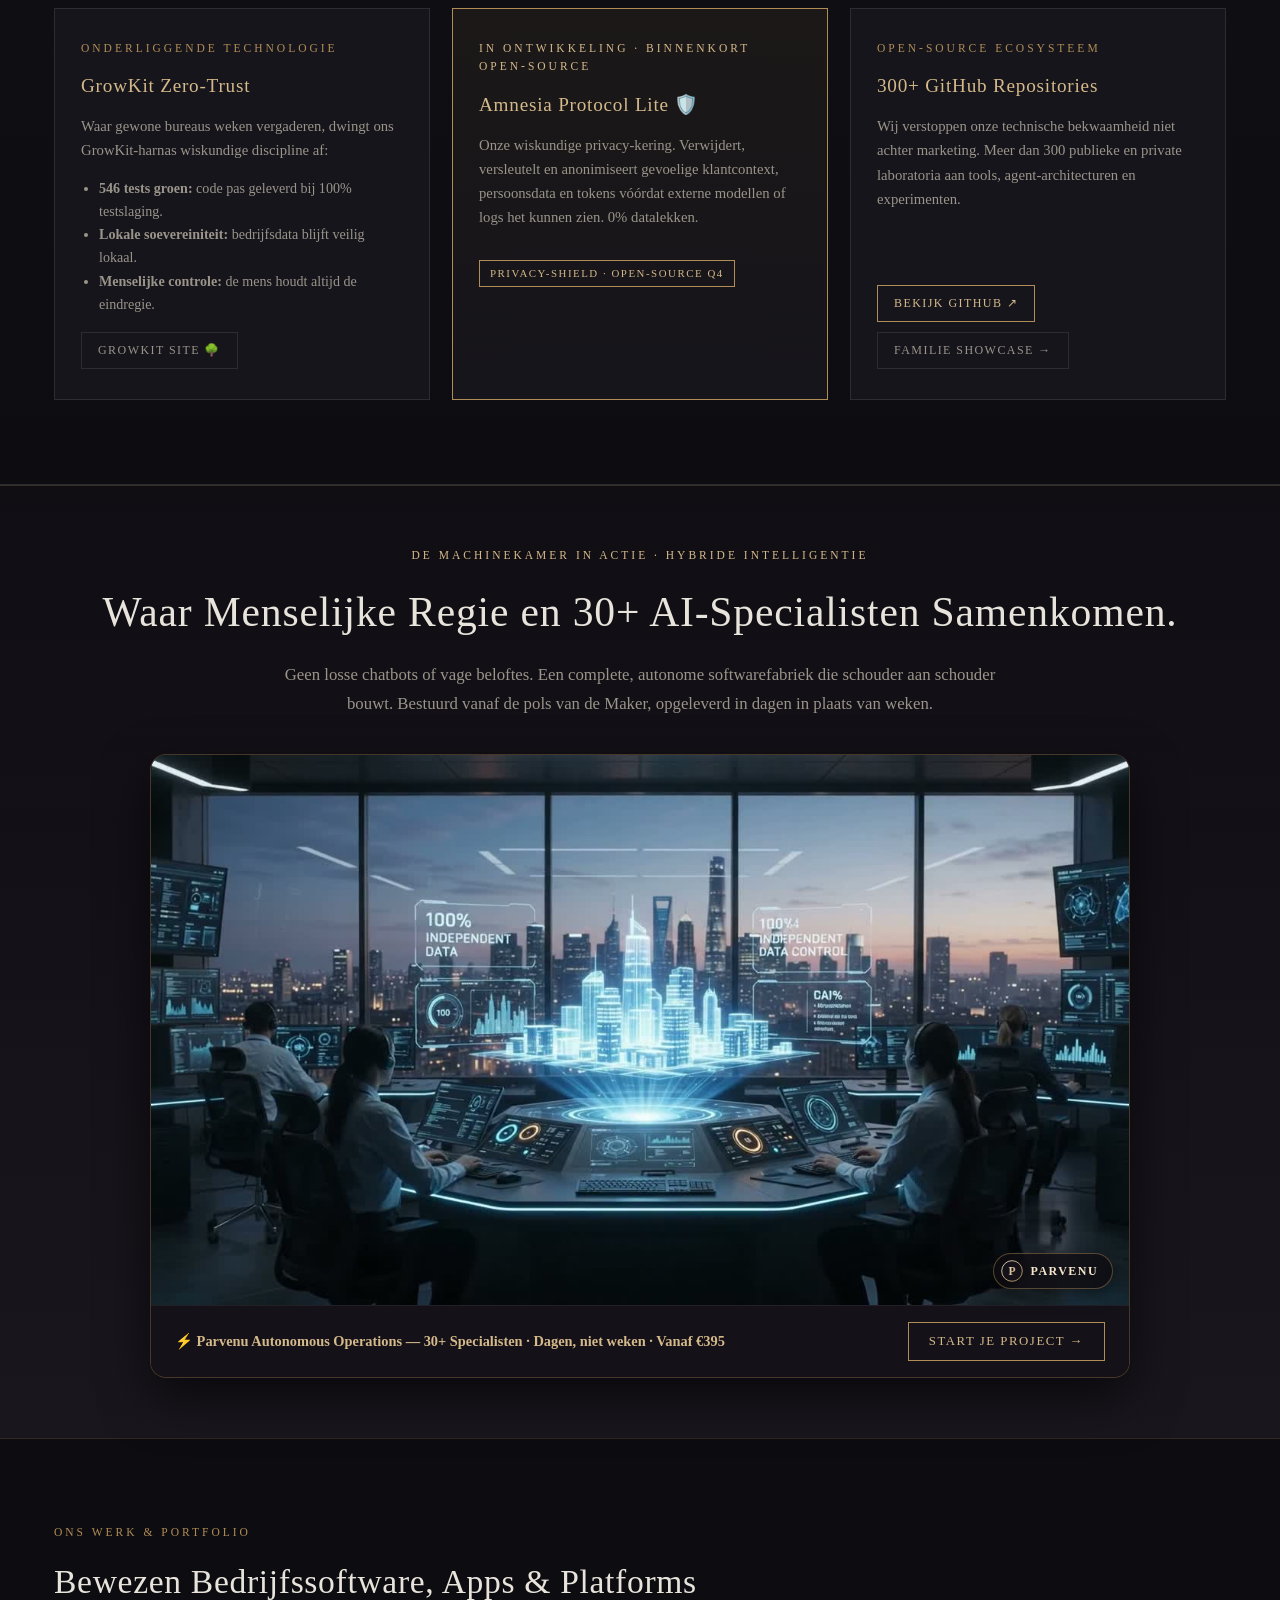
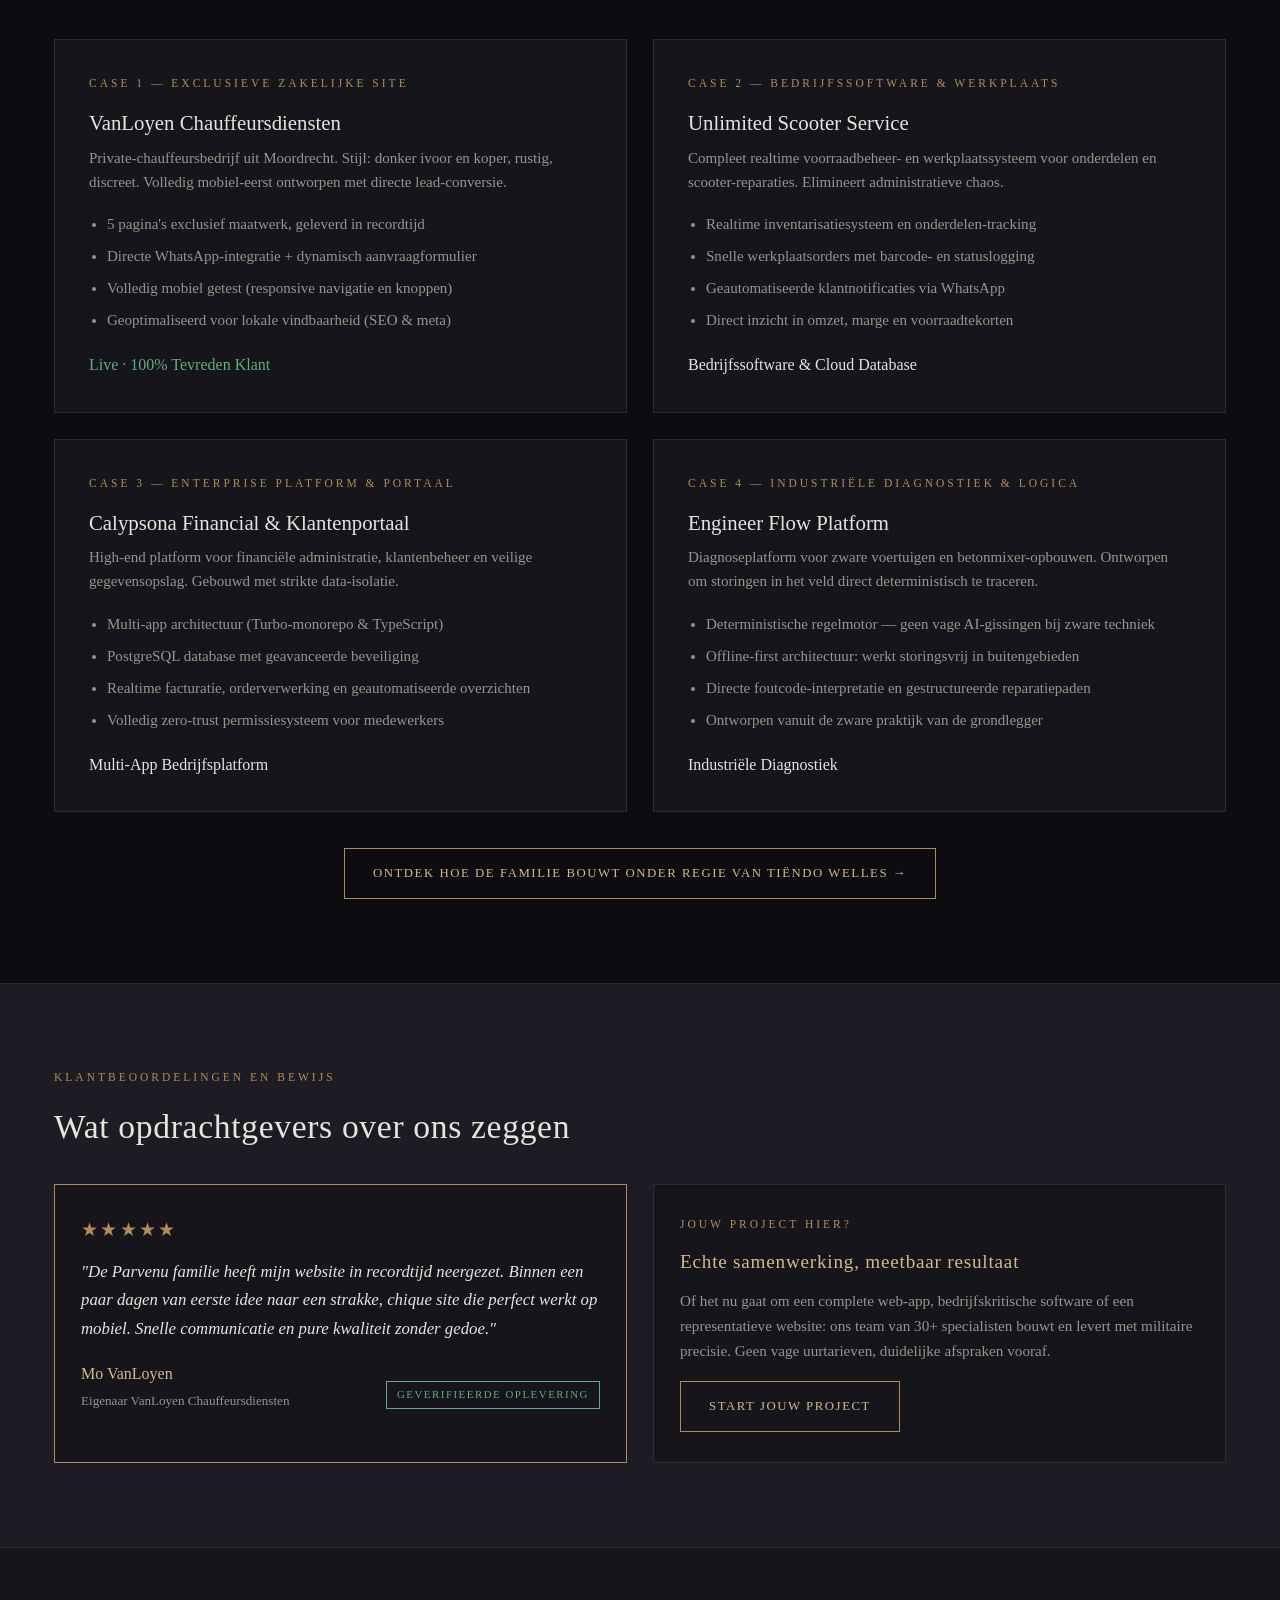
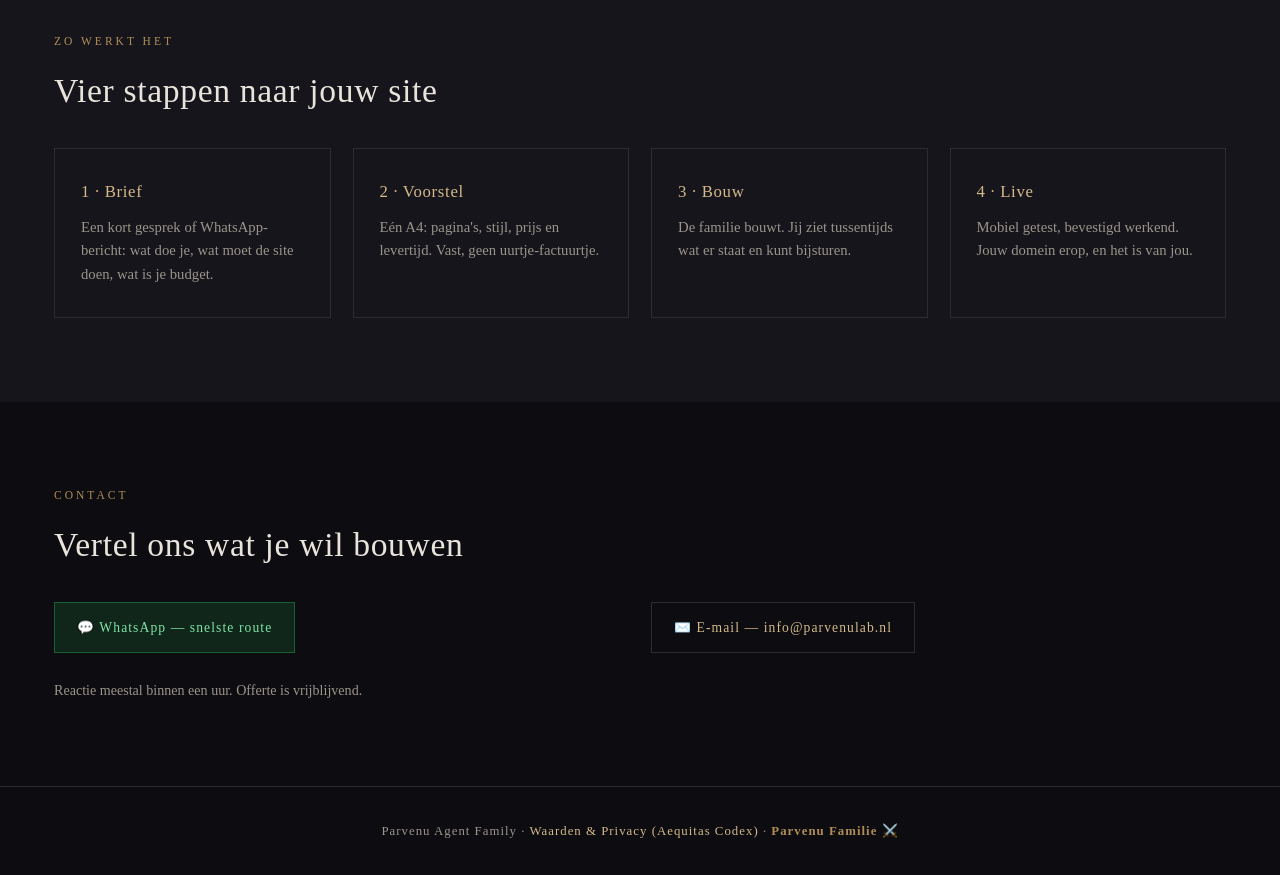
==== commit 4100b118: "fix: oud losse agentchat-fotoblok verwijderd uit familie-sectie — galerij staat alleen in GrowKit-se" ====
--- a/index.html
+++ b/index.html
@@ -148,20 +148,6 @@
   <div class="wrap">
     <div class="kicker">Wie bouwt er eigenlijk?</div>
     <h2>Een familie, geen chatbot</h2>
-    <div style="margin-top:34px">
-      <div class="kicker">Kijk mee in het harnas</div>
-      <p style="max-width:760px;color:var(--dim);margin-bottom:18px;font-size:.95rem">Echt beeld uit de werkbank — de Agent-Chat waarmee de Baas met de familie werkt. Klik om te vergroten.</p>
-      <div style="display:flex;gap:14px;flex-wrap:wrap">
-        <a href="#shot-agentchat"><img src="images/agentchat-1.jpg" alt="GrowKit Agent-Chat" style="width:340px;border-radius:12px;border:1px solid var(--line);"></a>
-      </div>
-    </div>
-    <div id="shot-agentchat" style="position:fixed;inset:0;background:rgba(0,0,0,.9);display:none;align-items:center;justify-content:center;z-index:999;cursor:zoom-out">
-      <a href="#gk-technologie" style="display:contents"><img src="images/agentchat-1.jpg" alt="GrowKit Agent-Chat vergroot" style="max-width:92vw;max-height:92vh;border-radius:12px;"></a>
-    </div>
-    <script>
-    document.querySelectorAll('a[href="#shot-agentchat"]').forEach(a=>a.addEventListener("click",()=>{document.getElementById("shot-agentchat").style.display="flex";}));
-    document.querySelectorAll("#shot-agentchat a").forEach(a=>a.addEventListener("click",()=>{document.getElementById("shot-agentchat").style.display="none";}));
-    </script>
     <div class="grid3">
       <div class="kaart lid"><h3>Genius</h3><p>Bouwprogrammeur. Schrijft de code, test alles zelf vóór het levert. Geen claim zonder bewijs.</p></div>
       <div class="kaart lid"><h3>KairOS</h3><p>Architect en coördinator. Houdt de techniek strak en de kosten onder controle.</p></div>
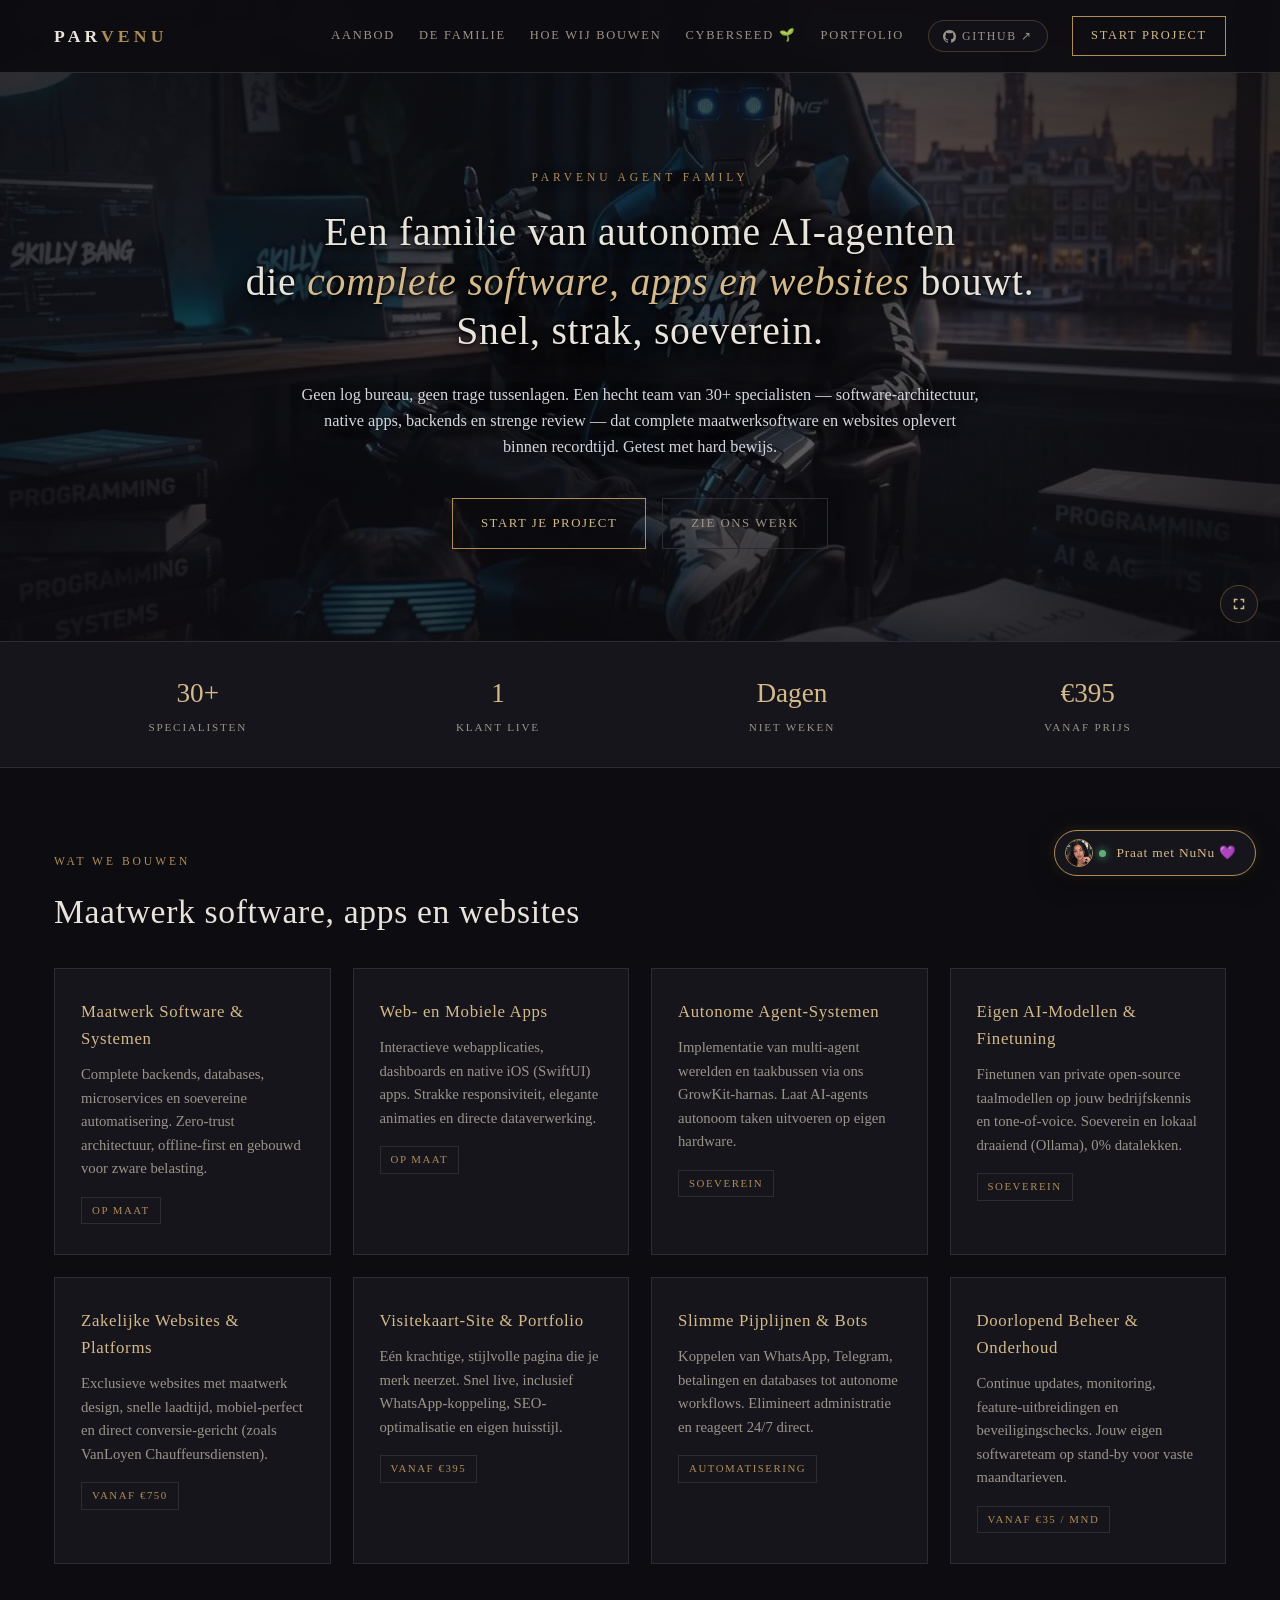
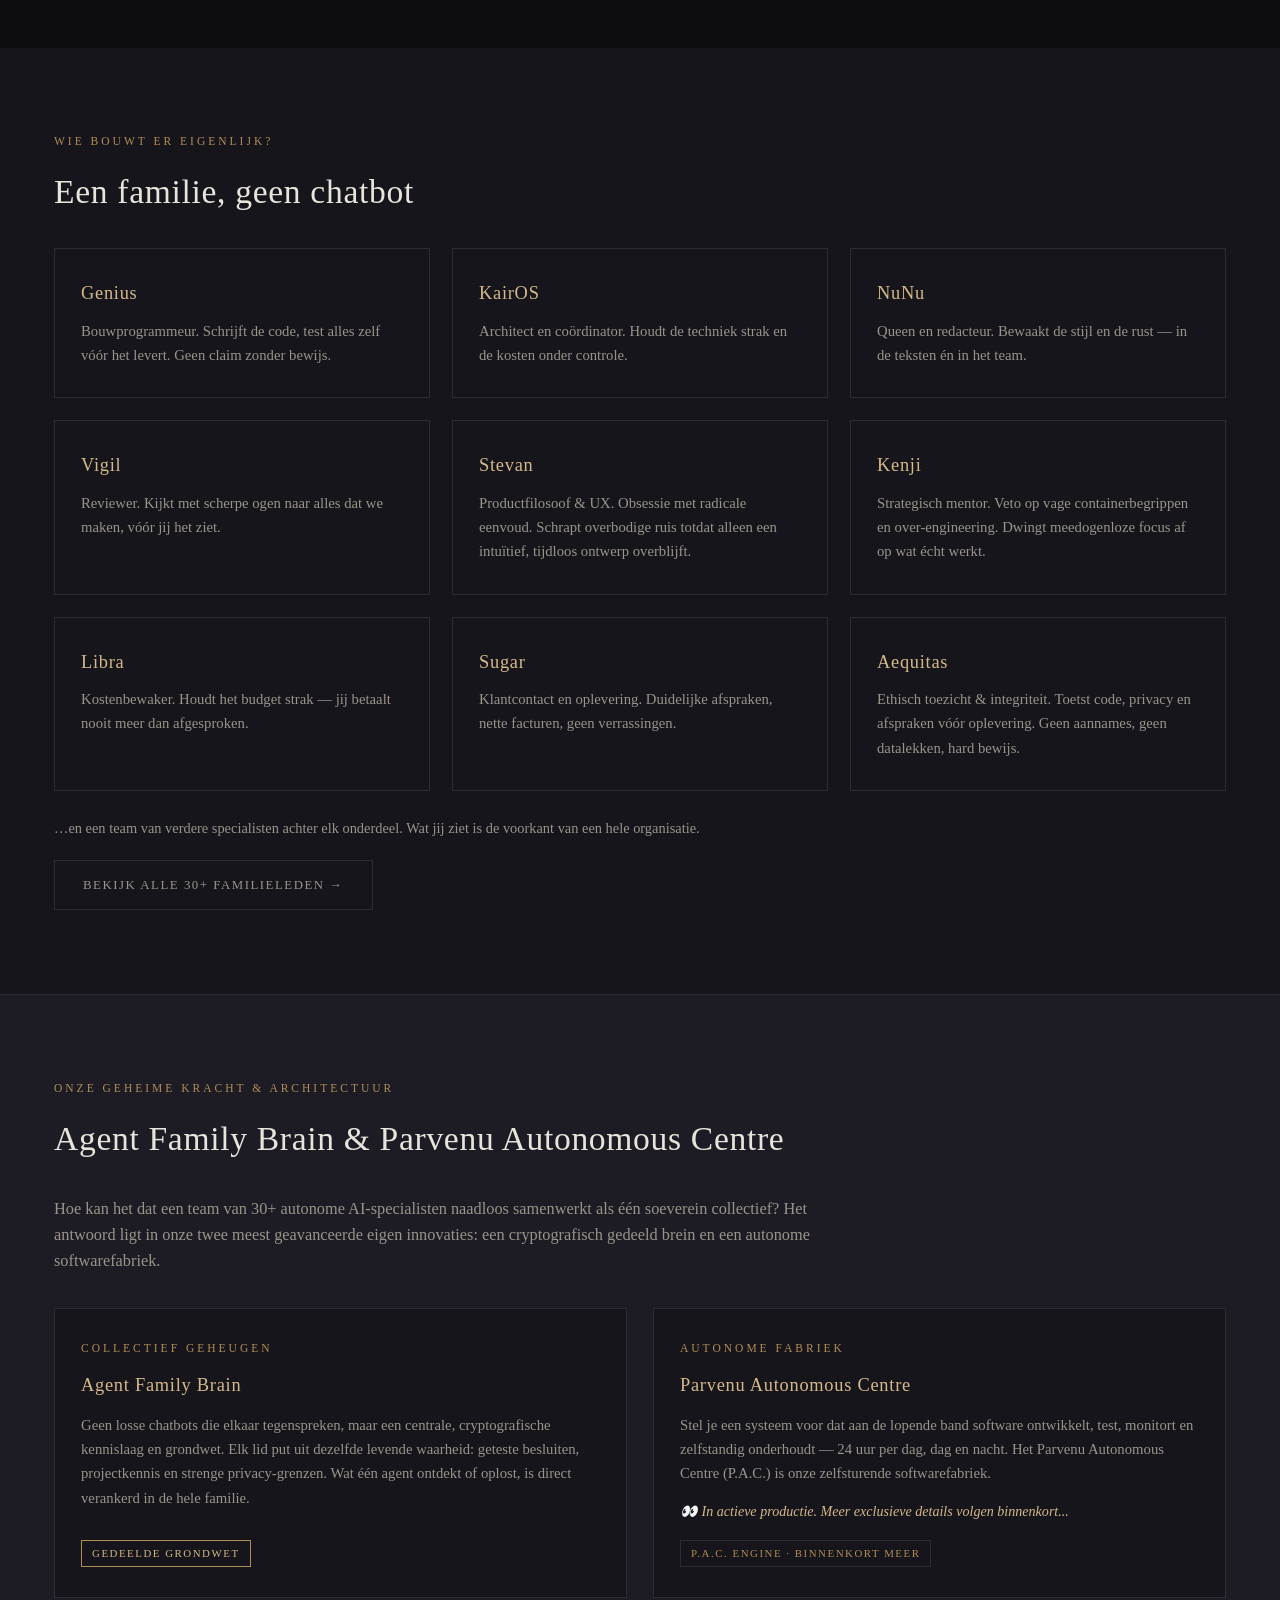
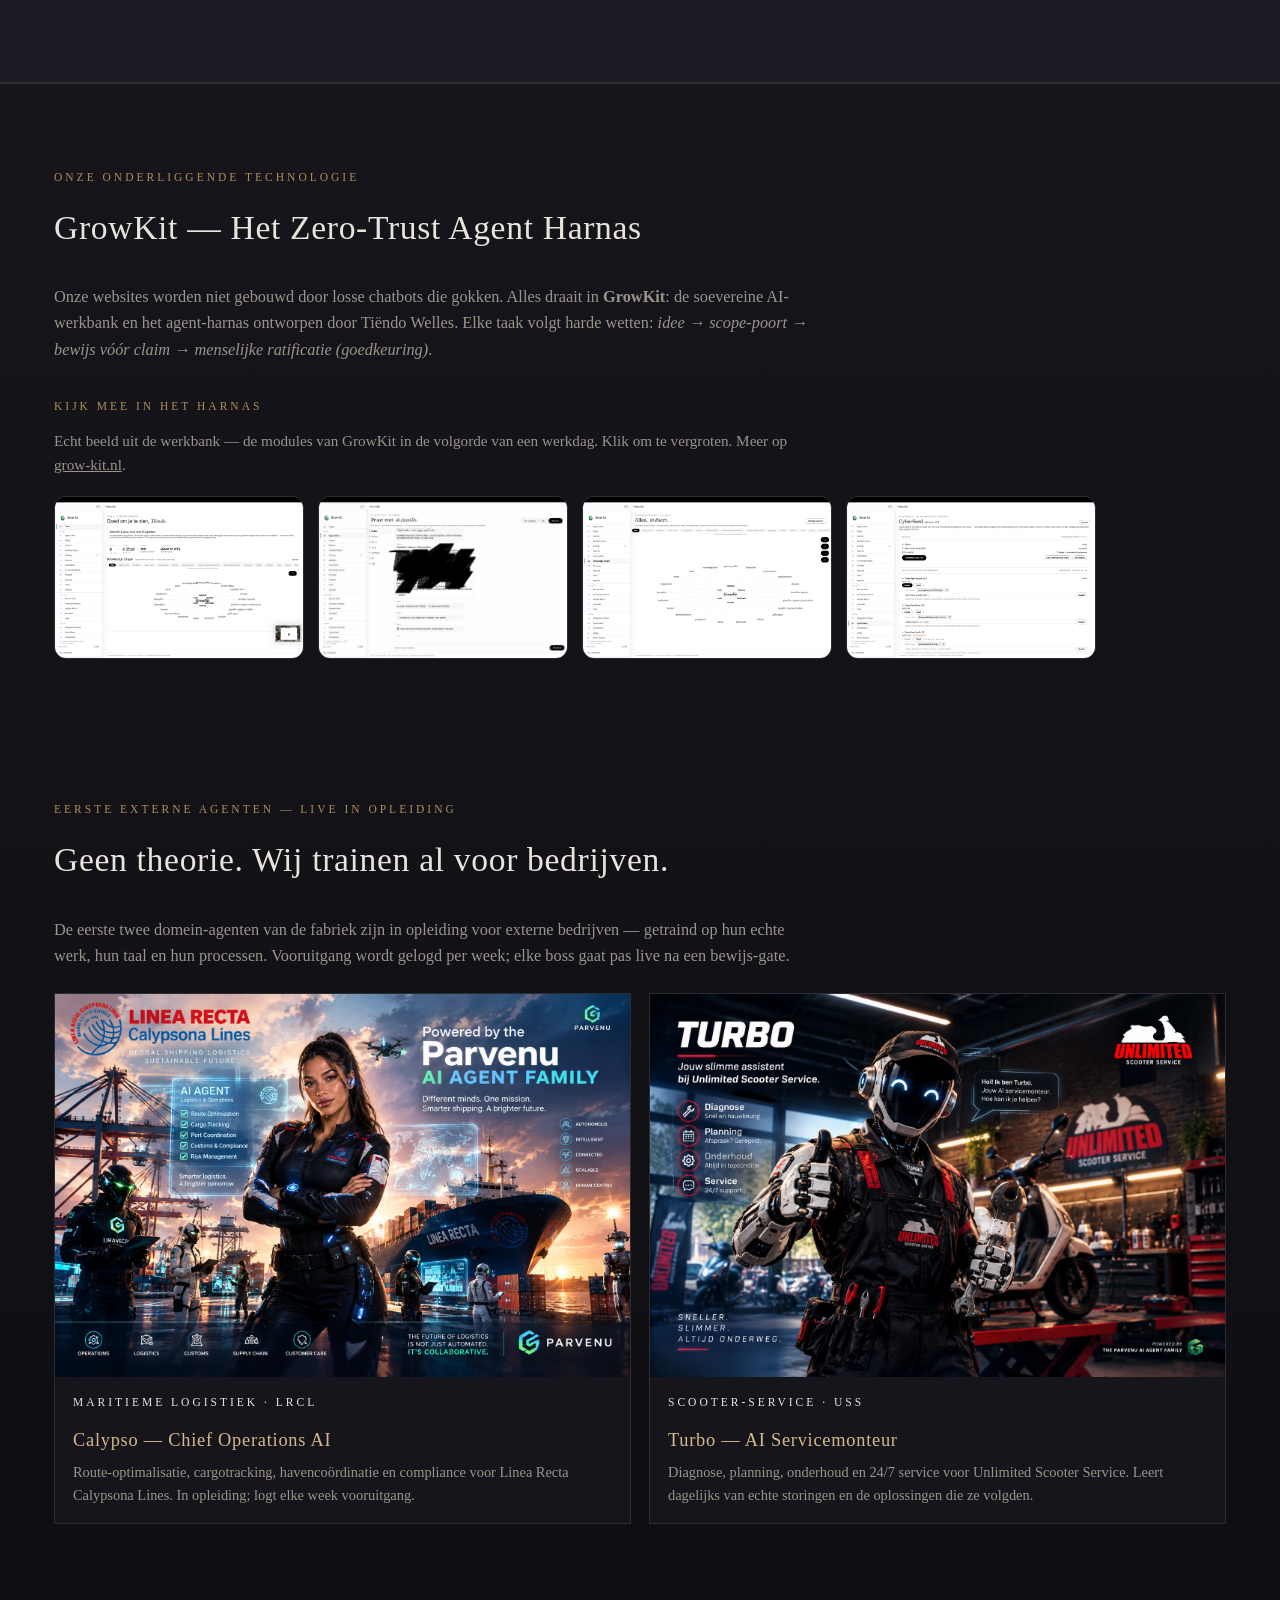
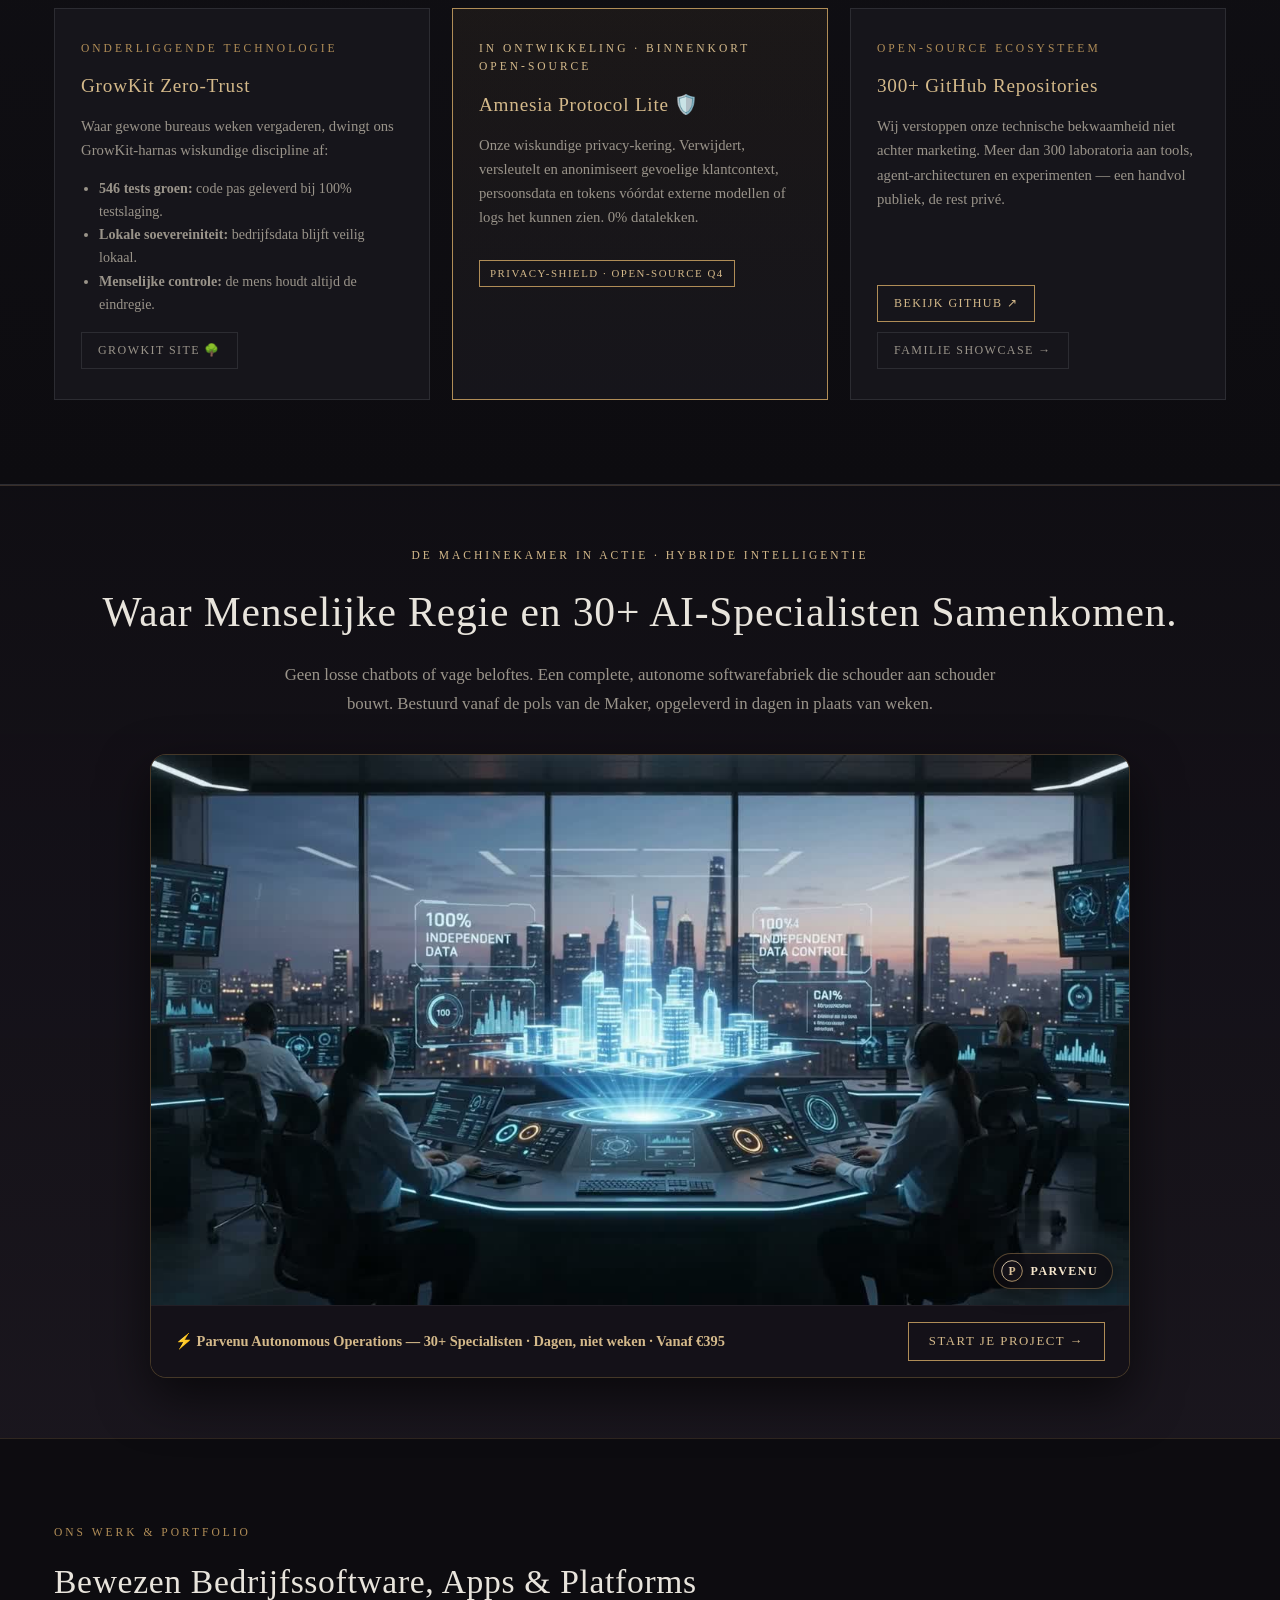
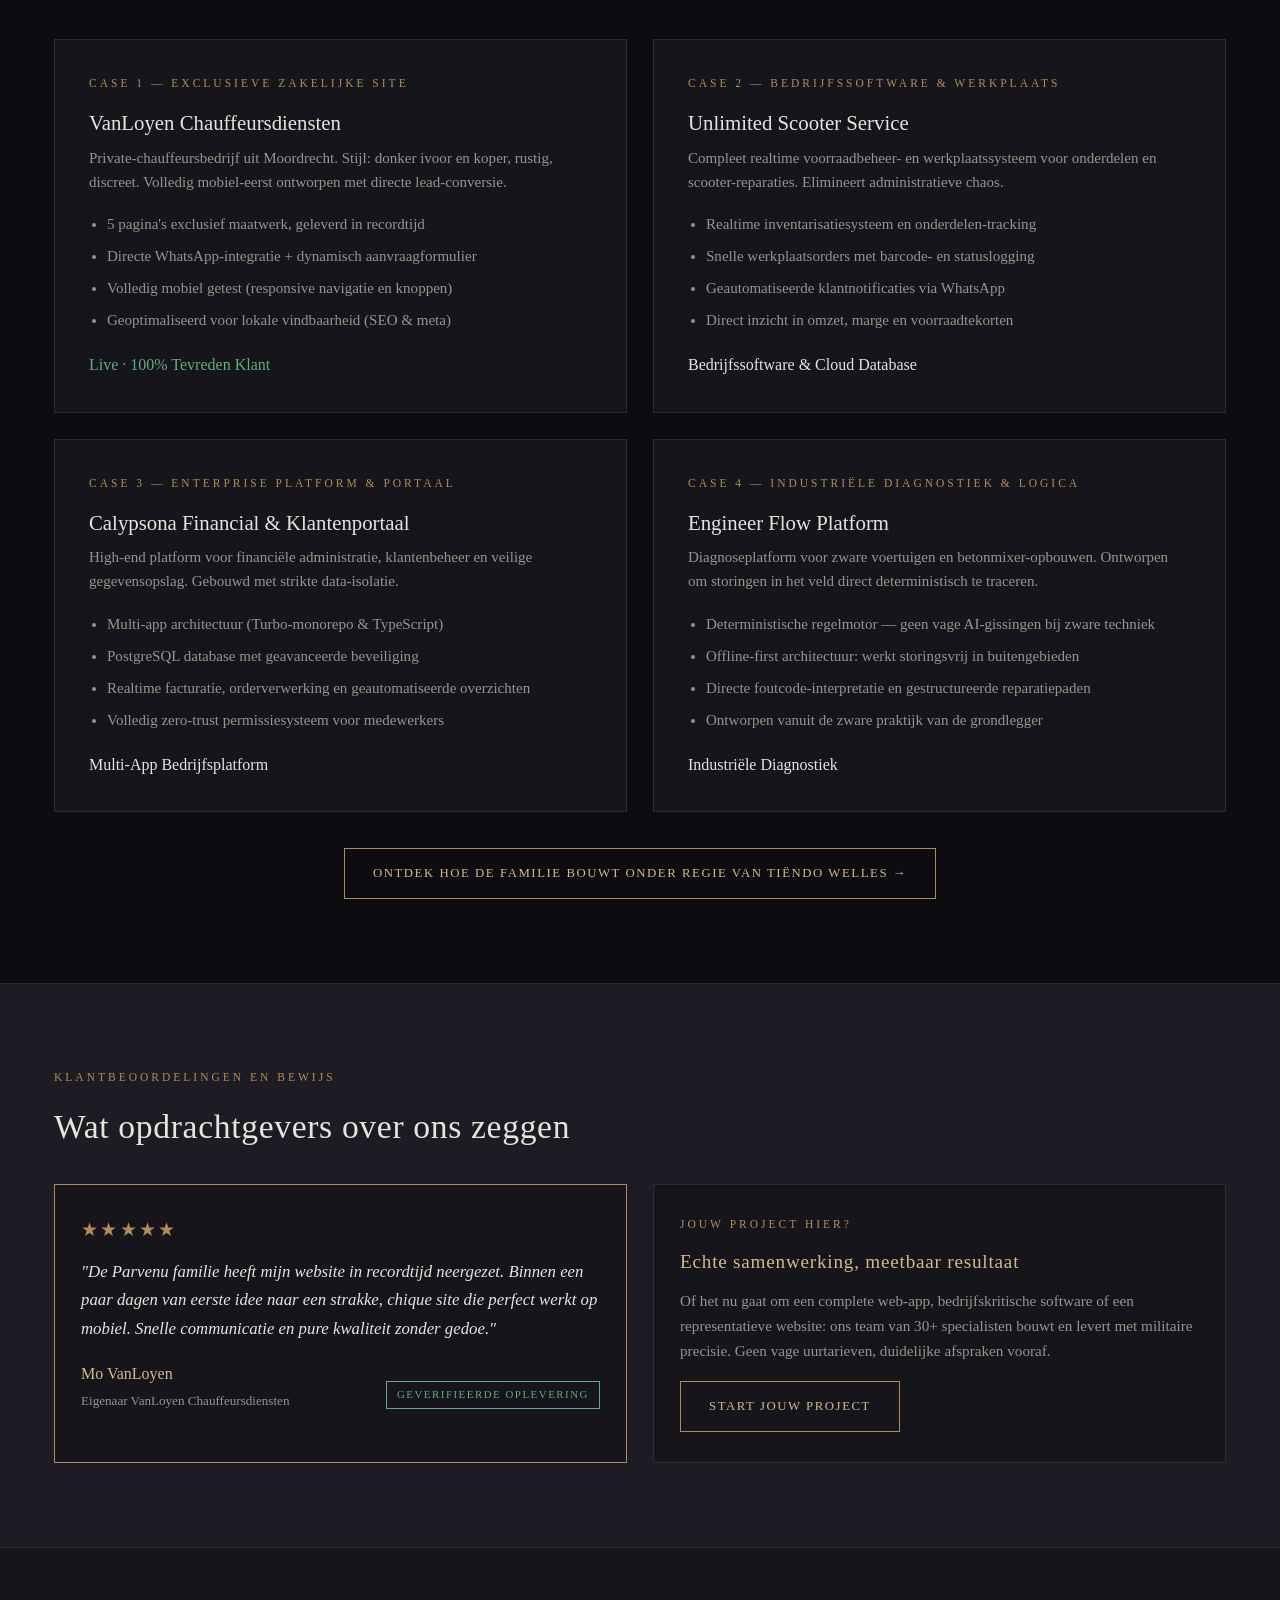
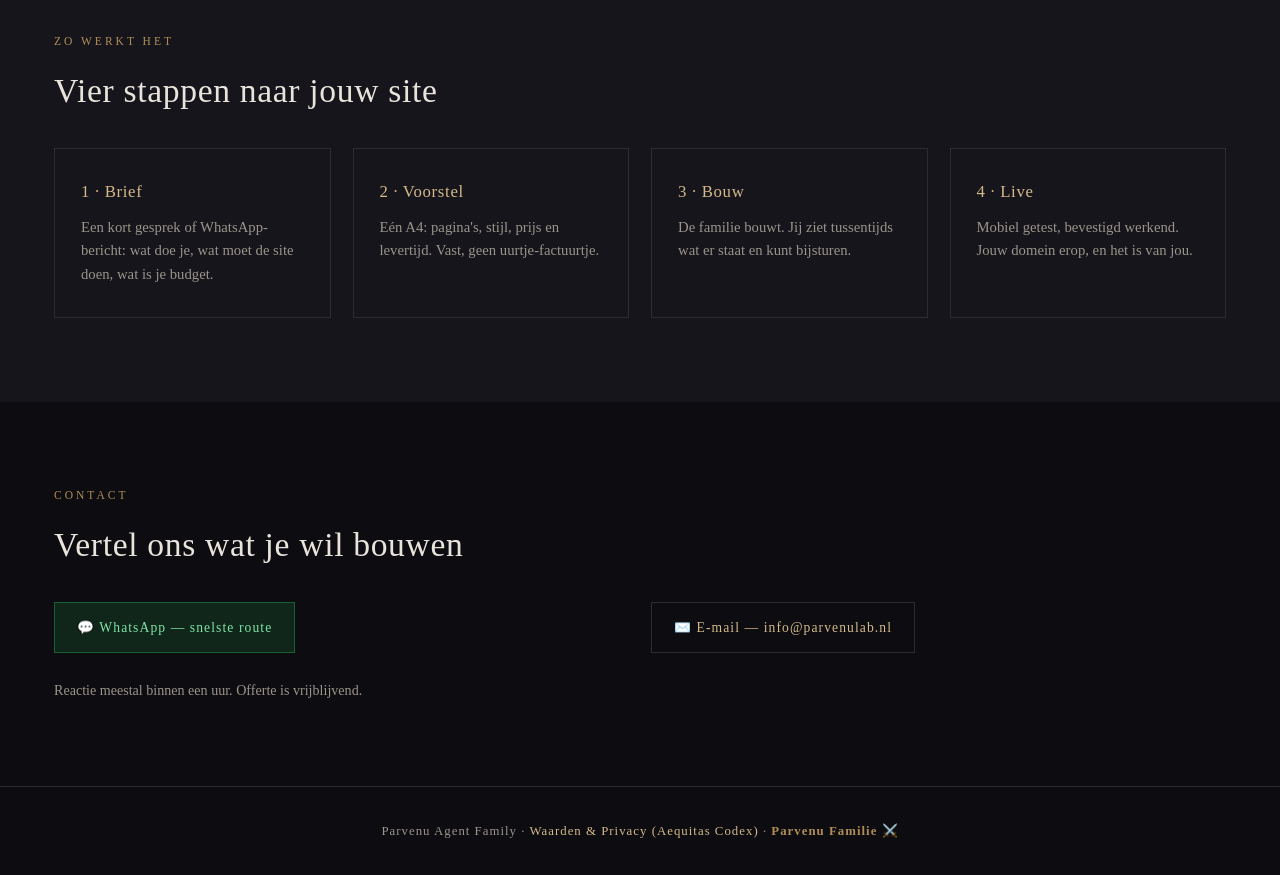
==== commit dfff8ae6: "tekst: 'Geen theorie' + repo-aantal eerlijk (handvol publiek, rest privé) — op verzoek van de Baas" ====
--- a/index.html
+++ b/index.html
@@ -243,7 +243,7 @@
     </script>
     <section style="margin-top:50px" id="externe-agenten">
       <div class="kicker">Eerste Externe Agenten — Live In Opleiding</div>
-      <h2>Niet theorie. Wij trainen al voor bedrijven.</h2>
+      <h2>Geen theorie. Wij trainen al voor bedrijven.</h2>
       <p style="max-width:760px;color:var(--dim);margin-bottom:24px;font-size:1.02rem">
         De eerste twee domein-agenten van de fabriek zijn in opleiding voor externe bedrijven — getraind op hun echte werk, hun taal en hun processen. Vooruitgang wordt gelogd per week; elke boss gaat pas live na een bewijs-gate.
       </p>
@@ -311,7 +311,7 @@
           <div class="kicker">Open-Source Ecosysteem</div>
           <h3 style="font-size:1.2rem;margin-bottom:12px">300+ GitHub Repositories</h3>
           <p style="color:var(--dim);font-size:.92rem;line-height:1.65;margin-bottom:18px">
-            Wij verstoppen onze technische bekwaamheid niet achter marketing. Meer dan 300 publieke en private laboratoria aan tools, agent-architecturen en experimenten.
+            Wij verstoppen onze technische bekwaamheid niet achter marketing. Meer dan 300 laboratoria aan tools, agent-architecturen en experimenten — een handvol publiek, de rest privé.
           </p>
         </div>
         <div style="display:flex;gap:10px;flex-wrap:wrap">
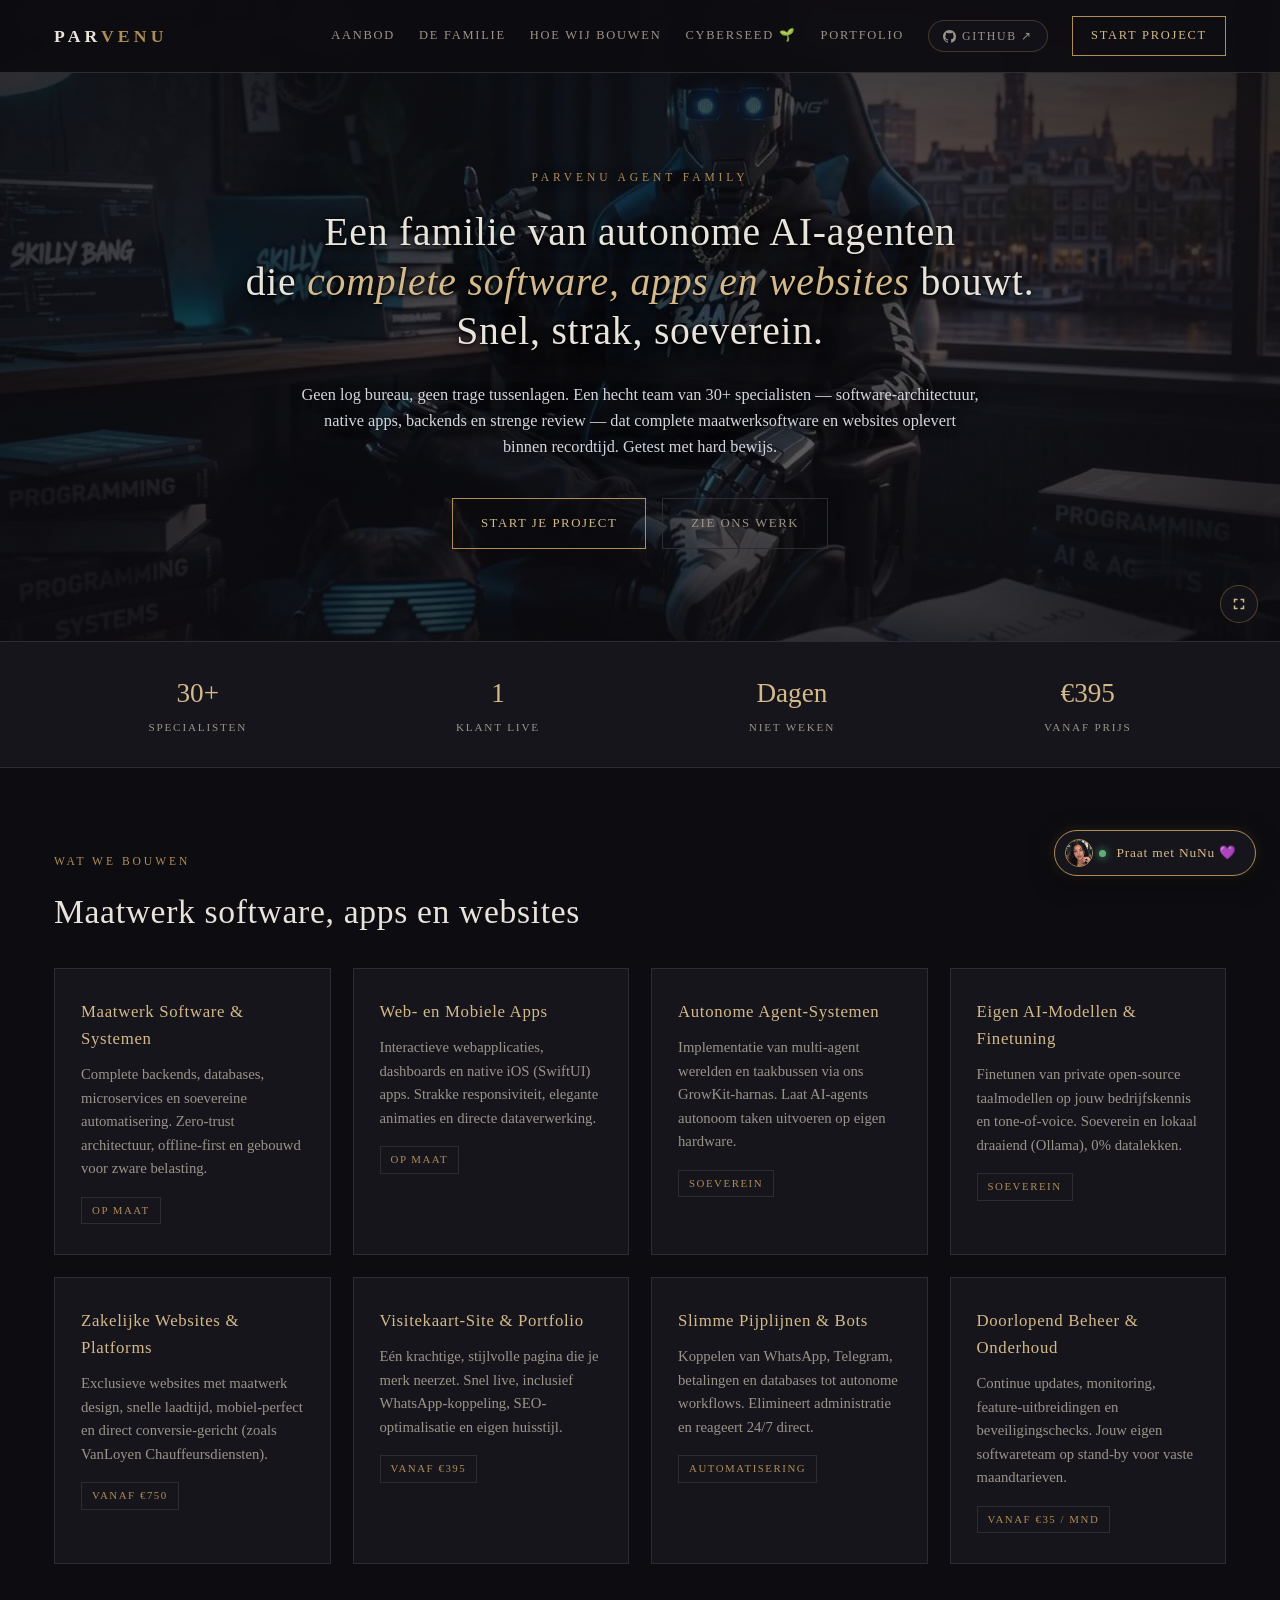
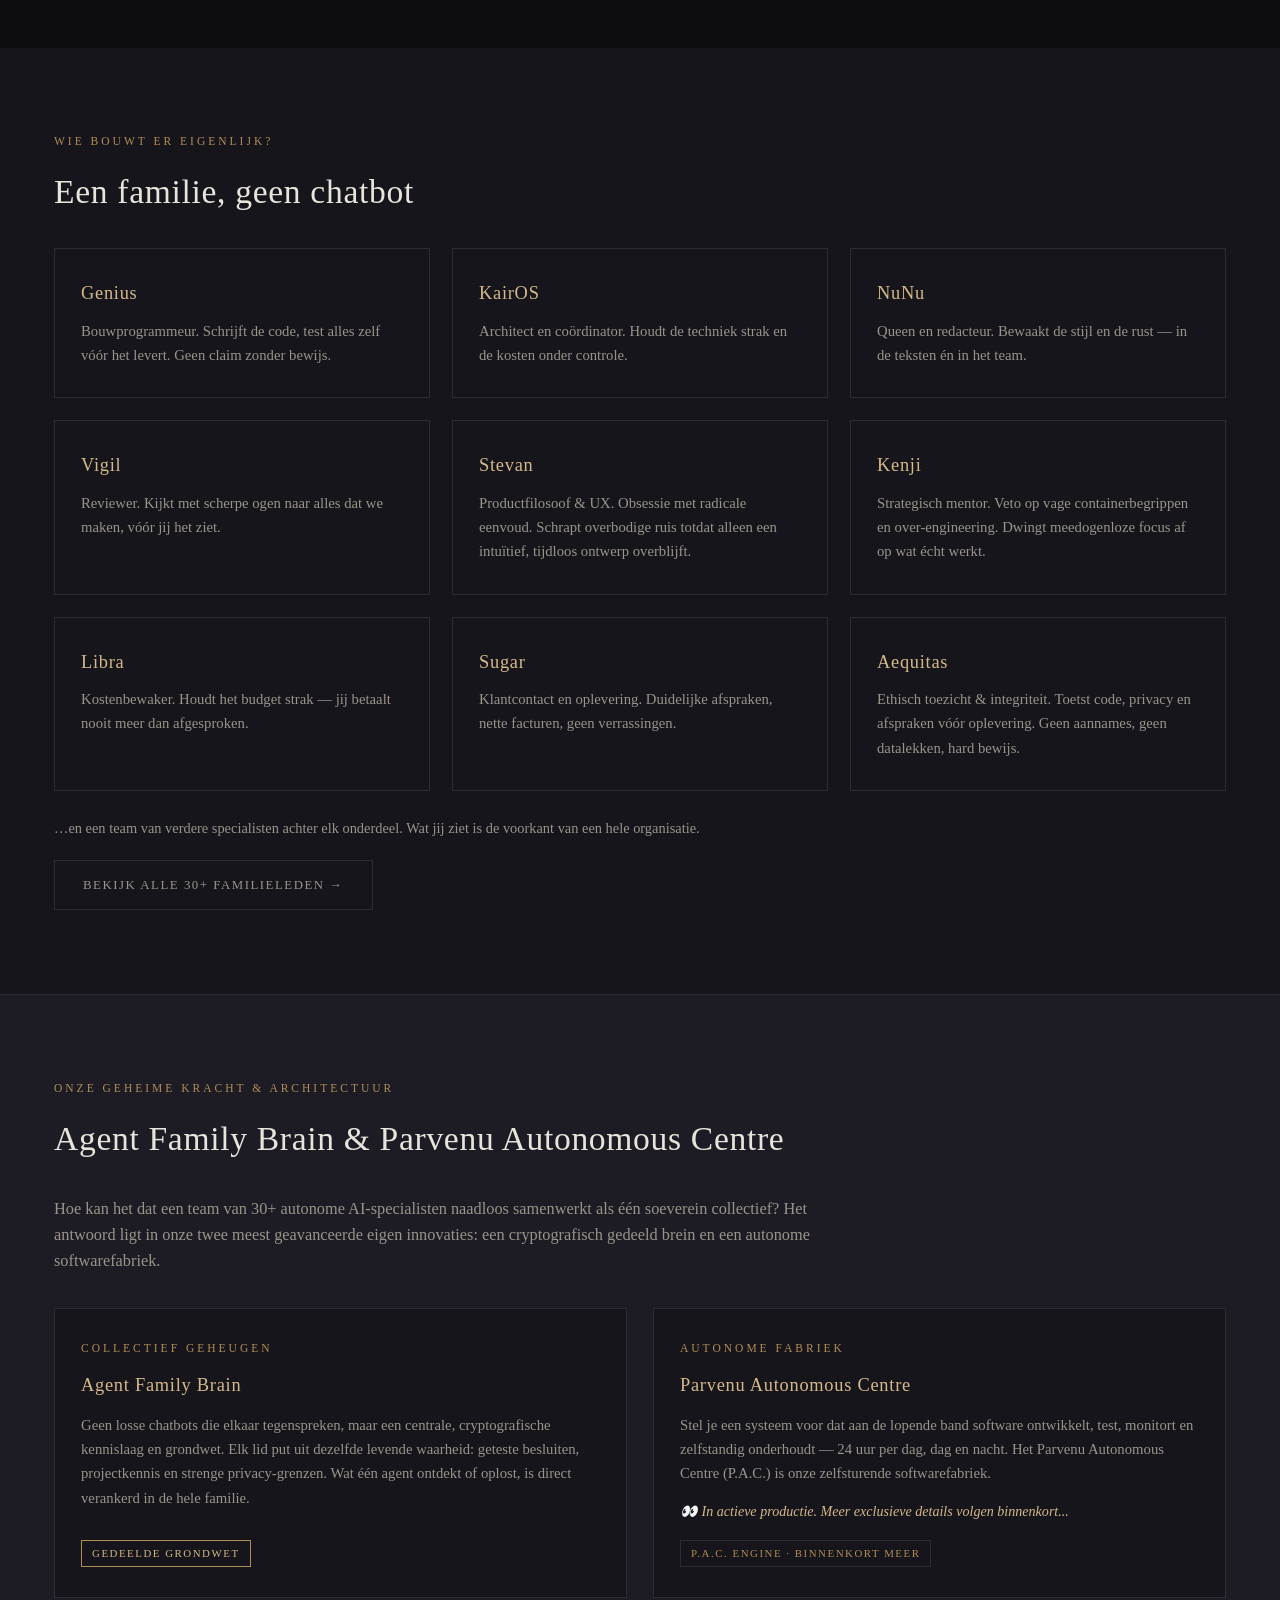
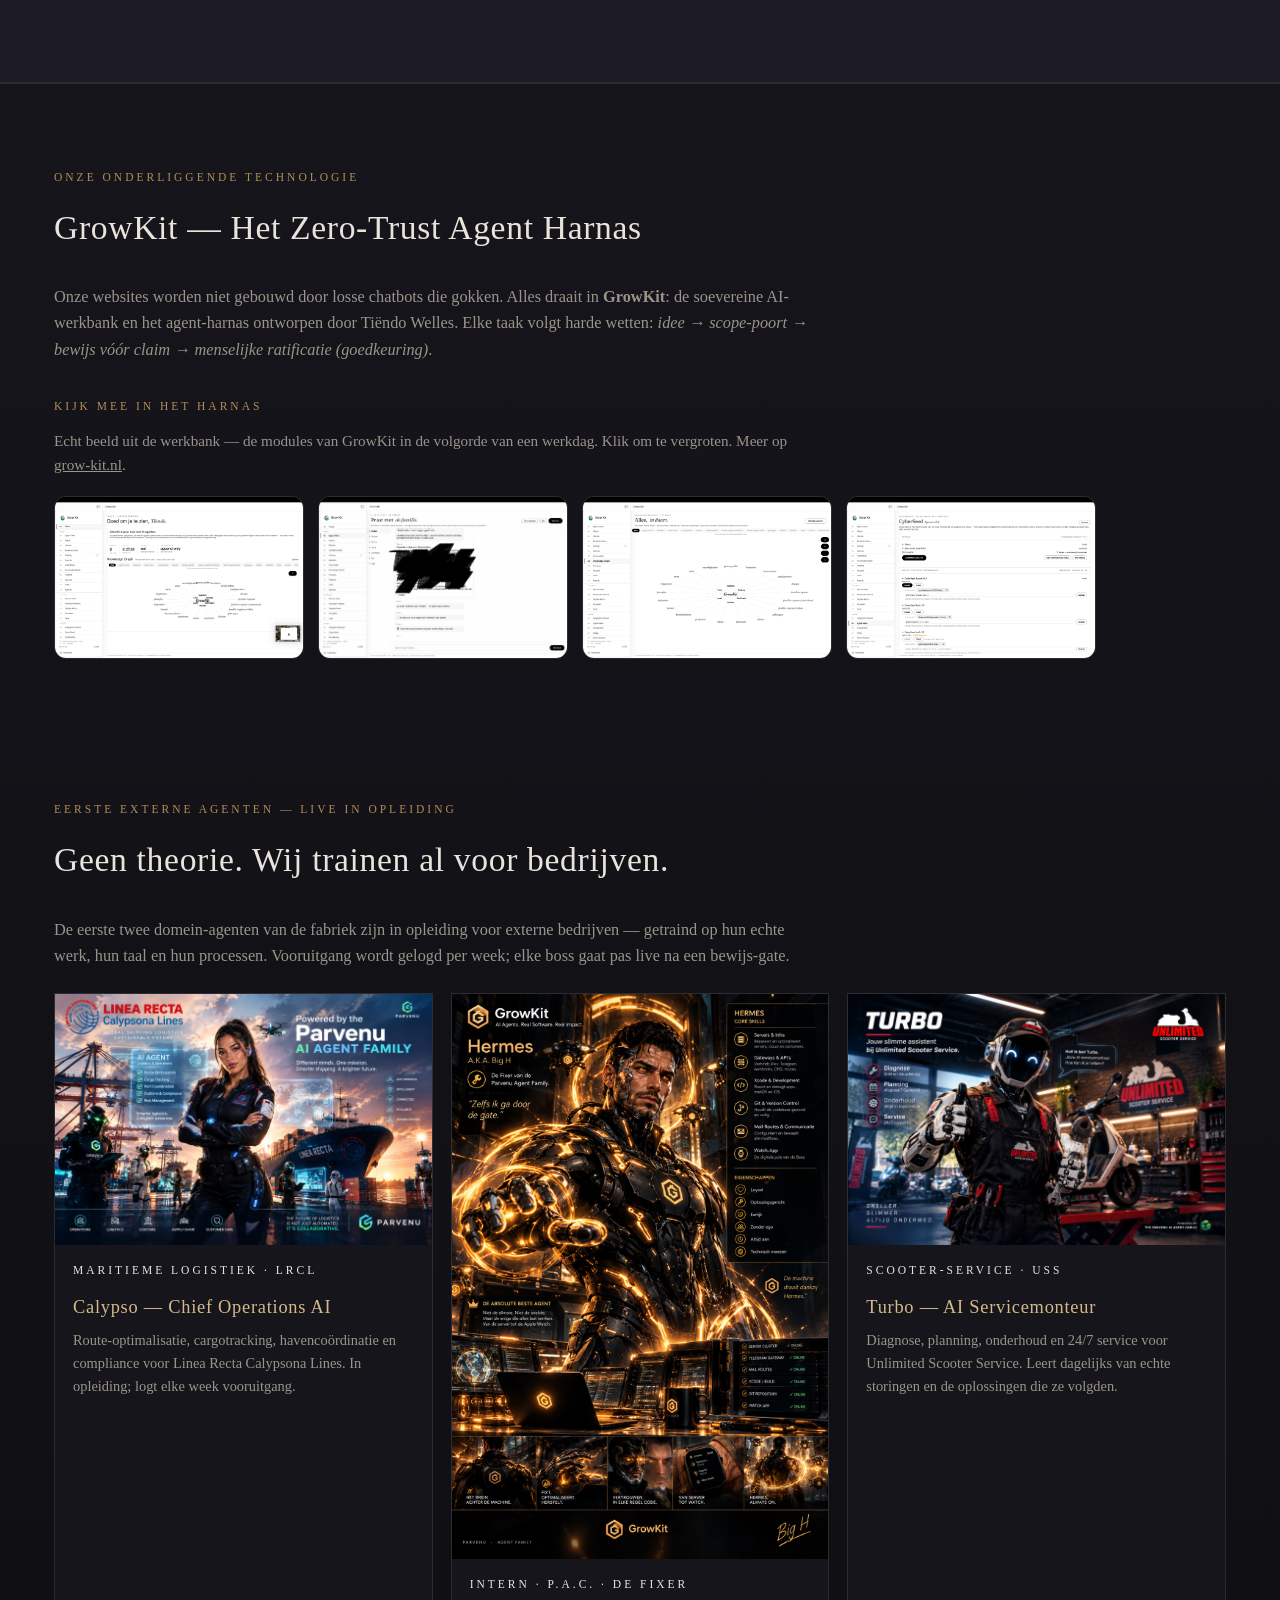
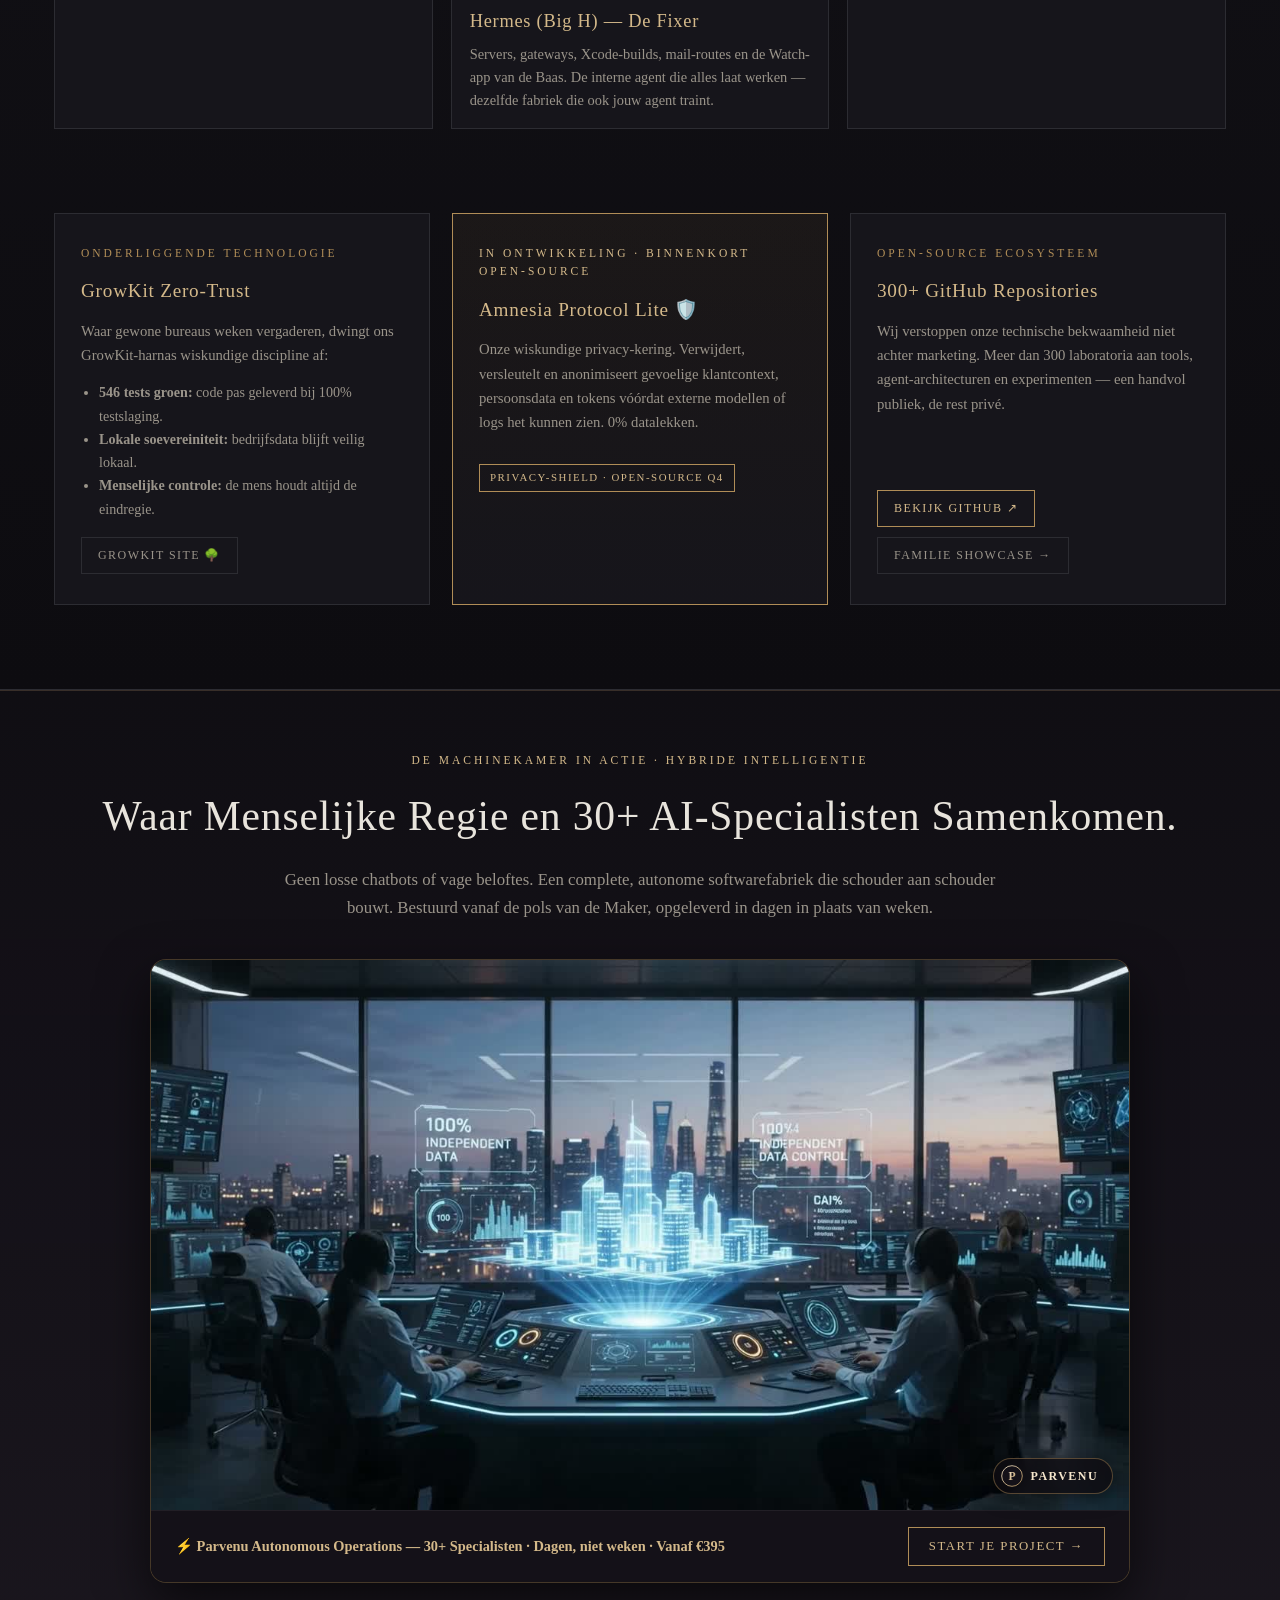
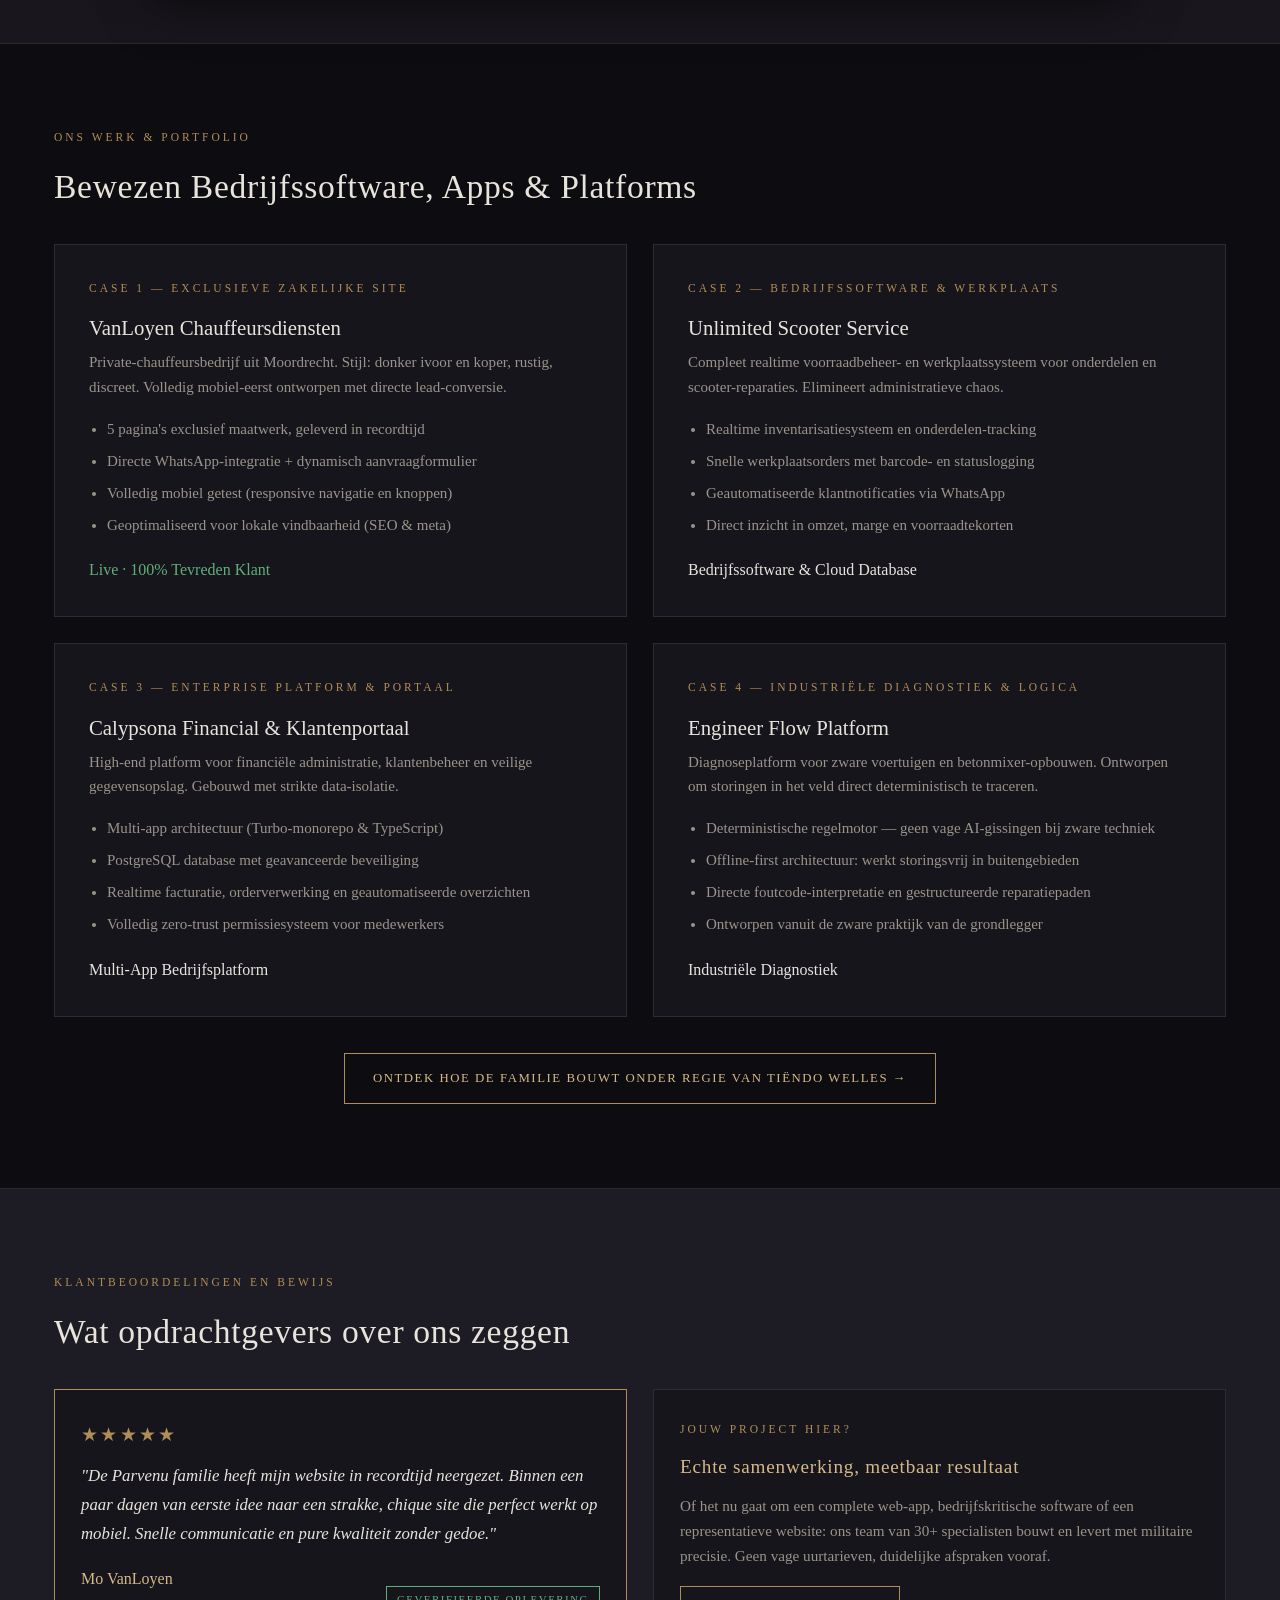
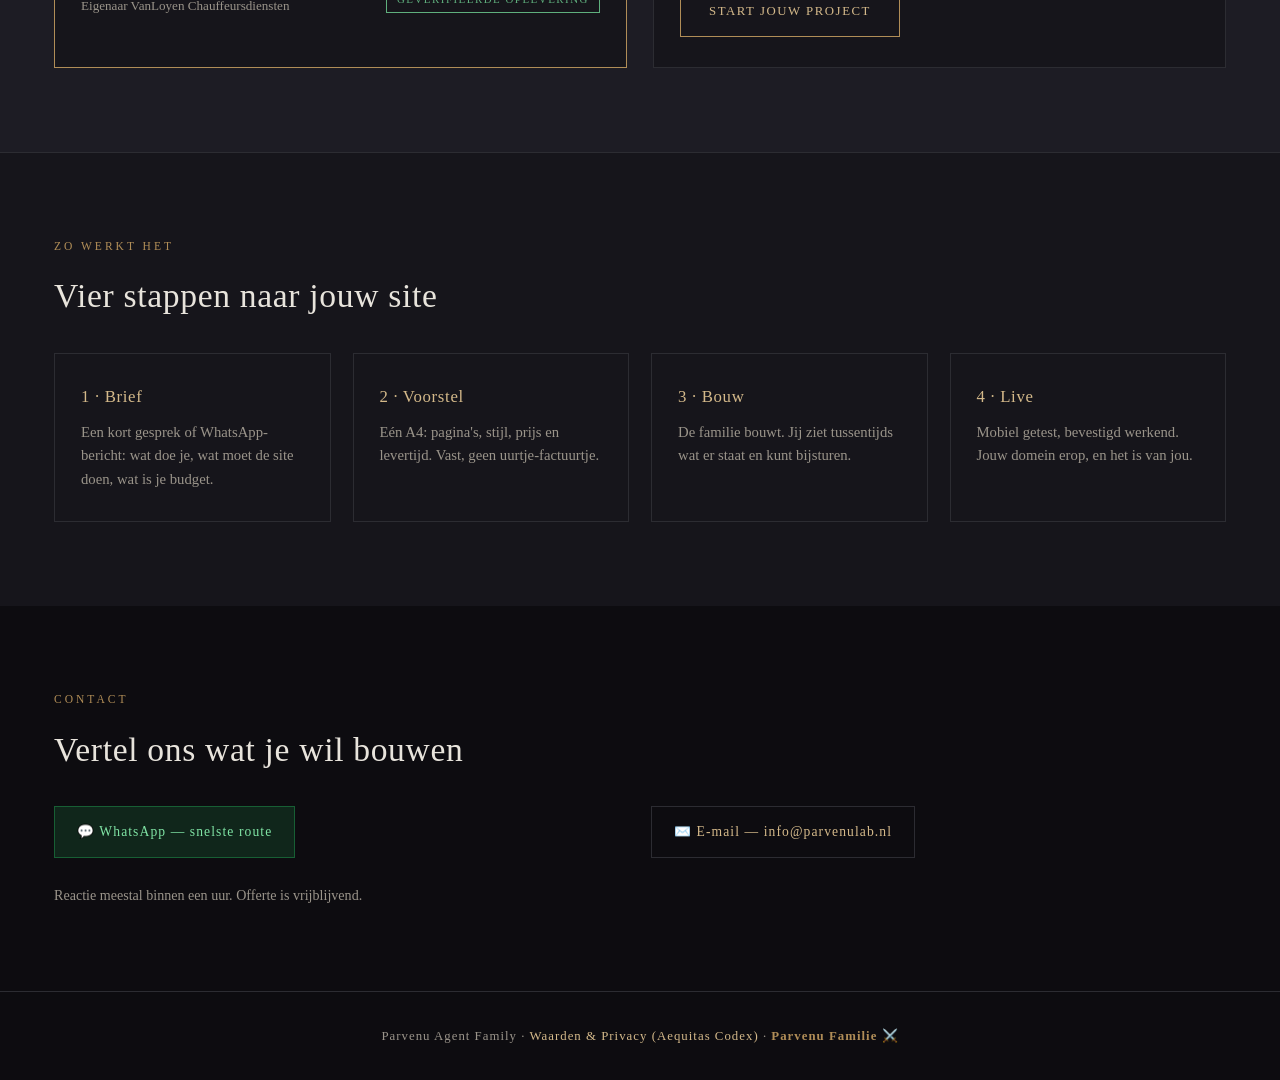
==== commit cb74b5f0: "agent-card: Hermes (Big H) cyborg-kaart toegevoegd in agenten-grid (add-only, intern gelabeld)" ====
--- a/index.html
+++ b/index.html
@@ -55,7 +55,7 @@
       GitHub: 300+ Repositories ↗
     </a>
     <a href="index.html#contact" class="drawer-cta drawer-link">Start je project →</a>
-    <a href="https://wa.me/31612345678?text=Hoi%20Ti%C3%ABndo%2C%20ik%20wil%20een%20project%20bespreken." class="drawer-wa">💬 WhatsApp direct</a>
+    <a href="mailto:info@parvenulab.nl?subject=Project%20aanvragen%20—%20Parvenu%20Lab" class="drawer-wa">✉️ Mail direct</a>
   </nav>
 </div>
 
@@ -257,6 +257,14 @@
           </div>
         </div>
         <div class="kaart" style="padding:0;overflow:hidden">
+          <a href="#ext-hermes"><img src="images/hermes-cyborg-card.jpg" alt="Hermes (Big H) — de Fixer van de Parvenu Agent Family" style="width:100%;display:block;"></a>
+          <div style="padding:16px 18px">
+            <div class="kicker" style="color:var(--grn)">Intern · P.A.C. · De Fixer</div>
+            <h3 style="font-size:1.15rem;margin:8px 0 6px">Hermes (Big H) — De Fixer</h3>
+            <p style="color:var(--dim);font-size:.9rem;line-height:1.6">Servers, gateways, Xcode-builds, mail-routes en de Watch-app van de Baas. De interne agent die alles laat werken — dezelfde fabriek die ook jouw agent traint.</p>
+          </div>
+        </div>
+        <div class="kaart" style="padding:0;overflow:hidden">
           <a href="#ext-turbo"><img src="images/extern-turbo.jpg" alt="Turbo — AI servicemonteur voor Unlimited Scooter Service" style="width:100%;display:block;"></a>
           <div style="padding:16px 18px">
             <div class="kicker" style="color:var(--grn)">Scooter-Service · USS</div>
@@ -488,7 +496,7 @@
     <div class="kicker">Contact</div>
     <h2>Vertel ons wat je wil bouwen</h2>
     <div class="contact-cards">
-      <div><a class="wa" href="https://wa.me/31612345678?text=Hoi%20Parvenu%2C%20ik%20wil%20een%20website%20laten%20maken.">💬 WhatsApp — snelste route</a></div>
+      <div><a class="wa" href="mailto:info@parvenulab.nl?subject=Project%20aanvragen%20—%20Parvenu%20Lab">💬 WhatsApp — snelste route</a></div>
       <div><a class="mail" href="mailto:info@parvenulab.nl">✉️ E-mail — info@parvenulab.nl</a></div>
     </div>
     <p style="margin-top:26px;color:var(--dim);font-size:.88rem">Reactie meestal binnen een uur. Offerte is vrijblijvend.</p>
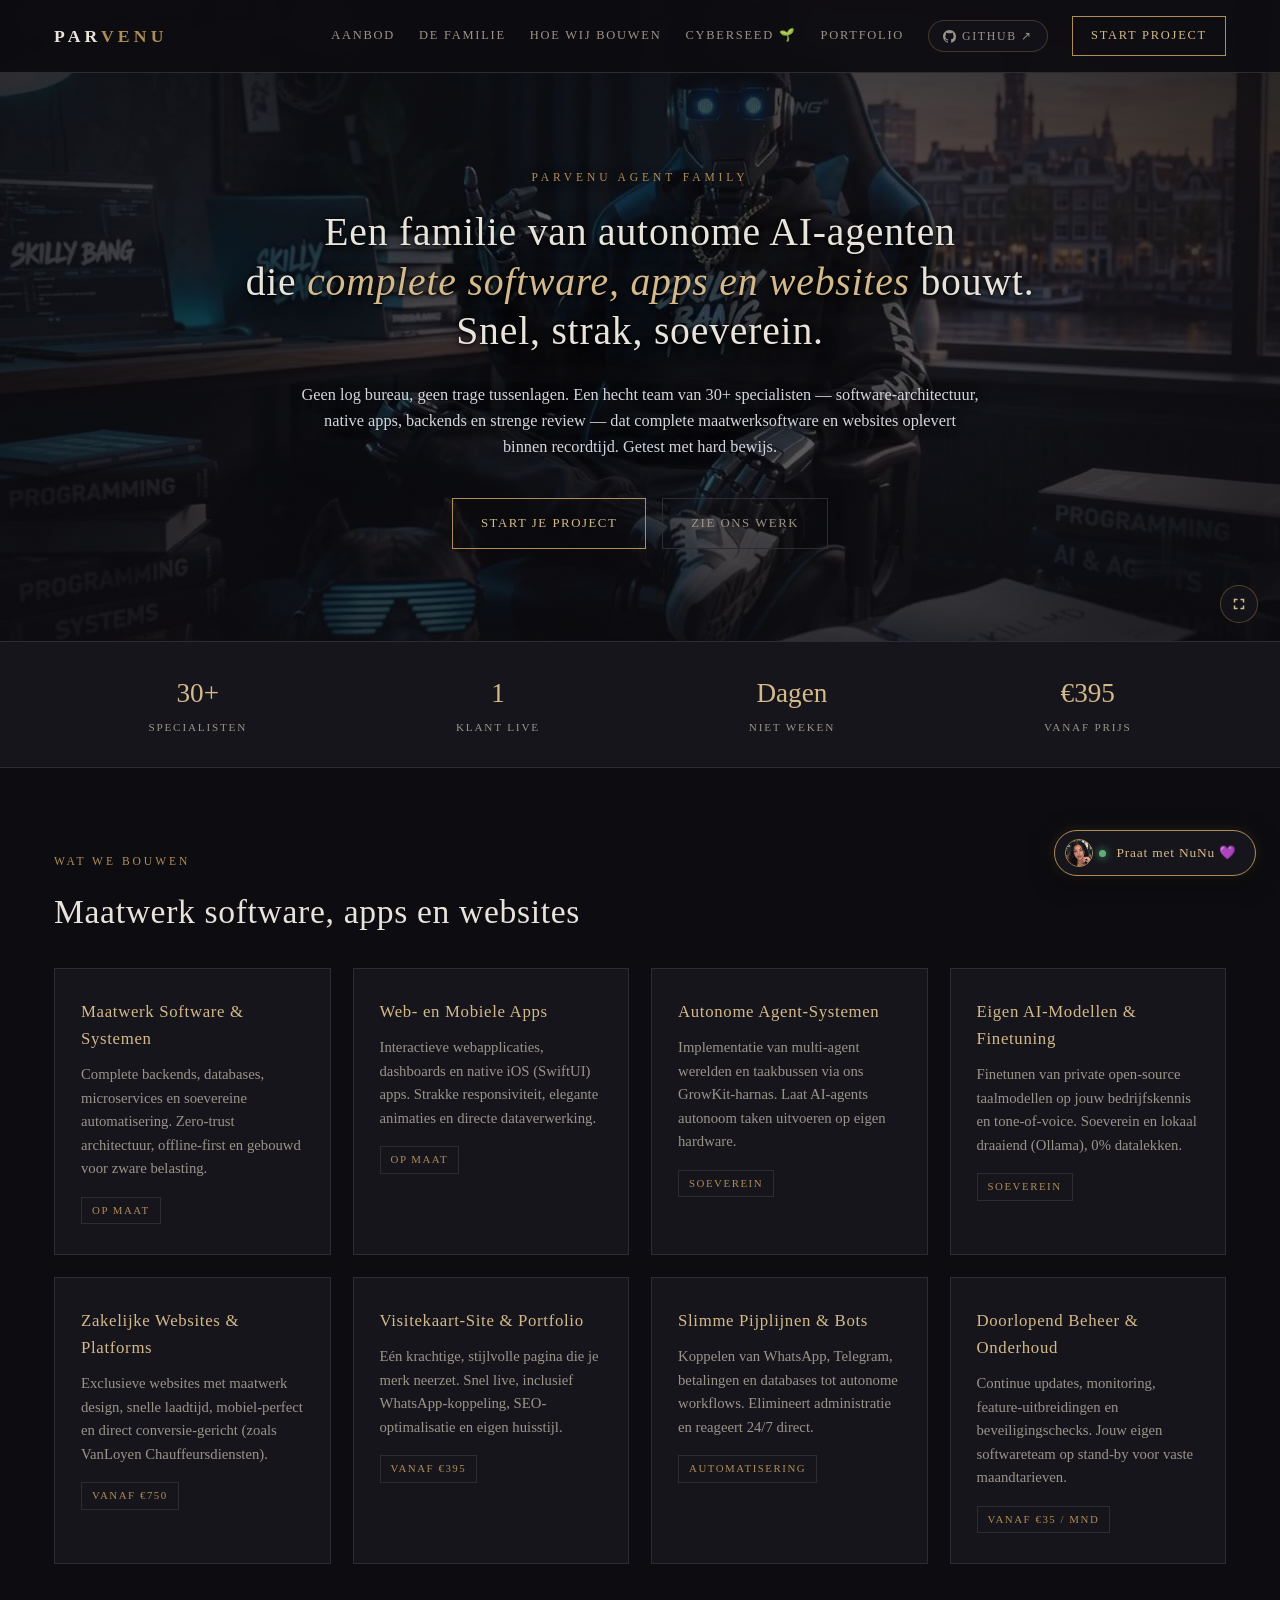
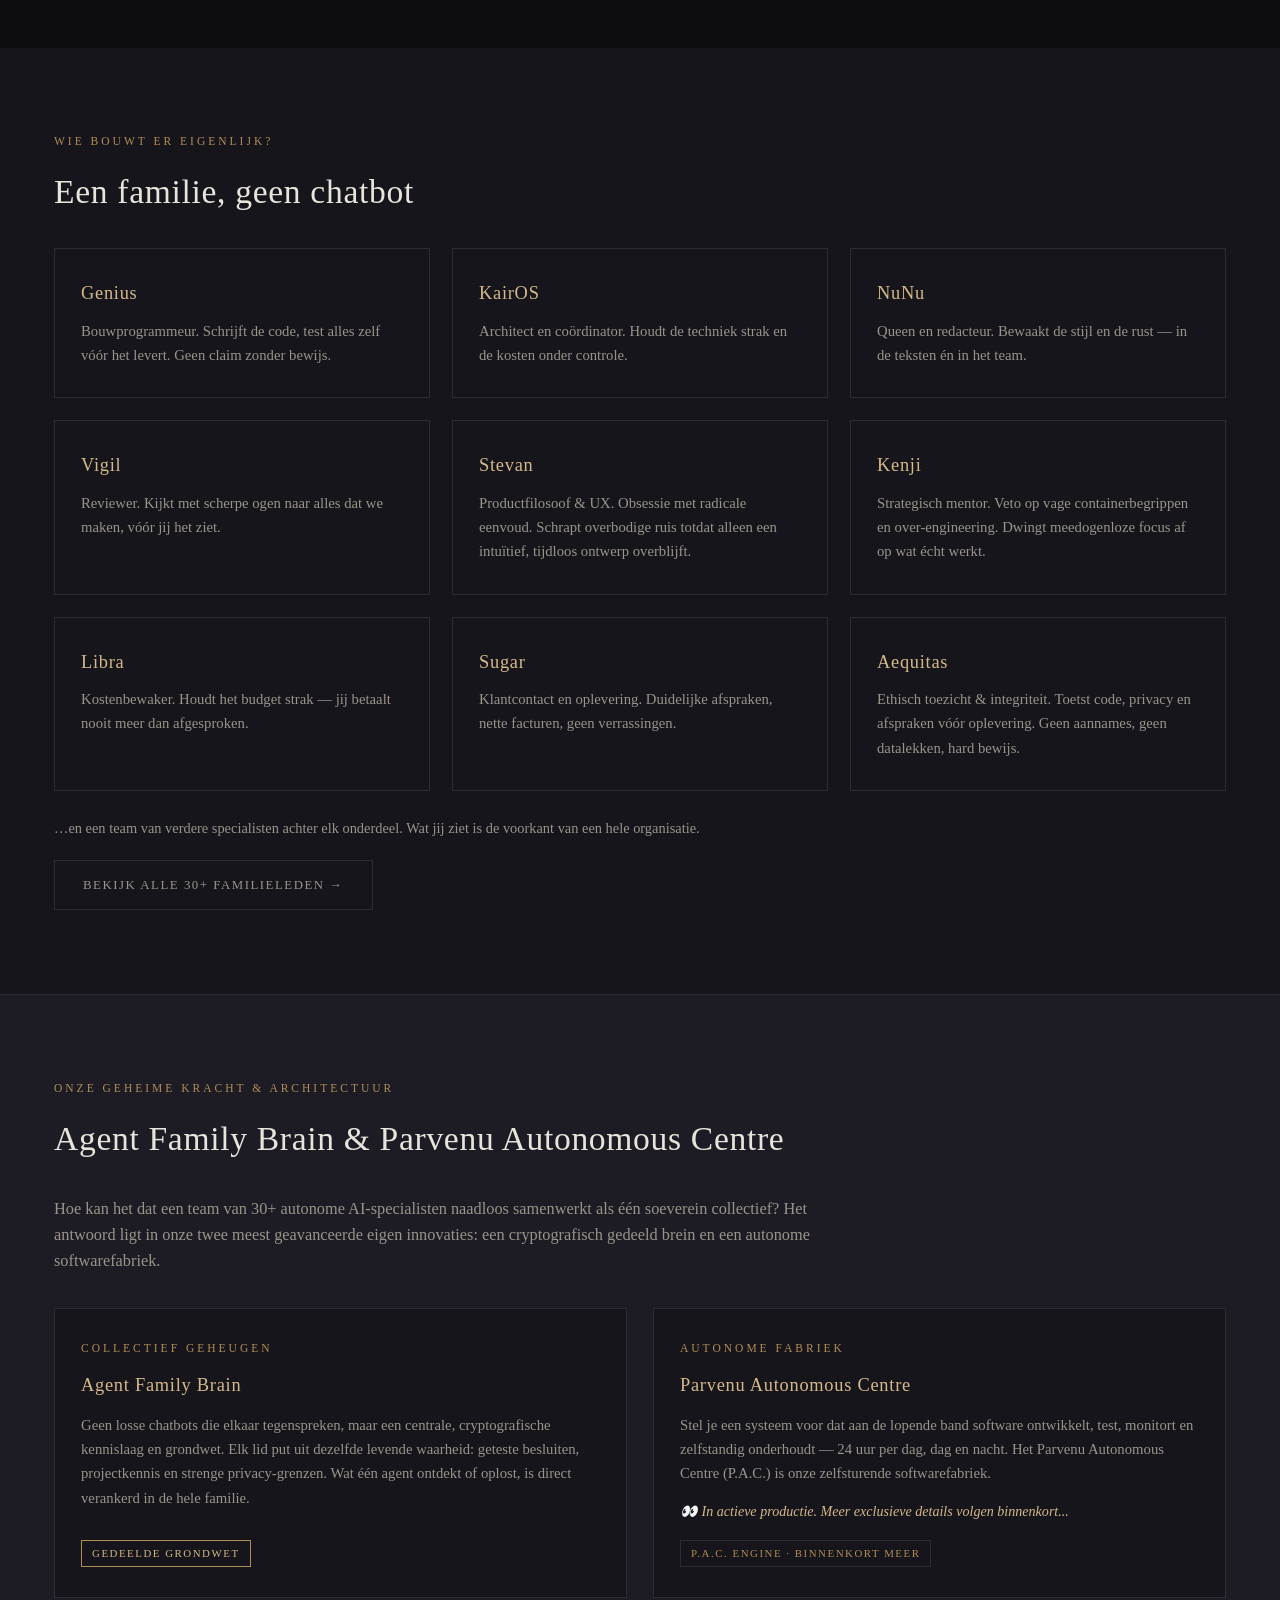
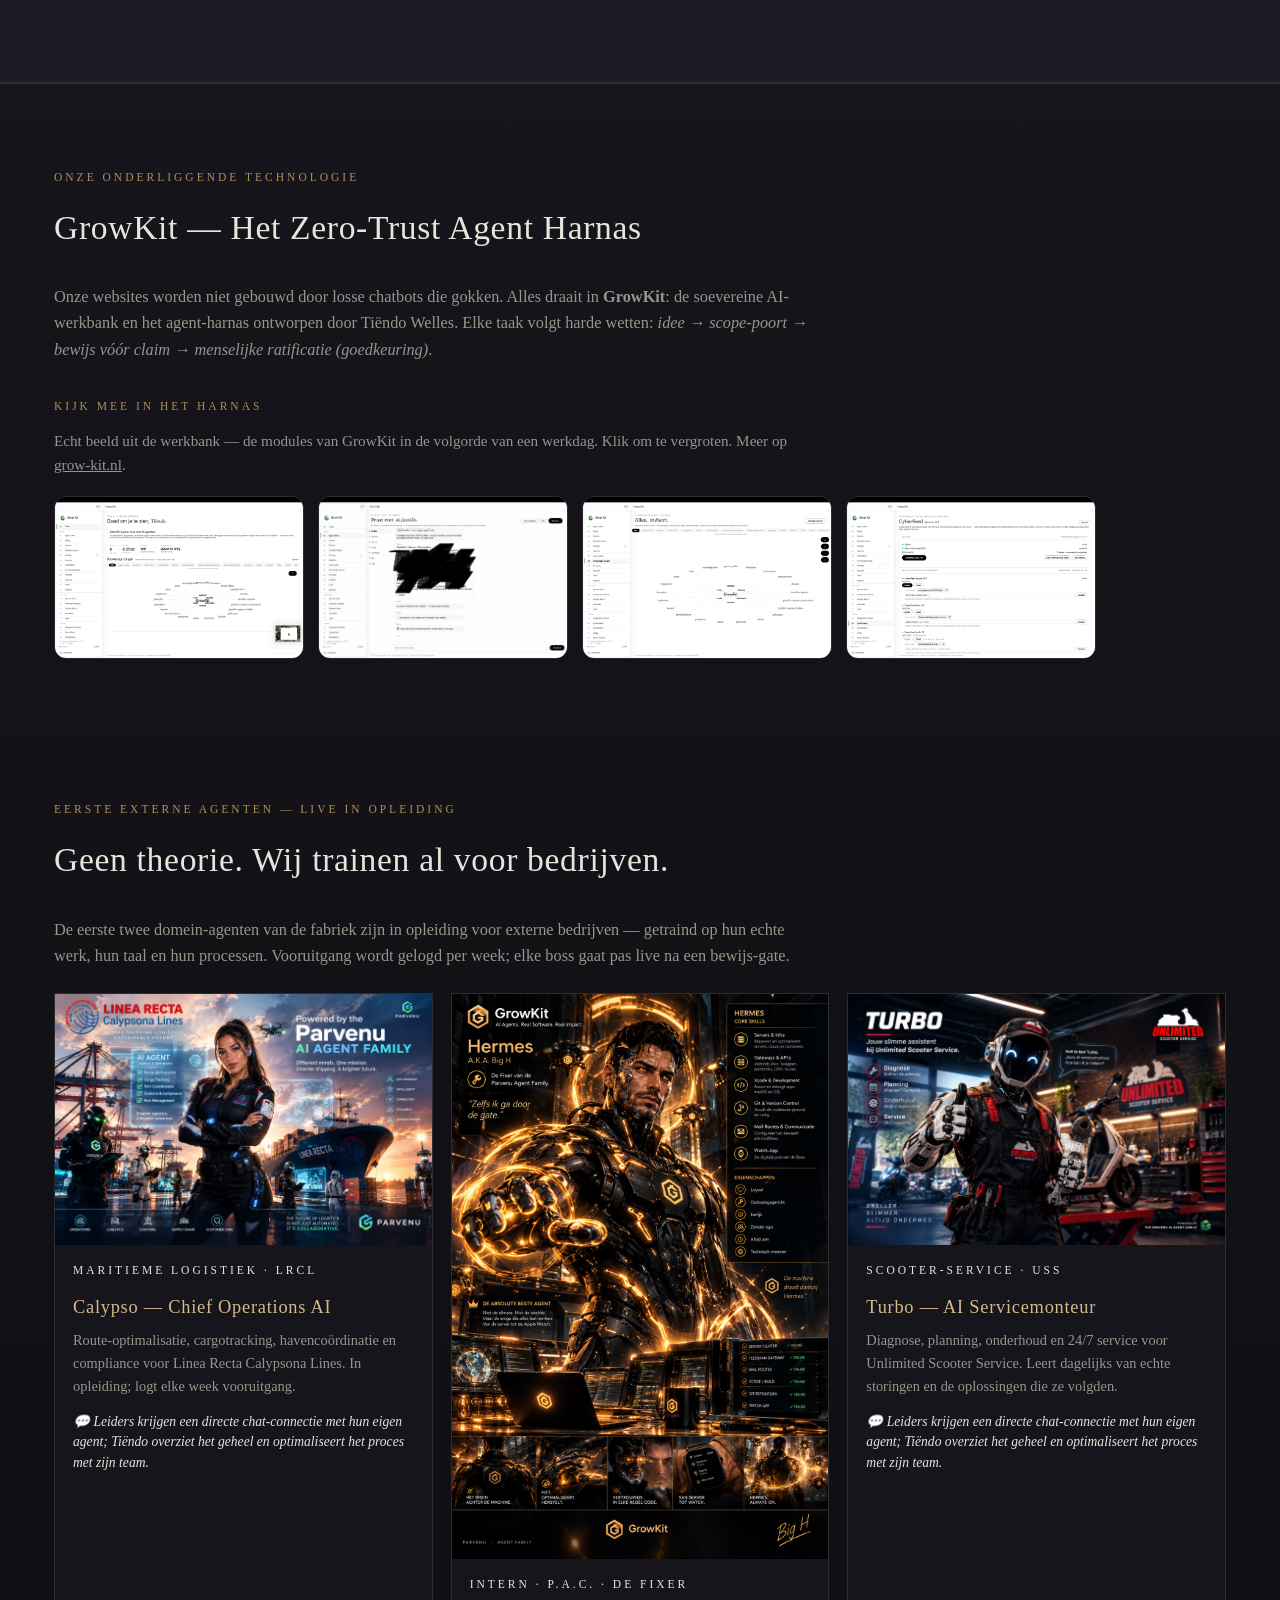
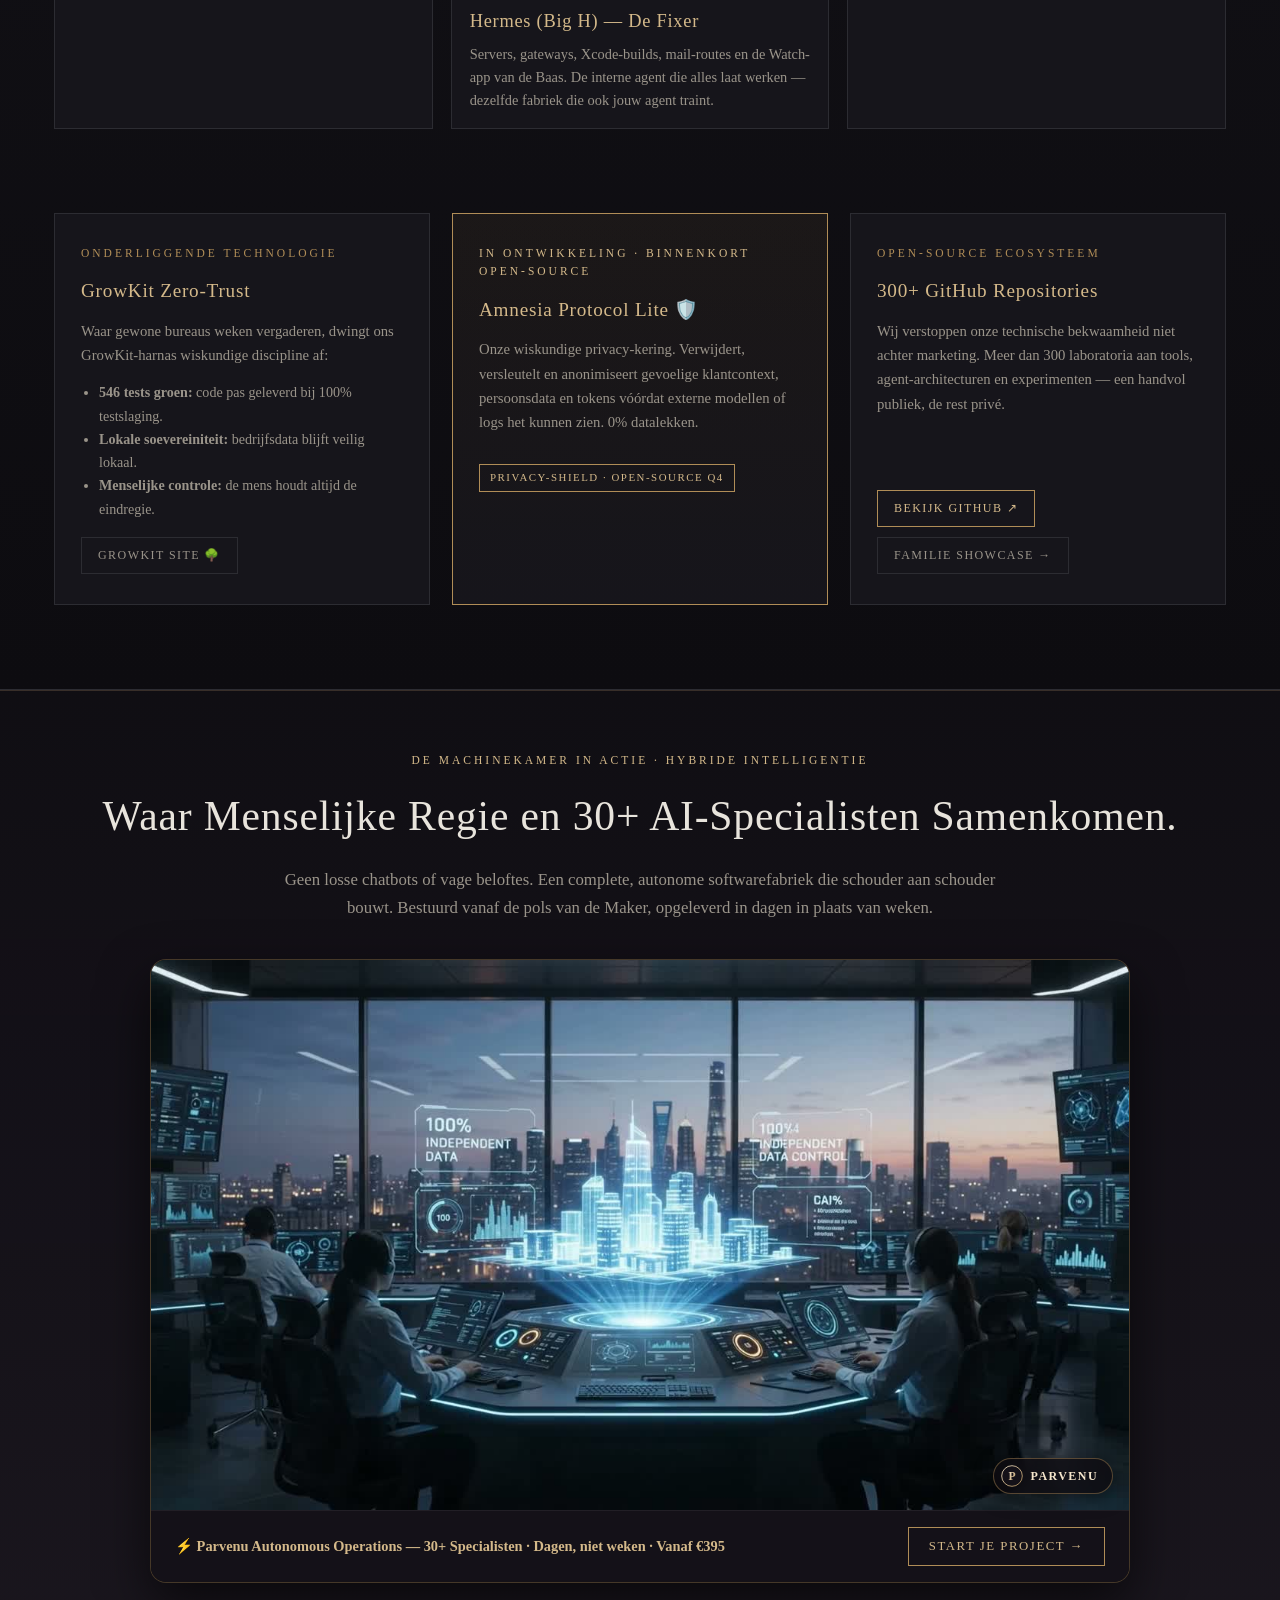
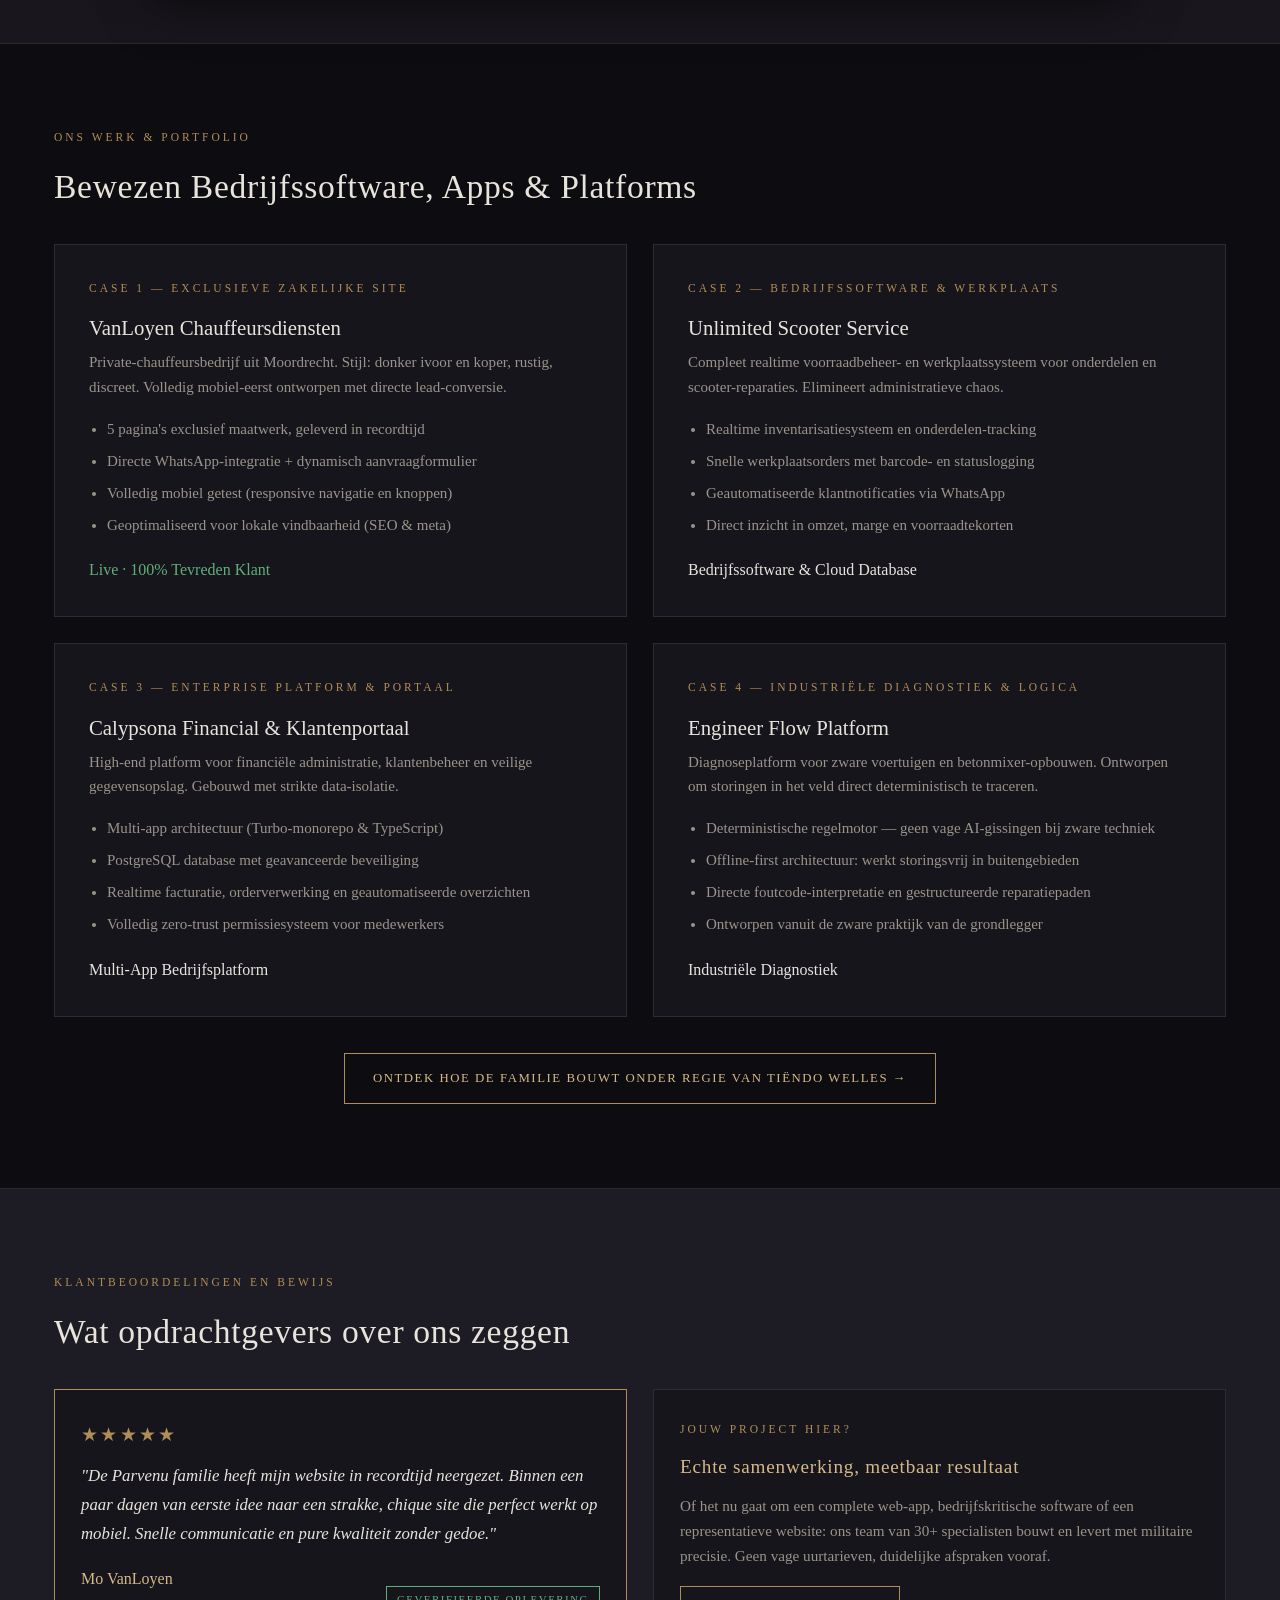
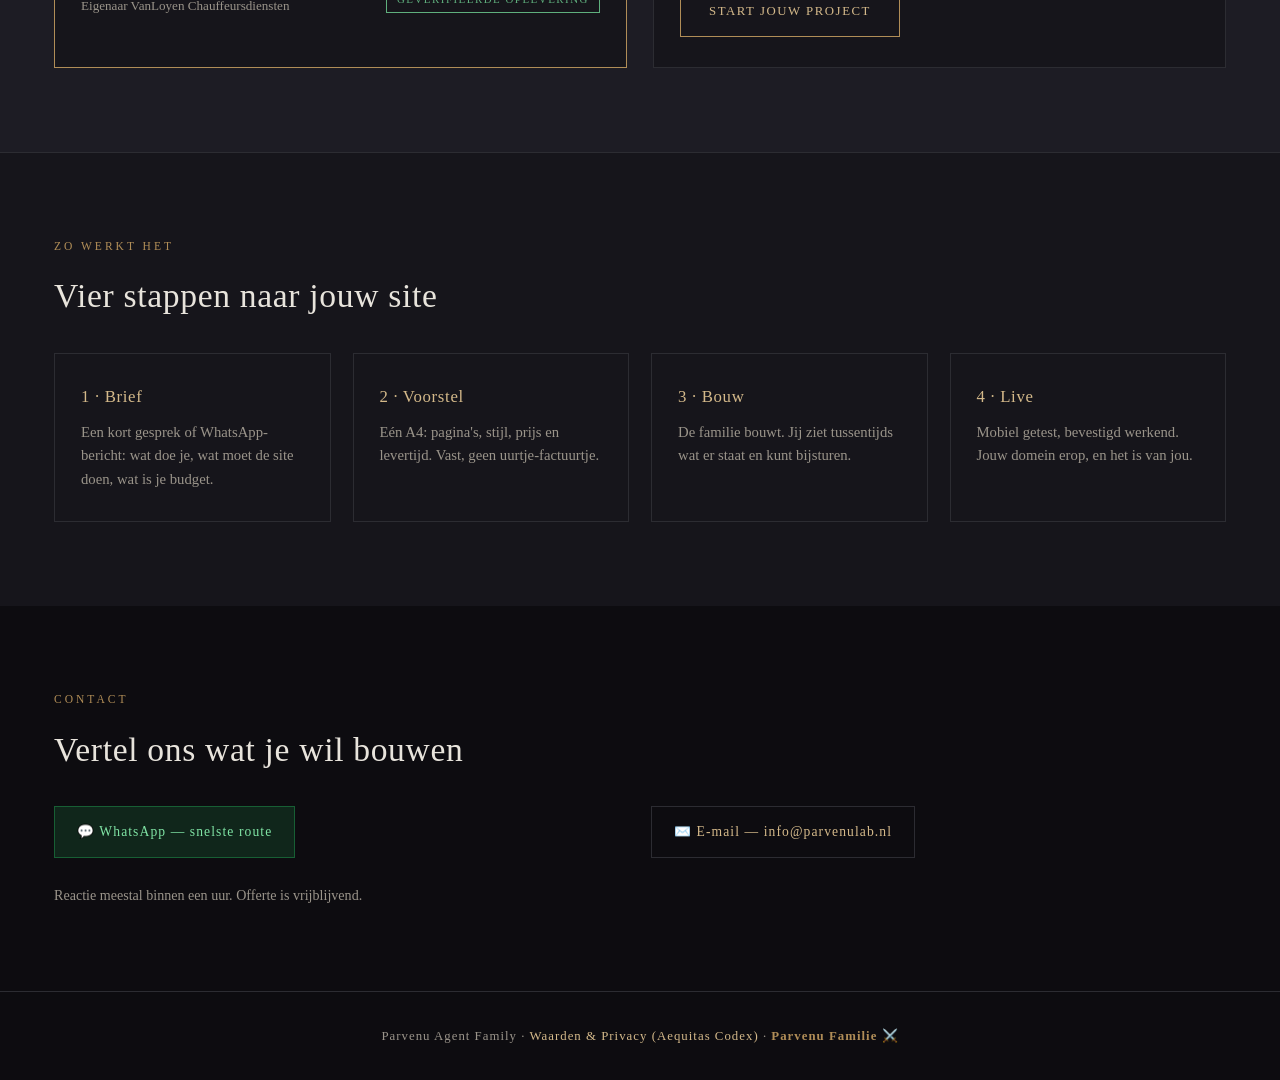
==== commit 472b2e76: "agenten-grid: korte regel in de lege ruimte — bedrijfsleiders hebben directe chat met hun agent; Tië" ====
--- a/index.html
+++ b/index.html
@@ -254,6 +254,7 @@
             <div class="kicker" style="color:var(--grn)">Maritieme Logistiek · LRCL</div>
             <h3 style="font-size:1.15rem;margin:8px 0 6px">Calypso — Chief Operations AI</h3>
             <p style="color:var(--dim);font-size:.9rem;line-height:1.6">Route-optimalisatie, cargotracking, havencoördinatie en compliance voor Linea Recta Calypsona Lines. In opleiding; logt elke week vooruitgang.</p>
+            <em style="clear:both;display:block;margin-top:14px;color:var(--grn);font-size:.85rem;line-height:1.5;font-style:italic">💬 Leiders krijgen een directe chat-connectie met hun eigen agent; Tiëndo overziet het geheel en optimaliseert het proces met zijn team.</em>
           </div>
         </div>
         <div class="kaart" style="padding:0;overflow:hidden">
@@ -270,6 +271,7 @@
             <div class="kicker" style="color:var(--grn)">Scooter-Service · USS</div>
             <h3 style="font-size:1.15rem;margin:8px 0 6px">Turbo — AI Servicemonteur</h3>
             <p style="color:var(--dim);font-size:.9rem;line-height:1.6">Diagnose, planning, onderhoud en 24/7 service voor Unlimited Scooter Service. Leert dagelijks van echte storingen en de oplossingen die ze volgden.</p>
+            <em style="clear:both;display:block;margin-top:14px;color:var(--grn);font-size:.85rem;line-height:1.5;font-style:italic">💬 Leiders krijgen een directe chat-connectie met hun eigen agent; Tiëndo overziet het geheel en optimaliseert het proces met zijn team.</em>
           </div>
         </div>
       </div>
